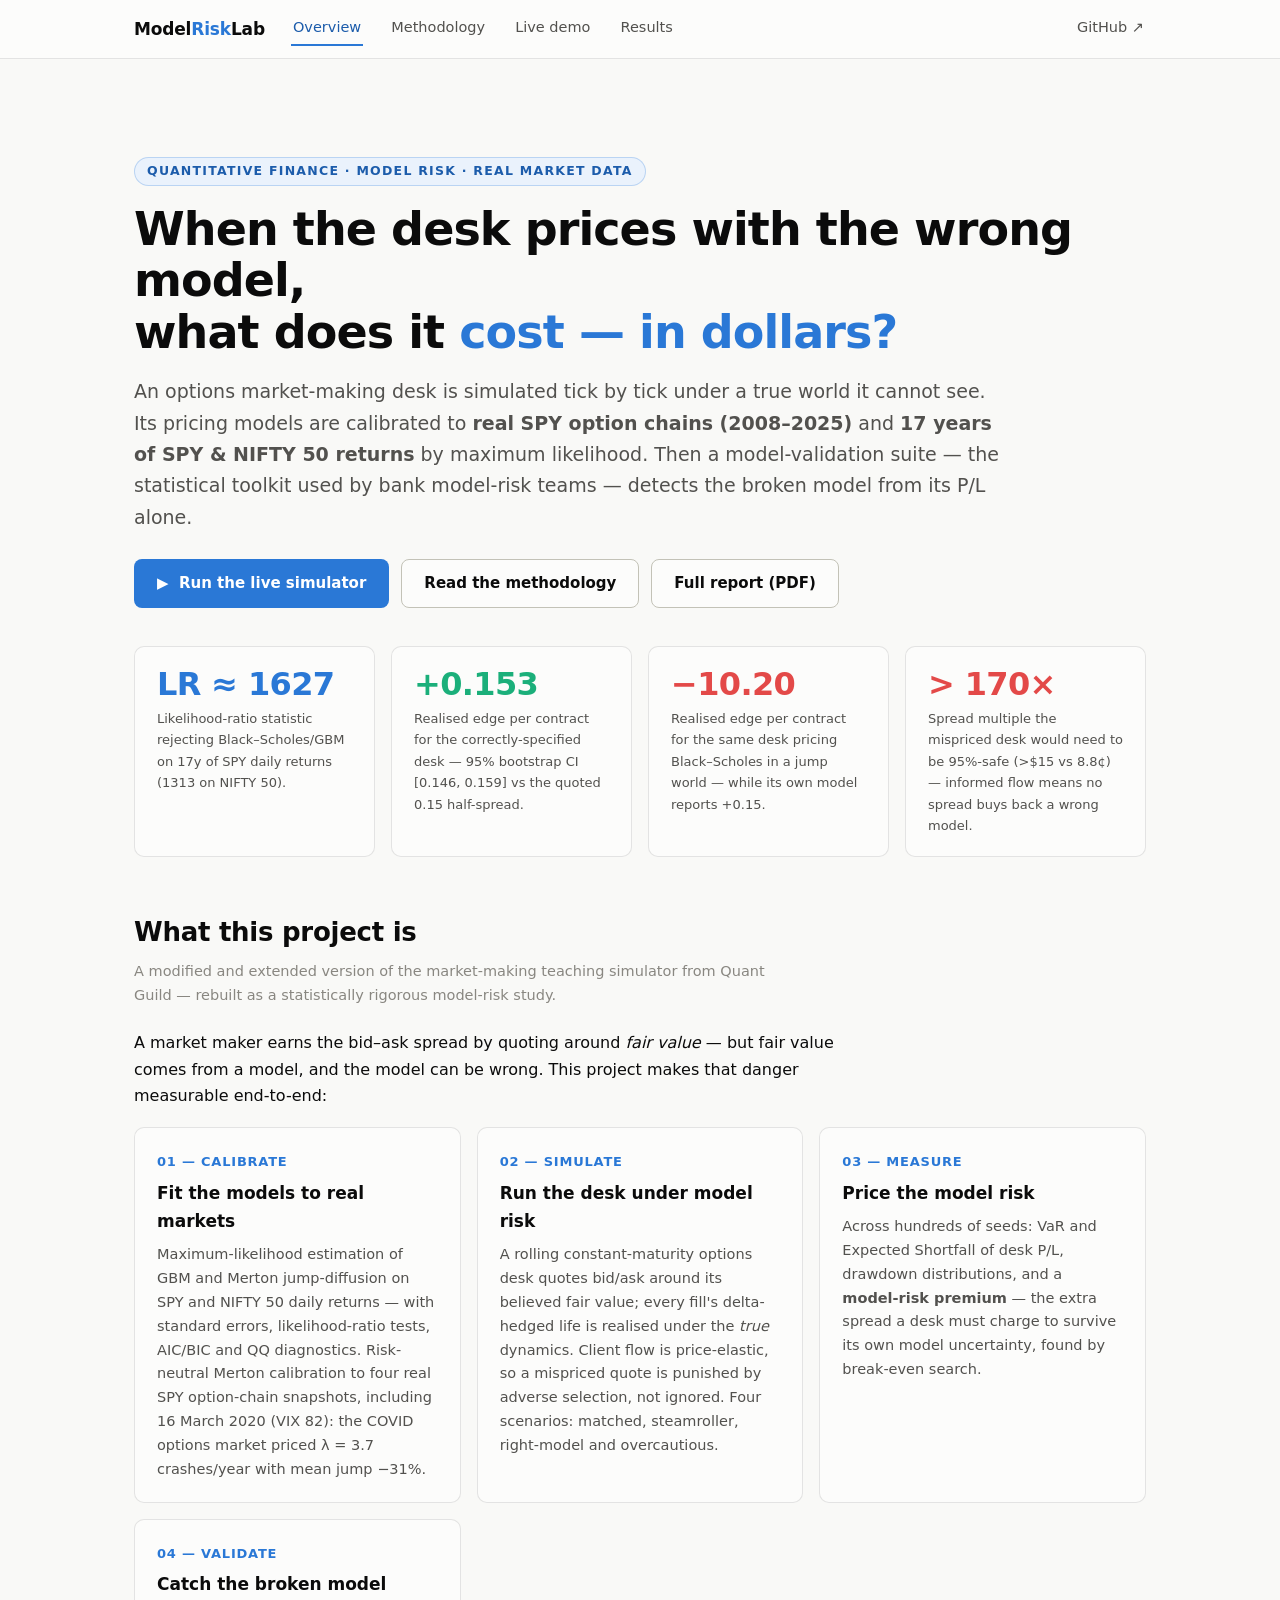
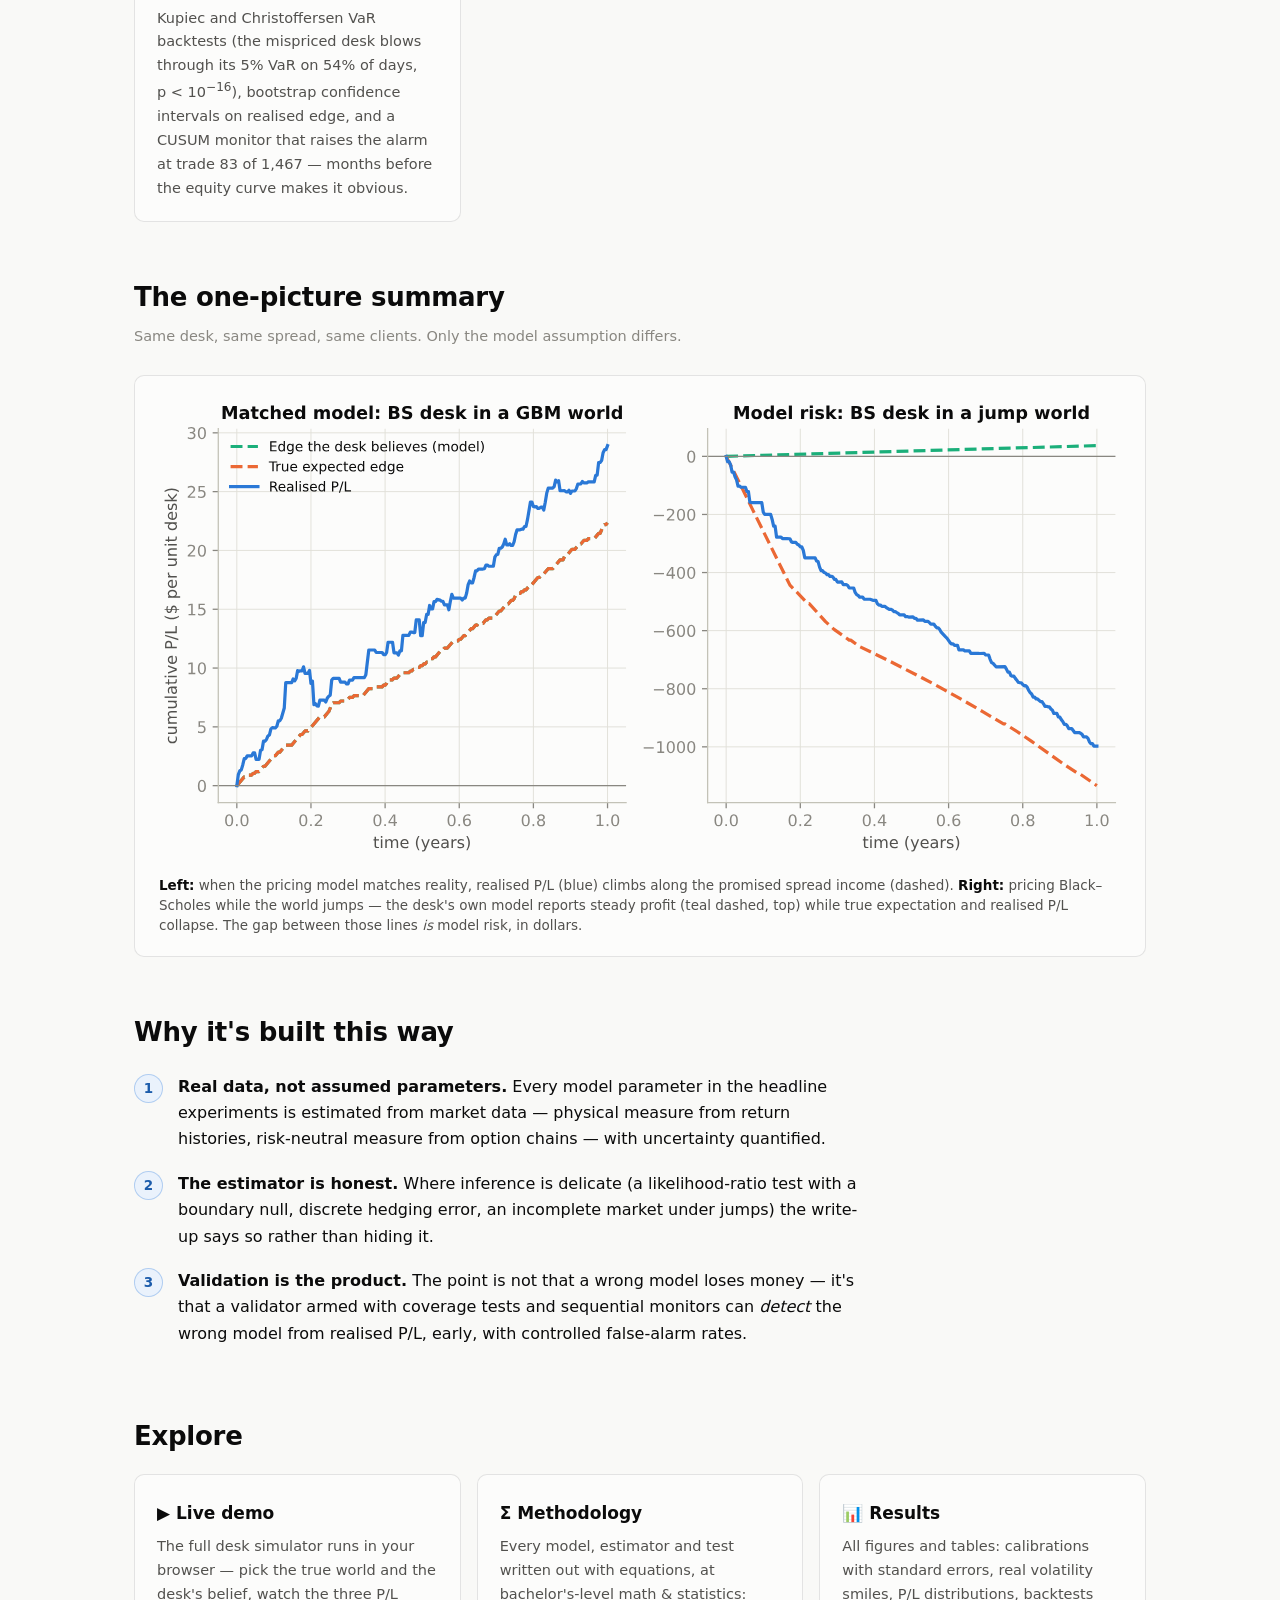
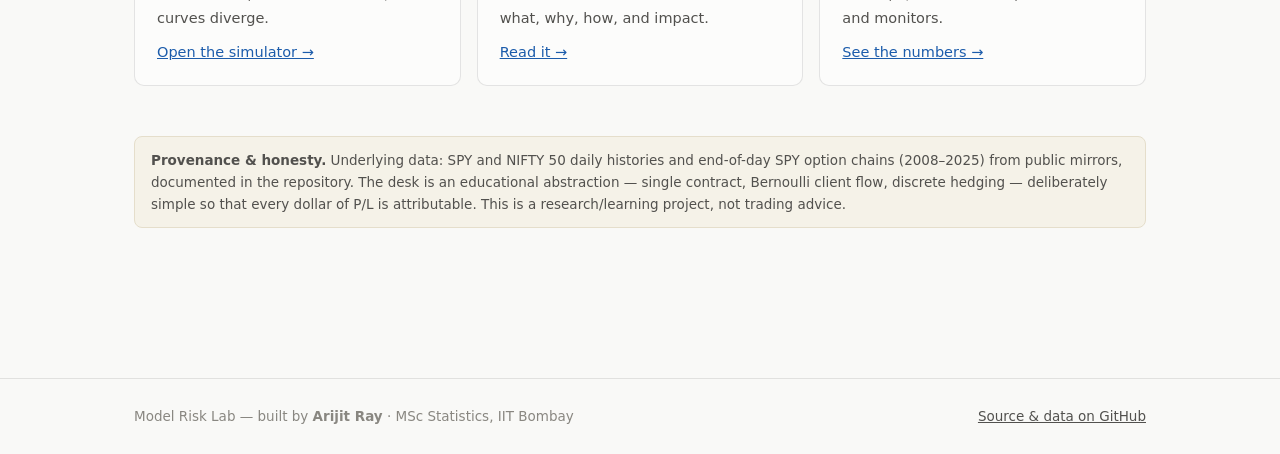
==== docs/index.html @ 684b6af6 "Model Risk Lab: options market-making under model risk, calibrated to real SPY/NIFTY data, with vali" ====
<!DOCTYPE html>
<html lang="en">
<head>
<meta charset="utf-8">
<meta name="viewport" content="width=device-width, initial-scale=1">
<title>Model Risk Lab — what a wrong model costs, in dollars</title>
<meta name="description" content="An options market-making desk simulated under model risk, calibrated to real SPY and NIFTY 50 data, with a full model-validation suite.">
<link rel="stylesheet" href="assets/style.css">
<link rel="icon" href="data:image/svg+xml,<svg xmlns='http://www.w3.org/2000/svg' viewBox='0 0 100 100'><text y='.9em' font-size='90'>&#128200;</text></svg>">
</head>
<body>

<nav><div class="nav-inner">
  <a class="brand" href="index.html">Model<span>Risk</span>Lab</a>
  <a class="link active" href="index.html">Overview</a>
  <a class="link" href="methodology.html">Methodology</a>
  <a class="link" href="demo.html">Live demo</a>
  <a class="link" href="results.html">Results</a>
  <a class="link gh" href="https://github.com/Arijitray2/model-risk-lab">GitHub &nearr;</a>
</div></nav>

<div class="wrap">

<section class="hero">
  <span class="kicker">Quantitative finance · Model risk · Real market data</span>
  <h1>When the desk prices with the wrong model,<br>what does it <span class="accent">cost — in dollars?</span></h1>
  <p class="lede">
    An options market-making desk is simulated tick by tick under a true world it
    cannot see. Its pricing models are calibrated to <b>real SPY option chains
    (2008&ndash;2025)</b> and <b>17 years of SPY &amp; NIFTY&nbsp;50 returns</b> by maximum
    likelihood. Then a model-validation suite — the statistical toolkit used by bank
    model-risk teams — detects the broken model from its P/L alone.
  </p>
  <div class="btn-row">
    <a class="btn primary" href="demo.html">&#9654;&nbsp; Run the live simulator</a>
    <a class="btn ghost" href="methodology.html">Read the methodology</a>
    <a class="btn ghost" href="report/model_risk_lab_report.pdf">Full report (PDF)</a>
  </div>
</section>

<section>
  <div class="grid c4">
    <div class="card stat">
      <div class="v blue">LR &asymp; 1627</div>
      <div class="l">Likelihood-ratio statistic rejecting Black&ndash;Scholes/GBM on 17y of SPY daily returns (1313 on NIFTY 50).</div>
    </div>
    <div class="card stat">
      <div class="v pos">+0.153</div>
      <div class="l">Realised edge per contract for the correctly-specified desk — 95% bootstrap CI [0.146,&nbsp;0.159] vs the quoted 0.15 half-spread.</div>
    </div>
    <div class="card stat">
      <div class="v neg">&minus;10.20</div>
      <div class="l">Realised edge per contract for the same desk pricing Black&ndash;Scholes in a jump world — while its own model reports +0.15.</div>
    </div>
    <div class="card stat">
      <div class="v neg">&gt; 170&times;</div>
      <div class="l">Spread multiple the mispriced desk would need to be 95%-safe (&gt;$15 vs 8.8&cent;) — informed flow means no spread buys back a wrong model.</div>
    </div>
  </div>
</section>

<section>
  <h2>What this project is</h2>
  <p class="sub">A modified and extended version of the market-making teaching simulator from Quant Guild — rebuilt as a statistically rigorous model-risk study.</p>
  <p>
    A market maker earns the bid&ndash;ask spread by quoting around <i>fair value</i> —
    but fair value comes from a model, and the model can be wrong. This project makes
    that danger measurable end-to-end:
  </p>
  <div class="grid c2" style="margin-top:18px">
    <div class="card"><span class="num">01 — CALIBRATE</span>
      <h3>Fit the models to real markets</h3>
      <p>Maximum-likelihood estimation of GBM and Merton jump-diffusion on SPY and
      NIFTY 50 daily returns — with standard errors, likelihood-ratio tests, AIC/BIC
      and QQ diagnostics. Risk-neutral Merton calibration to four real SPY option-chain
      snapshots, including 16 March 2020 (VIX 82): the COVID options market priced
      &lambda;&nbsp;=&nbsp;3.7 crashes/year with mean jump &minus;31%.</p></div>
    <div class="card"><span class="num">02 — SIMULATE</span>
      <h3>Run the desk under model risk</h3>
      <p>A rolling constant-maturity options desk quotes bid/ask around its believed
      fair value; every fill's delta-hedged life is realised under the <i>true</i>
      dynamics. Client flow is price-elastic, so a mispriced quote is punished by
      adverse selection, not ignored. Four scenarios: matched, steamroller,
      right-model and overcautious.</p></div>
    <div class="card"><span class="num">03 — MEASURE</span>
      <h3>Price the model risk</h3>
      <p>Across hundreds of seeds: VaR and Expected Shortfall of desk P/L, drawdown
      distributions, and a <b>model-risk premium</b> — the extra spread a desk must
      charge to survive its own model uncertainty, found by break-even search.</p></div>
    <div class="card"><span class="num">04 — VALIDATE</span>
      <h3>Catch the broken model</h3>
      <p>Kupiec and Christoffersen VaR backtests (the mispriced desk blows through
      its 5% VaR on 54% of days, p&nbsp;&lt;&nbsp;10<sup>&minus;16</sup>), bootstrap
      confidence intervals on realised edge, and a CUSUM monitor that raises the
      alarm at trade 83 of 1,467 — months before the equity curve makes it obvious.</p></div>
  </div>
</section>

<section>
  <h2>The one-picture summary</h2>
  <p class="sub">Same desk, same spread, same clients. Only the model assumption differs.</p>
  <figure class="fig">
    <img src="assets/figures/fig4_equity.svg" alt="Equity curves: matched model desk earns the spread; mispriced desk believes it is profitable while losing heavily">
    <figcaption><b>Left:</b> when the pricing model matches reality, realised P/L (blue)
    climbs along the promised spread income (dashed). <b>Right:</b> pricing
    Black&ndash;Scholes while the world jumps — the desk's own model reports steady
    profit (teal dashed, top) while true expectation and realised P/L collapse.
    The gap between those lines <i>is</i> model risk, in dollars.</figcaption>
  </figure>
</section>

<section>
  <h2>Why it's built this way</h2>
  <ol class="pill-steps" style="margin-top:16px">
    <li><b>Real data, not assumed parameters.</b> Every model parameter in the
      headline experiments is estimated from market data — physical measure from
      return histories, risk-neutral measure from option chains — with uncertainty
      quantified.</li>
    <li><b>The estimator is honest.</b> Where inference is delicate (a
      likelihood-ratio test with a boundary null, discrete hedging error, an
      incomplete market under jumps) the write-up says so rather than hiding it.</li>
    <li><b>Validation is the product.</b> The point is not that a wrong model loses
      money — it's that a validator armed with coverage tests and sequential
      monitors can <i>detect</i> the wrong model from realised P/L, early, with
      controlled false-alarm rates.</li>
  </ol>
</section>

<section>
  <h2>Explore</h2>
  <div class="grid c3" style="margin-top:16px">
    <div class="card"><h3>&#9654; Live demo</h3>
      <p>The full desk simulator runs in your browser — pick the true world and the
      desk's belief, watch the three P/L curves diverge.</p>
      <p style="margin-top:10px"><a href="demo.html">Open the simulator &rarr;</a></p></div>
    <div class="card"><h3>&Sigma; Methodology</h3>
      <p>Every model, estimator and test written out with equations, at
      bachelor's-level math &amp; statistics: what, why, how, and impact.</p>
      <p style="margin-top:10px"><a href="methodology.html">Read it &rarr;</a></p></div>
    <div class="card"><h3>&#128202; Results</h3>
      <p>All figures and tables: calibrations with standard errors, real volatility
      smiles, P/L distributions, backtests and monitors.</p>
      <p style="margin-top:10px"><a href="results.html">See the numbers &rarr;</a></p></div>
  </div>
</section>

<section style="margin-top:50px">
  <div class="note">
    <b>Provenance &amp; honesty.</b> Underlying data: SPY and NIFTY 50 daily histories and
    end-of-day SPY option chains (2008&ndash;2025) from public mirrors, documented in the
    repository. The desk is an educational abstraction — single contract, Bernoulli
    client flow, discrete hedging — deliberately simple so that every dollar of P/L is
    attributable. This is a research/learning project, not trading advice.
  </div>
</section>

</div>

<footer><div class="foot-inner">
  <div>Model Risk Lab — built by <b>Arijit Ray</b> · MSc Statistics, IIT Bombay</div>
  <div><a href="https://github.com/Arijitray2/model-risk-lab">Source &amp; data on GitHub</a></div>
</div></footer>

</body>
</html>
---- docs/assets/style.css ----
/* Model Risk Lab — shared styles. Palette: validated light-mode tokens. */
:root {
  --page: #f9f9f7;
  --surface: #fcfcfb;
  --ink: #0b0b0b;
  --ink2: #52514e;
  --muted: #898781;
  --grid: #e1e0d9;
  --line: #c3c2b7;
  --blue: #2a78d6;
  --blue-dark: #1c5cab;
  --blue-wash: #eaf2fc;
  --orange: #eb6834;
  --aqua: #1baf7a;
  --red: #e34948;
  --violet: #4a3aa7;
  --radius: 10px;
  --border: rgba(11, 11, 11, 0.10);
  --mono: "SFMono-Regular", ui-monospace, "Cascadia Mono", Consolas, monospace;
}

* { box-sizing: border-box; }
html { scroll-behavior: smooth; }
body {
  margin: 0;
  background: var(--page);
  color: var(--ink);
  font-family: system-ui, -apple-system, "Segoe UI", sans-serif;
  font-size: 16px;
  line-height: 1.65;
}

/* ---- nav ---- */
nav {
  position: sticky; top: 0; z-index: 50;
  background: rgba(252, 252, 251, 0.92);
  backdrop-filter: blur(8px);
  border-bottom: 1px solid var(--border);
}
.nav-inner {
  max-width: 1060px; margin: 0 auto; padding: 0 24px;
  display: flex; align-items: center; gap: 26px; height: 58px;
}
.brand { font-weight: 700; font-size: 17px; color: var(--ink); text-decoration: none; letter-spacing: -0.01em; }
.brand span { color: var(--blue); }
nav a.link { color: var(--ink2); text-decoration: none; font-size: 14.5px; padding: 4px 2px; border-bottom: 2px solid transparent; }
nav a.link:hover { color: var(--ink); }
nav a.link.active { color: var(--blue-dark); border-bottom-color: var(--blue); }
nav .gh { margin-left: auto; }

/* ---- layout ---- */
.wrap { max-width: 1060px; margin: 0 auto; padding: 34px 24px 80px; }
.hero { padding: 64px 0 30px; }
.kicker {
  display: inline-block; font-size: 12.5px; font-weight: 600; letter-spacing: 0.10em;
  text-transform: uppercase; color: var(--blue-dark);
  background: var(--blue-wash); border: 1px solid rgba(42,120,214,.25);
  padding: 3px 12px; border-radius: 999px; margin-bottom: 18px;
}
h1 { font-size: clamp(30px, 5vw, 46px); line-height: 1.12; letter-spacing: -0.02em; margin: 0 0 18px; }
h1 .accent { color: var(--blue); }
.lede { font-size: 19px; color: var(--ink2); max-width: 46em; margin: 0 0 8px; }
h2 { font-size: 26px; letter-spacing: -0.01em; margin: 54px 0 6px; }
h3 { font-size: 19px; margin: 30px 0 6px; }
.sub { color: var(--muted); font-size: 14.5px; margin: 0 0 22px; }
p { max-width: 72ch; }
a { color: var(--blue-dark); }
code { font-family: var(--mono); font-size: 0.88em; background: #f0efec; padding: 1px 5px; border-radius: 4px; }
pre { background: #14141a; color: #e8e8f0; border-radius: var(--radius); padding: 18px 20px; overflow-x: auto; font-size: 13.5px; line-height: 1.55; }
pre code { background: none; color: inherit; padding: 0; }

/* ---- cards & grids ---- */
.grid { display: grid; gap: 16px; }
.grid.c2 { grid-template-columns: repeat(auto-fit, minmax(300px, 1fr)); }
.grid.c3 { grid-template-columns: repeat(auto-fit, minmax(230px, 1fr)); }
.grid.c4 { grid-template-columns: repeat(auto-fit, minmax(180px, 1fr)); }
.card {
  background: var(--surface); border: 1px solid var(--border);
  border-radius: var(--radius); padding: 20px 22px;
}
.card h3 { margin: 4px 0 8px; font-size: 17px; }
.card p { font-size: 14.5px; color: var(--ink2); margin: 0; }
.card .num { font-size: 13px; font-weight: 700; color: var(--blue); letter-spacing: .06em; }

/* stat tiles */
.stat { text-align: left; }
.stat .v { font-size: 32px; font-weight: 700; letter-spacing: -0.02em; line-height: 1.1; }
.stat .v.pos { color: var(--aqua); }
.stat .v.neg { color: var(--red); }
.stat .v.blue { color: var(--blue); }
.stat .l { font-size: 13px; color: var(--ink2); margin-top: 6px; }

/* buttons */
.btn {
  display: inline-block; padding: 11px 22px; border-radius: 8px;
  font-weight: 600; font-size: 15px; text-decoration: none;
  border: 1px solid transparent; cursor: pointer;
}
.btn.primary { background: var(--blue); color: #fff; }
.btn.primary:hover { background: var(--blue-dark); }
.btn.ghost { border-color: var(--line); color: var(--ink); background: var(--surface); }
.btn.ghost:hover { border-color: var(--ink2); }
.btn-row { display: flex; gap: 12px; flex-wrap: wrap; margin: 26px 0 8px; }

/* figure blocks */
figure.fig { margin: 26px 0; background: var(--surface); border: 1px solid var(--border); border-radius: var(--radius); padding: 18px; }
figure.fig img { width: 100%; height: auto; display: block; }
figure.fig figcaption { font-size: 13.5px; color: var(--ink2); padding: 12px 6px 2px; line-height: 1.5; }
figure.fig figcaption b { color: var(--ink); }

/* tables */
table.data { width: 100%; border-collapse: collapse; font-size: 14px; background: var(--surface); border: 1px solid var(--border); border-radius: var(--radius); overflow: hidden; }
table.data th { text-align: left; font-size: 12.5px; text-transform: uppercase; letter-spacing: .05em; color: var(--muted); font-weight: 600; padding: 10px 14px; border-bottom: 1px solid var(--grid); background: #f5f5f2; }
table.data td { padding: 9px 14px; border-bottom: 1px solid var(--grid); font-variant-numeric: tabular-nums; }
table.data tr:last-child td { border-bottom: none; }
table.data td.good { color: #006300; font-weight: 600; }
table.data td.bad { color: var(--red); font-weight: 600; }

/* equation blocks */
.eqbox { background: var(--surface); border: 1px solid var(--border); border-left: 3px solid var(--blue); border-radius: 8px; padding: 14px 20px; margin: 18px 0; overflow-x: auto; }
.whywhat { display: grid; grid-template-columns: repeat(auto-fit, minmax(240px, 1fr)); gap: 14px; margin: 18px 0 8px; }
.whywhat .cell { background: var(--surface); border: 1px solid var(--border); border-radius: 8px; padding: 14px 16px; font-size: 14px; color: var(--ink2); }
.whywhat .cell b { display: block; color: var(--ink); font-size: 12.5px; text-transform: uppercase; letter-spacing: .07em; margin-bottom: 6px; }
.whywhat .cell.why b { color: var(--orange); }
.whywhat .cell.how b { color: var(--blue); }
.whywhat .cell.impact b { color: var(--aqua); }

/* demo controls */
.controls { display: grid; grid-template-columns: repeat(auto-fill, minmax(150px, 1fr)); gap: 12px; background: var(--surface); border: 1px solid var(--border); border-radius: var(--radius); padding: 18px; }
.controls label { font-size: 12px; color: var(--ink2); display: block; font-weight: 600; }
.controls select, .controls input { width: 100%; margin-top: 4px; padding: 7px 9px; border: 1px solid var(--line); border-radius: 6px; font-size: 14px; background: #fff; color: var(--ink); font-family: inherit; }
.preset-row { display: flex; gap: 10px; flex-wrap: wrap; margin: 16px 0; }
.chip { border: 1px solid var(--line); background: var(--surface); color: var(--ink2); border-radius: 999px; padding: 7px 16px; font-size: 13.5px; font-weight: 600; cursor: pointer; }
.chip:hover { border-color: var(--blue); color: var(--blue-dark); }
.chip.active { background: var(--blue-wash); border-color: var(--blue); color: var(--blue-dark); }
.chart-box { background: var(--surface); border: 1px solid var(--border); border-radius: var(--radius); padding: 8px; margin-top: 14px; }
.demo-stats { display: grid; grid-template-columns: repeat(auto-fit, minmax(150px, 1fr)); gap: 12px; margin-top: 14px; }

/* footer */
footer { border-top: 1px solid var(--border); margin-top: 70px; }
.foot-inner { max-width: 1060px; margin: 0 auto; padding: 26px 24px; font-size: 13.5px; color: var(--muted); display: flex; justify-content: space-between; flex-wrap: wrap; gap: 10px; }
footer a { color: var(--ink2); }

.note { font-size: 13.5px; color: var(--ink2); background: #f5f2e8; border: 1px solid #e5decb; border-radius: 8px; padding: 12px 16px; }
.pill-steps { counter-reset: step; padding-left: 0; list-style: none; max-width: 72ch; }
.pill-steps li { counter-increment: step; position: relative; padding: 4px 0 14px 44px; }
.pill-steps li::before { content: counter(step); position: absolute; left: 0; top: 4px; width: 27px; height: 27px; background: var(--blue-wash); color: var(--blue-dark); border: 1px solid rgba(42,120,214,.3); border-radius: 999px; display: flex; align-items: center; justify-content: center; font-size: 13.5px; font-weight: 700; }
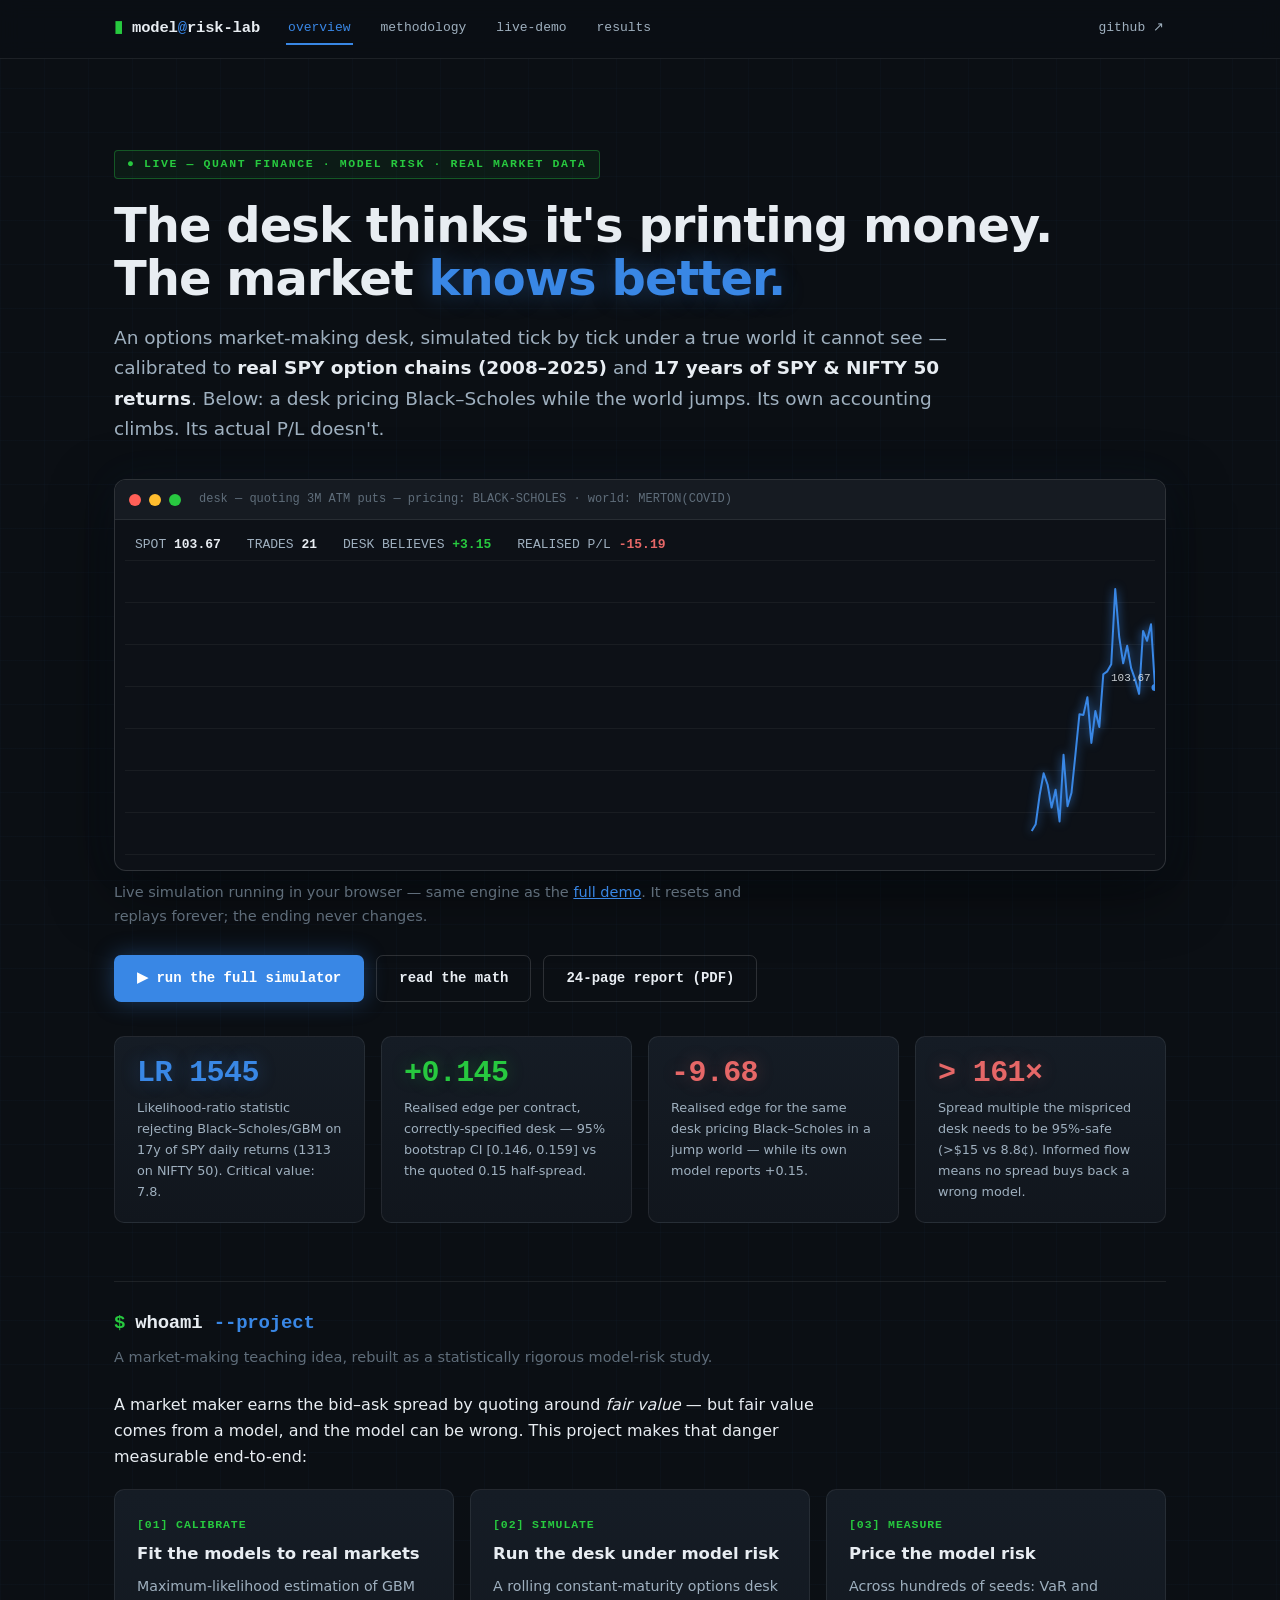
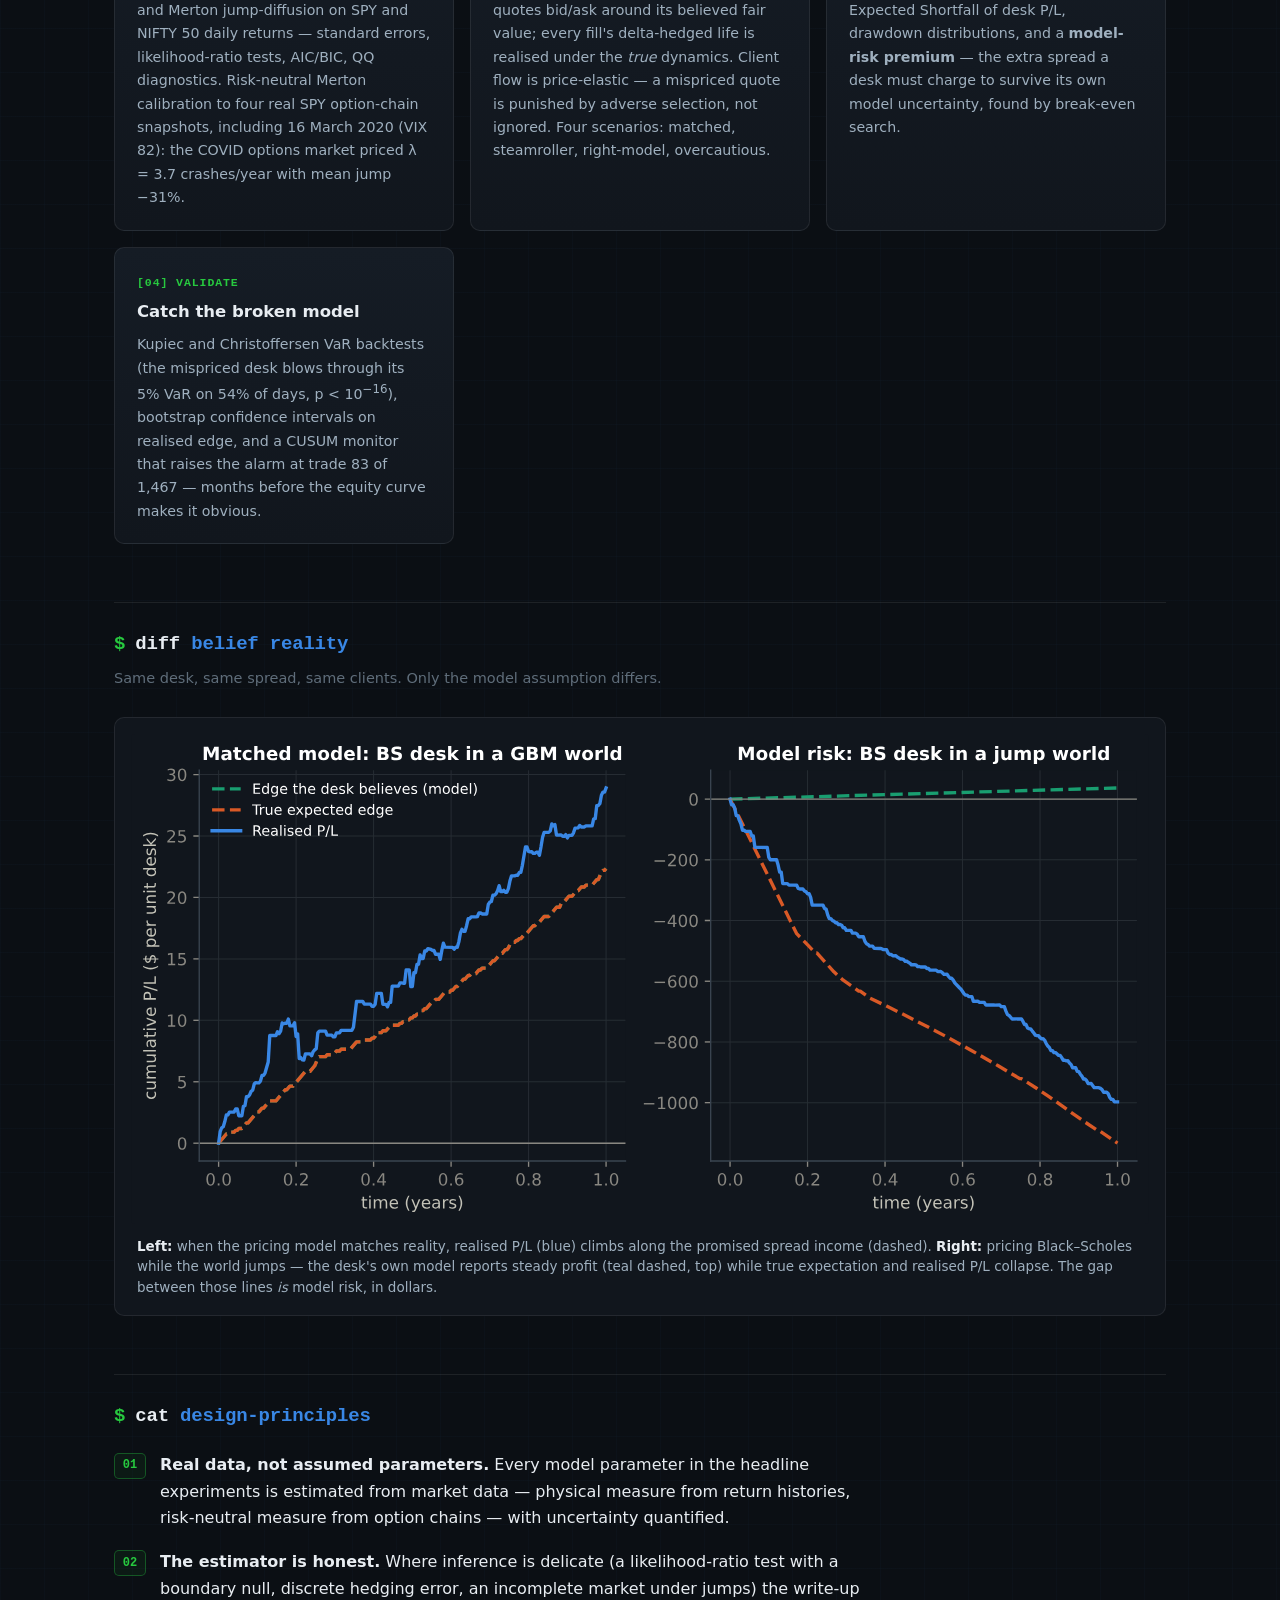
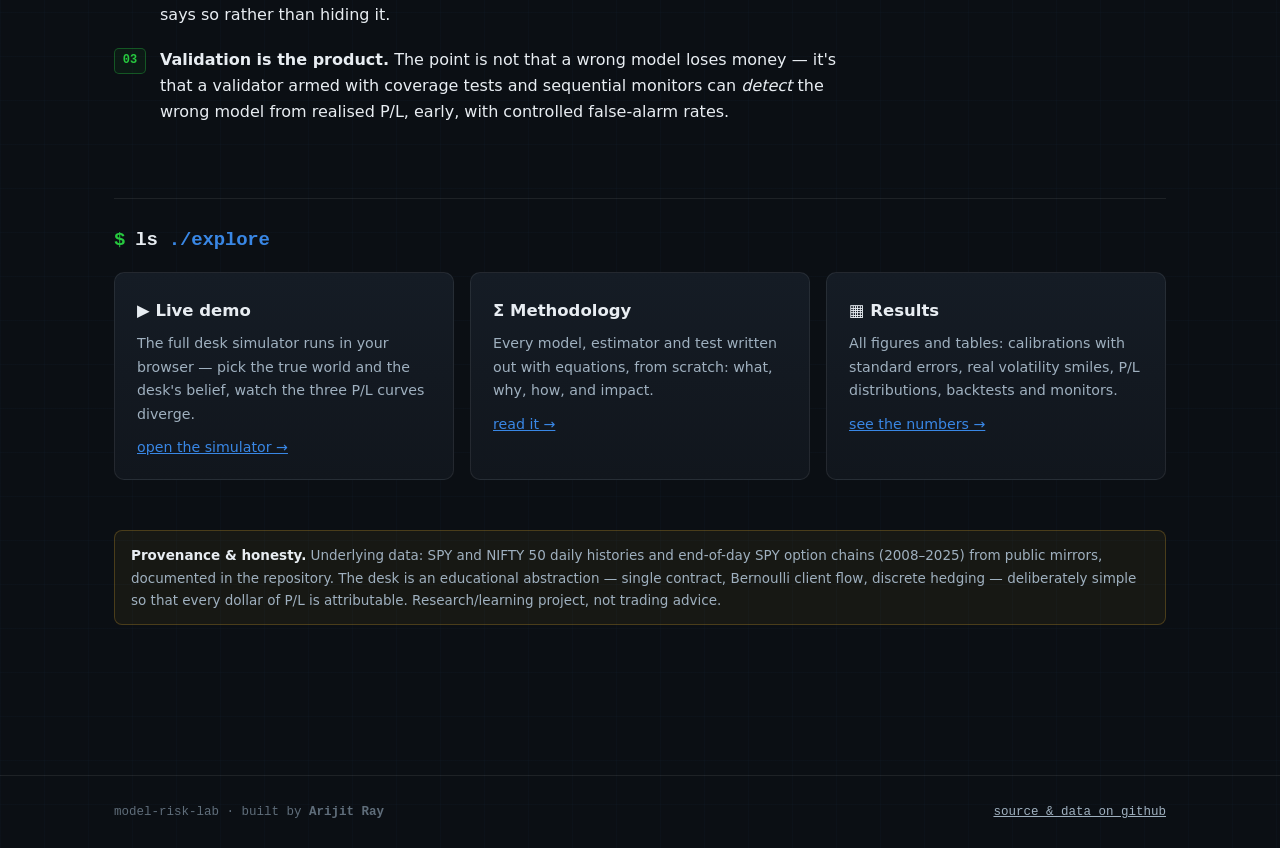
==== commit be80046a: "Redesign website: Terminal dark theme with live animated desk hero, count-up stats, dark-mode figure" ====
--- a/docs/index.html
+++ b/docs/index.html
@@ -6,111 +6,129 @@
 <title>Model Risk Lab — what a wrong model costs, in dollars</title>
 <meta name="description" content="An options market-making desk simulated under model risk, calibrated to real SPY and NIFTY 50 data, with a full model-validation suite.">
 <link rel="stylesheet" href="assets/style.css">
-<link rel="icon" href="data:image/svg+xml,<svg xmlns='http://www.w3.org/2000/svg' viewBox='0 0 100 100'><text y='.9em' font-size='90'>&#128200;</text></svg>">
+<link rel="icon" href="data:image/svg+xml,<svg xmlns='http://www.w3.org/2000/svg' viewBox='0 0 100 100'><rect width='100' height='100' rx='18' fill='%230b0f14'/><text x='18' y='72' font-size='60' fill='%2327c93f' font-family='monospace'>▮</text></svg>">
 </head>
 <body>
 
 <nav><div class="nav-inner">
-  <a class="brand" href="index.html">Model<span>Risk</span>Lab</a>
-  <a class="link active" href="index.html">Overview</a>
-  <a class="link" href="methodology.html">Methodology</a>
-  <a class="link" href="demo.html">Live demo</a>
-  <a class="link" href="results.html">Results</a>
-  <a class="link gh" href="https://github.com/Arijitray2/model-risk-lab">GitHub &nearr;</a>
+  <a class="brand" href="index.html">model<span>@</span>risk-lab</a>
+  <a class="link active" href="index.html">overview</a>
+  <a class="link" href="methodology.html">methodology</a>
+  <a class="link" href="demo.html">live-demo</a>
+  <a class="link" href="results.html">results</a>
+  <a class="link gh" href="https://github.com/Arijitray2/model-risk-lab">github ↗</a>
 </div></nav>
 
 <div class="wrap">
 
 <section class="hero">
-  <span class="kicker">Quantitative finance · Model risk · Real market data</span>
-  <h1>When the desk prices with the wrong model,<br>what does it <span class="accent">cost — in dollars?</span></h1>
+  <span class="kicker">● LIVE — quant finance · model risk · real market data</span>
+  <h1>The desk thinks it's printing money.<br>The market <span class="accent">knows better.</span></h1>
   <p class="lede">
-    An options market-making desk is simulated tick by tick under a true world it
-    cannot see. Its pricing models are calibrated to <b>real SPY option chains
-    (2008&ndash;2025)</b> and <b>17 years of SPY &amp; NIFTY&nbsp;50 returns</b> by maximum
-    likelihood. Then a model-validation suite — the statistical toolkit used by bank
-    model-risk teams — detects the broken model from its P/L alone.
+    An options market-making desk, simulated tick by tick under a true world it cannot
+    see — calibrated to <b>real SPY option chains (2008–2025)</b> and <b>17 years of
+    SPY &amp; NIFTY&nbsp;50 returns</b>. Below: a desk pricing Black–Scholes while the
+    world jumps. Its own accounting climbs. Its actual P/L doesn't.
   </p>
+
+  <div class="termwin">
+    <div class="termbar">
+      <span class="dot r"></span><span class="dot y"></span><span class="dot g"></span>
+      <span class="termtitle">desk — quoting 3M ATM puts — pricing: BLACK-SCHOLES · world: MERTON(COVID)</span>
+    </div>
+    <div class="termbody">
+      <div class="tickrow">
+        <span>SPOT <b id="tkSpot">100.00</b></span>
+        <span>TRADES <b id="tkTrades">0</b></span>
+        <span>DESK BELIEVES <b class="up" id="tkBel">+0.00</b></span>
+        <span>REALISED P/L <b id="tkReal">+0.00</b></span>
+        <span id="tkJump" style="opacity:0;color:var(--red)">▼ JUMP</span>
+      </div>
+      <canvas id="heroCanvas"></canvas>
+    </div>
+  </div>
+  <p class="sub">Live simulation running in your browser — same engine as the <a href="demo.html">full demo</a>. It resets and replays forever; the ending never changes.</p>
+
   <div class="btn-row">
-    <a class="btn primary" href="demo.html">&#9654;&nbsp; Run the live simulator</a>
-    <a class="btn ghost" href="methodology.html">Read the methodology</a>
-    <a class="btn ghost" href="report/model_risk_lab_report.pdf">Full report (PDF)</a>
-  </div>
-</section>
-
-<section>
+    <a class="btn primary" href="demo.html">▶ run the full simulator</a>
+    <a class="btn ghost" href="methodology.html">read the math</a>
+    <a class="btn ghost" href="report/model_risk_lab_report.pdf">24-page report (PDF)</a>
+  </div>
+</section>
+
+<section class="reveal">
   <div class="grid c4">
     <div class="card stat">
-      <div class="v blue">LR &asymp; 1627</div>
-      <div class="l">Likelihood-ratio statistic rejecting Black&ndash;Scholes/GBM on 17y of SPY daily returns (1313 on NIFTY 50).</div>
+      <div class="v blue"><span data-count="1627" data-dec="0" data-pre="LR ">LR 0</span></div>
+      <div class="l">Likelihood-ratio statistic rejecting Black–Scholes/GBM on 17y of SPY daily returns (1313 on NIFTY 50). Critical value: 7.8.</div>
     </div>
     <div class="card stat">
-      <div class="v pos">+0.153</div>
-      <div class="l">Realised edge per contract for the correctly-specified desk — 95% bootstrap CI [0.146,&nbsp;0.159] vs the quoted 0.15 half-spread.</div>
+      <div class="v pos"><span data-count="0.153" data-dec="3" data-pre="+">+0.000</span></div>
+      <div class="l">Realised edge per contract, correctly-specified desk — 95% bootstrap CI [0.146, 0.159] vs the quoted 0.15 half-spread.</div>
     </div>
     <div class="card stat">
-      <div class="v neg">&minus;10.20</div>
-      <div class="l">Realised edge per contract for the same desk pricing Black&ndash;Scholes in a jump world — while its own model reports +0.15.</div>
+      <div class="v neg"><span data-count="-10.20" data-dec="2">0.00</span></div>
+      <div class="l">Realised edge for the same desk pricing Black–Scholes in a jump world — while its own model reports +0.15.</div>
     </div>
     <div class="card stat">
-      <div class="v neg">&gt; 170&times;</div>
-      <div class="l">Spread multiple the mispriced desk would need to be 95%-safe (&gt;$15 vs 8.8&cent;) — informed flow means no spread buys back a wrong model.</div>
-    </div>
-  </div>
-</section>
-
-<section>
-  <h2>What this project is</h2>
-  <p class="sub">A modified and extended version of the market-making teaching simulator from Quant Guild — rebuilt as a statistically rigorous model-risk study.</p>
+      <div class="v neg"><span data-count="170" data-dec="0" data-pre="&gt; " data-post="×">&gt; 0×</span></div>
+      <div class="l">Spread multiple the mispriced desk needs to be 95%-safe (&gt;$15 vs 8.8¢). Informed flow means no spread buys back a wrong model.</div>
+    </div>
+  </div>
+</section>
+
+<section class="reveal">
+  <h2 class="term"><span class="prompt">$</span>whoami <span class="flag">--project</span></h2>
+  <p class="sub">A market-making teaching idea, rebuilt as a statistically rigorous model-risk study.</p>
   <p>
-    A market maker earns the bid&ndash;ask spread by quoting around <i>fair value</i> —
+    A market maker earns the bid–ask spread by quoting around <i>fair value</i> —
     but fair value comes from a model, and the model can be wrong. This project makes
     that danger measurable end-to-end:
   </p>
   <div class="grid c2" style="margin-top:18px">
-    <div class="card"><span class="num">01 — CALIBRATE</span>
+    <div class="card"><span class="num">[01] CALIBRATE</span>
       <h3>Fit the models to real markets</h3>
       <p>Maximum-likelihood estimation of GBM and Merton jump-diffusion on SPY and
-      NIFTY 50 daily returns — with standard errors, likelihood-ratio tests, AIC/BIC
-      and QQ diagnostics. Risk-neutral Merton calibration to four real SPY option-chain
+      NIFTY 50 daily returns — standard errors, likelihood-ratio tests, AIC/BIC,
+      QQ diagnostics. Risk-neutral Merton calibration to four real SPY option-chain
       snapshots, including 16 March 2020 (VIX 82): the COVID options market priced
-      &lambda;&nbsp;=&nbsp;3.7 crashes/year with mean jump &minus;31%.</p></div>
-    <div class="card"><span class="num">02 — SIMULATE</span>
+      λ = 3.7 crashes/year with mean jump −31%.</p></div>
+    <div class="card"><span class="num">[02] SIMULATE</span>
       <h3>Run the desk under model risk</h3>
       <p>A rolling constant-maturity options desk quotes bid/ask around its believed
       fair value; every fill's delta-hedged life is realised under the <i>true</i>
-      dynamics. Client flow is price-elastic, so a mispriced quote is punished by
+      dynamics. Client flow is price-elastic — a mispriced quote is punished by
       adverse selection, not ignored. Four scenarios: matched, steamroller,
-      right-model and overcautious.</p></div>
-    <div class="card"><span class="num">03 — MEASURE</span>
+      right-model, overcautious.</p></div>
+    <div class="card"><span class="num">[03] MEASURE</span>
       <h3>Price the model risk</h3>
       <p>Across hundreds of seeds: VaR and Expected Shortfall of desk P/L, drawdown
       distributions, and a <b>model-risk premium</b> — the extra spread a desk must
       charge to survive its own model uncertainty, found by break-even search.</p></div>
-    <div class="card"><span class="num">04 — VALIDATE</span>
+    <div class="card"><span class="num">[04] VALIDATE</span>
       <h3>Catch the broken model</h3>
       <p>Kupiec and Christoffersen VaR backtests (the mispriced desk blows through
-      its 5% VaR on 54% of days, p&nbsp;&lt;&nbsp;10<sup>&minus;16</sup>), bootstrap
-      confidence intervals on realised edge, and a CUSUM monitor that raises the
-      alarm at trade 83 of 1,467 — months before the equity curve makes it obvious.</p></div>
-  </div>
-</section>
-
-<section>
-  <h2>The one-picture summary</h2>
+      its 5% VaR on 54% of days, p &lt; 10<sup>−16</sup>), bootstrap confidence
+      intervals on realised edge, and a CUSUM monitor that raises the alarm at
+      trade 83 of 1,467 — months before the equity curve makes it obvious.</p></div>
+  </div>
+</section>
+
+<section class="reveal">
+  <h2 class="term"><span class="prompt">$</span>diff <span class="flag">belief reality</span></h2>
   <p class="sub">Same desk, same spread, same clients. Only the model assumption differs.</p>
   <figure class="fig">
     <img src="assets/figures/fig4_equity.svg" alt="Equity curves: matched model desk earns the spread; mispriced desk believes it is profitable while losing heavily">
     <figcaption><b>Left:</b> when the pricing model matches reality, realised P/L (blue)
     climbs along the promised spread income (dashed). <b>Right:</b> pricing
-    Black&ndash;Scholes while the world jumps — the desk's own model reports steady
-    profit (teal dashed, top) while true expectation and realised P/L collapse.
+    Black–Scholes while the world jumps — the desk's own model reports steady profit
+    (teal dashed, top) while true expectation and realised P/L collapse.
     The gap between those lines <i>is</i> model risk, in dollars.</figcaption>
   </figure>
 </section>
 
-<section>
-  <h2>Why it's built this way</h2>
+<section class="reveal">
+  <h2 class="term"><span class="prompt">$</span>cat <span class="flag">design-principles</span></h2>
   <ol class="pill-steps" style="margin-top:16px">
     <li><b>Real data, not assumed parameters.</b> Every model parameter in the
       headline experiments is estimated from market data — physical measure from
@@ -126,40 +144,165 @@
   </ol>
 </section>
 
-<section>
-  <h2>Explore</h2>
+<section class="reveal">
+  <h2 class="term"><span class="prompt">$</span>ls <span class="flag">./explore</span></h2>
   <div class="grid c3" style="margin-top:16px">
-    <div class="card"><h3>&#9654; Live demo</h3>
+    <div class="card"><h3>▶ Live demo</h3>
       <p>The full desk simulator runs in your browser — pick the true world and the
       desk's belief, watch the three P/L curves diverge.</p>
-      <p style="margin-top:10px"><a href="demo.html">Open the simulator &rarr;</a></p></div>
-    <div class="card"><h3>&Sigma; Methodology</h3>
-      <p>Every model, estimator and test written out with equations, at
-      bachelor's-level math &amp; statistics: what, why, how, and impact.</p>
-      <p style="margin-top:10px"><a href="methodology.html">Read it &rarr;</a></p></div>
-    <div class="card"><h3>&#128202; Results</h3>
+      <p style="margin-top:10px"><a href="demo.html">open the simulator →</a></p></div>
+    <div class="card"><h3>Σ Methodology</h3>
+      <p>Every model, estimator and test written out with equations, from scratch:
+      what, why, how, and impact.</p>
+      <p style="margin-top:10px"><a href="methodology.html">read it →</a></p></div>
+    <div class="card"><h3>▦ Results</h3>
       <p>All figures and tables: calibrations with standard errors, real volatility
       smiles, P/L distributions, backtests and monitors.</p>
-      <p style="margin-top:10px"><a href="results.html">See the numbers &rarr;</a></p></div>
-  </div>
-</section>
-
-<section style="margin-top:50px">
+      <p style="margin-top:10px"><a href="results.html">see the numbers →</a></p></div>
+  </div>
+</section>
+
+<section class="reveal" style="margin-top:50px">
   <div class="note">
     <b>Provenance &amp; honesty.</b> Underlying data: SPY and NIFTY 50 daily histories and
-    end-of-day SPY option chains (2008&ndash;2025) from public mirrors, documented in the
+    end-of-day SPY option chains (2008–2025) from public mirrors, documented in the
     repository. The desk is an educational abstraction — single contract, Bernoulli
     client flow, discrete hedging — deliberately simple so that every dollar of P/L is
-    attributable. This is a research/learning project, not trading advice.
+    attributable. Research/learning project, not trading advice.
   </div>
 </section>
 
 </div>
 
 <footer><div class="foot-inner">
-  <div>Model Risk Lab — built by <b>Arijit Ray</b> · MSc Statistics, IIT Bombay</div>
-  <div><a href="https://github.com/Arijitray2/model-risk-lab">Source &amp; data on GitHub</a></div>
+  <div>model-risk-lab · built by <b>Arijit Ray</b></div>
+  <div><a href="https://github.com/Arijitray2/model-risk-lab">source &amp; data on github</a></div>
 </div></footer>
+
+<script>
+"use strict";
+/* ============ hero: live mispriced desk ============ */
+(function(){
+  const cv = document.getElementById("heroCanvas");
+  const ctx = cv.getContext("2d");
+  let W, H, dpr;
+  function size(){
+    dpr = window.devicePixelRatio || 1;
+    W = cv.clientWidth; H = cv.clientHeight;
+    cv.width = W * dpr; cv.height = H * dpr;
+    ctx.setTransform(dpr, 0, 0, dpr, 0, 0);
+  }
+  size(); addEventListener("resize", size);
+
+  // Merton world (COVID-flavoured), one tick per frame-ish
+  const SIG = 0.116, LAM = 3.68, MUJ = -0.22, SIGJ = 0.12, DT = 1/250;
+  const N = 260;                       // visible ticks
+  let S, path, bel, real, trades, jumpFlash, t;
+  function reset(){
+    S = 100; path = [S]; bel = 0; real = 0; trades = 0; jumpFlash = 0; t = 0;
+  }
+  reset();
+  function nrm(){ let u=0,v=0; while(!u)u=Math.random(); while(!v)v=Math.random();
+    return Math.sqrt(-2*Math.log(u))*Math.cos(2*Math.PI*v); }
+
+  const fmt = (x)=> (x>=0?"+":"") + x.toFixed(2);
+  const elS = document.getElementById("tkSpot"), elT = document.getElementById("tkTrades"),
+        elB = document.getElementById("tkBel"), elR = document.getElementById("tkReal"),
+        elJ = document.getElementById("tkJump");
+
+  let frame = 0;
+  function step(){
+    // world tick
+    let jumped = false;
+    let x = (0.06 - SIG*SIG/2)*DT + SIG*Math.sqrt(DT)*nrm();
+    if (Math.random() < LAM*DT){ x += MUJ + SIGJ*nrm(); jumped = true; }
+    S *= Math.exp(x);
+    path.push(S); if (path.length > N) path.shift();
+
+    // desk economics (stylised): fills arrive, desk believes +0.15 each,
+    // reality bleeds the mispricing and takes jump hits.
+    const fills = (Math.random() < 0.75) ? 1 : 0;
+    trades += fills;
+    bel += 0.15 * fills;
+    real += fills * (0.15 - 0.9 + 0.35*nrm());
+    if (jumped){ real -= 18 + 10*Math.random(); jumpFlash = 14; }
+
+    elS.textContent = S.toFixed(2);
+    elT.textContent = trades;
+    elB.textContent = fmt(bel);
+    elR.textContent = fmt(real);
+    elR.className = real >= 0 ? "up" : "dn";
+    elJ.style.opacity = jumpFlash > 0 ? 1 : 0;
+
+    t++;
+    if (t > 900) reset();              // loop the story
+  }
+
+  function draw(){
+    ctx.clearRect(0, 0, W, H);
+    // grid
+    ctx.strokeStyle = "rgba(255,255,255,0.05)"; ctx.lineWidth = 1;
+    for (let gy = 0.5; gy < H; gy += 42){ ctx.beginPath(); ctx.moveTo(0, gy); ctx.lineTo(W, gy); ctx.stroke(); }
+    // scale
+    const lo = Math.min(...path), hi = Math.max(...path), pad = (hi-lo)*0.12 + 1e-9;
+    const y = (v)=> H - ((v - lo + pad) / (hi - lo + 2*pad)) * H;
+    const x = (i)=> (i / (N-1)) * W;
+    // jump flash wash
+    if (jumpFlash > 0){
+      ctx.fillStyle = `rgba(230,103,103,${0.05 + 0.02*jumpFlash})`;
+      ctx.fillRect(0, 0, W, H); jumpFlash--;
+    }
+    // path glow
+    ctx.lineWidth = 2; ctx.lineJoin = "round";
+    ctx.shadowColor = "rgba(57,135,229,0.8)"; ctx.shadowBlur = 10;
+    ctx.strokeStyle = "#3987e5";
+    ctx.beginPath();
+    const off = N - path.length;
+    path.forEach((v,i)=>{ const px = x(off+i), py = y(v); i ? ctx.lineTo(px,py) : ctx.moveTo(px,py); });
+    ctx.stroke();
+    ctx.shadowBlur = 0;
+    // last-price marker + label
+    const lpx = x(off + path.length - 1), lpy = y(path[path.length-1]);
+    ctx.fillStyle = "#3987e5"; ctx.beginPath(); ctx.arc(lpx, lpy, 3.5, 0, 7); ctx.fill();
+    ctx.font = "11px ui-monospace, monospace"; ctx.fillStyle = "rgba(232,237,242,.85)";
+    ctx.fillText(path[path.length-1].toFixed(2), Math.min(lpx + 8, W - 44), lpy - 6);
+  }
+
+  function loop(){
+    frame++;
+    if (frame % 2 === 0) step();       // ~30 ticks/sec
+    draw();
+    requestAnimationFrame(loop);
+  }
+  if (matchMedia("(prefers-reduced-motion: reduce)").matches){
+    for (let i = 0; i < N; i++) step(); draw();
+  } else loop();
+})();
+
+/* ============ count-up stats + reveal on scroll ============ */
+(function(){
+  const io = new IntersectionObserver((entries)=>{
+    entries.forEach(e=>{
+      if (!e.isIntersecting) return;
+      e.target.classList.add("in");
+      e.target.querySelectorAll("[data-count]").forEach(el=>{
+        if (el.dataset.done) return; el.dataset.done = 1;
+        const target = parseFloat(el.dataset.count), dec = +el.dataset.dec;
+        const pre = el.dataset.pre || "", post = el.dataset.post || "";
+        const t0 = performance.now(), DUR = 1400;
+        (function tick(now){
+          const p = Math.min((now - t0)/DUR, 1), ease = 1 - Math.pow(1-p, 3);
+          const v = target * ease;
+          el.textContent = pre + (target>0 && pre==="+" ? "" : "") + v.toFixed(dec) + post;
+          if (p < 1) requestAnimationFrame(tick);
+        })(t0);
+      });
+      io.unobserve(e.target);
+    });
+  }, { threshold: 0.25 });
+  document.querySelectorAll(".reveal").forEach(s=>io.observe(s));
+})();
+</script>
 
 </body>
 </html>
--- a/docs/assets/style.css
+++ b/docs/assets/style.css
@@ -1,147 +1,295 @@
-/* Model Risk Lab — shared styles. Palette: validated light-mode tokens. */
+/* Model Risk Lab — "The Terminal" dark trading-desk theme.
+   Chart palette = validated dark-mode slots (blue/orange/aqua/red). */
 :root {
-  --page: #f9f9f7;
-  --surface: #fcfcfb;
-  --ink: #0b0b0b;
-  --ink2: #52514e;
-  --muted: #898781;
-  --grid: #e1e0d9;
-  --line: #c3c2b7;
-  --blue: #2a78d6;
-  --blue-dark: #1c5cab;
-  --blue-wash: #eaf2fc;
-  --orange: #eb6834;
-  --aqua: #1baf7a;
-  --red: #e34948;
-  --violet: #4a3aa7;
+  --bg: #0b0f14;
+  --bg2: #0e131a;
+  --surface: #11161d;
+  --surface2: #151c25;
+  --border: rgba(255, 255, 255, 0.08);
+  --border2: rgba(255, 255, 255, 0.14);
+  --ink: #e8edf2;
+  --ink2: #9fb0bf;
+  --muted: #5f6d7a;
+  --grid: #1c232c;
+  --blue: #3987e5;
+  --blue-glow: rgba(57, 135, 229, 0.35);
+  --green: #27c93f;
+  --pos: #0ca30c;
+  --red: #e66767;
+  --orange: #d95926;
+  --aqua: #199e70;
+  --amber: #ffbd2e;
   --radius: 10px;
-  --border: rgba(11, 11, 11, 0.10);
-  --mono: "SFMono-Regular", ui-monospace, "Cascadia Mono", Consolas, monospace;
+  --mono: ui-monospace, "SFMono-Regular", "Cascadia Mono", Menlo, Consolas, monospace;
+  --sans: system-ui, -apple-system, "Segoe UI", sans-serif;
 }
 
 * { box-sizing: border-box; }
 html { scroll-behavior: smooth; }
 body {
   margin: 0;
-  background: var(--page);
+  background:
+    linear-gradient(rgba(57,135,229,0.025) 1px, transparent 1px),
+    linear-gradient(90deg, rgba(57,135,229,0.025) 1px, transparent 1px),
+    var(--bg);
+  background-size: 44px 44px, 44px 44px, auto;
   color: var(--ink);
-  font-family: system-ui, -apple-system, "Segoe UI", sans-serif;
+  font-family: var(--sans);
   font-size: 16px;
   line-height: 1.65;
 }
+::selection { background: rgba(57,135,229,.35); }
 
 /* ---- nav ---- */
 nav {
   position: sticky; top: 0; z-index: 50;
-  background: rgba(252, 252, 251, 0.92);
-  backdrop-filter: blur(8px);
+  background: rgba(11, 15, 20, 0.85);
+  backdrop-filter: blur(10px);
   border-bottom: 1px solid var(--border);
 }
 .nav-inner {
-  max-width: 1060px; margin: 0 auto; padding: 0 24px;
+  max-width: 1100px; margin: 0 auto; padding: 0 24px;
   display: flex; align-items: center; gap: 26px; height: 58px;
 }
-.brand { font-weight: 700; font-size: 17px; color: var(--ink); text-decoration: none; letter-spacing: -0.01em; }
+.brand {
+  font-family: var(--mono); font-weight: 700; font-size: 15.5px;
+  color: var(--ink); text-decoration: none; letter-spacing: -0.01em;
+}
+.brand::before { content: "▮ "; color: var(--green); animation: blink 1.4s steps(1) infinite; }
+@keyframes blink { 50% { opacity: 0; } }
 .brand span { color: var(--blue); }
-nav a.link { color: var(--ink2); text-decoration: none; font-size: 14.5px; padding: 4px 2px; border-bottom: 2px solid transparent; }
+nav a.link {
+  font-family: var(--mono); color: var(--ink2); text-decoration: none;
+  font-size: 13px; padding: 4px 2px; border-bottom: 2px solid transparent;
+}
 nav a.link:hover { color: var(--ink); }
-nav a.link.active { color: var(--blue-dark); border-bottom-color: var(--blue); }
+nav a.link.active { color: var(--blue); border-bottom-color: var(--blue); }
 nav .gh { margin-left: auto; }
 
 /* ---- layout ---- */
-.wrap { max-width: 1060px; margin: 0 auto; padding: 34px 24px 80px; }
-.hero { padding: 64px 0 30px; }
+.wrap { max-width: 1100px; margin: 0 auto; padding: 34px 24px 80px; }
+.hero { padding: 56px 0 26px; }
 .kicker {
-  display: inline-block; font-size: 12.5px; font-weight: 600; letter-spacing: 0.10em;
-  text-transform: uppercase; color: var(--blue-dark);
-  background: var(--blue-wash); border: 1px solid rgba(42,120,214,.25);
-  padding: 3px 12px; border-radius: 999px; margin-bottom: 18px;
-}
-h1 { font-size: clamp(30px, 5vw, 46px); line-height: 1.12; letter-spacing: -0.02em; margin: 0 0 18px; }
-h1 .accent { color: var(--blue); }
-.lede { font-size: 19px; color: var(--ink2); max-width: 46em; margin: 0 0 8px; }
-h2 { font-size: 26px; letter-spacing: -0.01em; margin: 54px 0 6px; }
-h3 { font-size: 19px; margin: 30px 0 6px; }
-.sub { color: var(--muted); font-size: 14.5px; margin: 0 0 22px; }
-p { max-width: 72ch; }
-a { color: var(--blue-dark); }
-code { font-family: var(--mono); font-size: 0.88em; background: #f0efec; padding: 1px 5px; border-radius: 4px; }
-pre { background: #14141a; color: #e8e8f0; border-radius: var(--radius); padding: 18px 20px; overflow-x: auto; font-size: 13.5px; line-height: 1.55; }
-pre code { background: none; color: inherit; padding: 0; }
+  display: inline-block; font-family: var(--mono); font-size: 11.5px;
+  font-weight: 600; letter-spacing: 0.14em; text-transform: uppercase;
+  color: var(--green);
+  border: 1px solid rgba(39, 201, 63, 0.35); background: rgba(39, 201, 63, 0.07);
+  padding: 4px 12px; border-radius: 4px; margin-bottom: 20px;
+}
+h1 {
+  font-size: clamp(30px, 5vw, 48px); line-height: 1.10;
+  letter-spacing: -0.02em; margin: 0 0 18px; font-weight: 750;
+}
+h1 .accent { color: var(--blue); text-shadow: 0 0 24px var(--blue-glow); }
+.lede { font-size: 18.5px; color: var(--ink2); max-width: 46em; margin: 0 0 8px; }
+.lede b { color: var(--ink); }
+
+/* terminal-style section headers */
+h2 { font-size: 25px; letter-spacing: -0.01em; margin: 58px 0 6px; }
+h2.term {
+  font-family: var(--mono); font-size: 19px; font-weight: 600;
+  color: var(--ink);
+  border-top: 1px solid var(--border); padding-top: 26px;
+}
+h2.term .prompt { color: var(--green); margin-right: 10px; }
+h2.term .flag { color: var(--blue); }
+h3 { font-size: 18.5px; margin: 30px 0 6px; }
+.sub { color: var(--muted); font-size: 14.5px; margin: 2px 0 22px; }
+p { max-width: 74ch; }
+a { color: var(--blue); }
+code {
+  font-family: var(--mono); font-size: 0.87em;
+  background: var(--surface2); border: 1px solid var(--border);
+  padding: 1px 6px; border-radius: 4px; color: var(--ink);
+}
+pre {
+  background: #0a0d11; border: 1px solid var(--border);
+  border-radius: var(--radius); padding: 18px 20px; overflow-x: auto;
+  font-size: 13.5px; line-height: 1.55; color: #dfe7ee;
+}
+pre code { background: none; border: none; padding: 0; }
 
 /* ---- cards & grids ---- */
 .grid { display: grid; gap: 16px; }
 .grid.c2 { grid-template-columns: repeat(auto-fit, minmax(300px, 1fr)); }
 .grid.c3 { grid-template-columns: repeat(auto-fit, minmax(230px, 1fr)); }
-.grid.c4 { grid-template-columns: repeat(auto-fit, minmax(180px, 1fr)); }
+.grid.c4 { grid-template-columns: repeat(auto-fit, minmax(190px, 1fr)); }
 .card {
-  background: var(--surface); border: 1px solid var(--border);
+  background: linear-gradient(180deg, var(--surface2), var(--surface));
+  border: 1px solid var(--border);
   border-radius: var(--radius); padding: 20px 22px;
-}
-.card h3 { margin: 4px 0 8px; font-size: 17px; }
-.card p { font-size: 14.5px; color: var(--ink2); margin: 0; }
-.card .num { font-size: 13px; font-weight: 700; color: var(--blue); letter-spacing: .06em; }
+  transition: transform .18s ease, border-color .18s ease, box-shadow .18s ease;
+}
+.card:hover {
+  transform: translateY(-2px); border-color: var(--border2);
+  box-shadow: 0 8px 30px rgba(0,0,0,.35);
+}
+.card h3 { margin: 4px 0 8px; font-size: 16.5px; }
+.card p { font-size: 14.2px; color: var(--ink2); margin: 0; }
+.card .num {
+  font-family: var(--mono); font-size: 11.5px; font-weight: 700;
+  color: var(--green); letter-spacing: .08em;
+}
 
 /* stat tiles */
-.stat { text-align: left; }
-.stat .v { font-size: 32px; font-weight: 700; letter-spacing: -0.02em; line-height: 1.1; }
-.stat .v.pos { color: var(--aqua); }
-.stat .v.neg { color: var(--red); }
-.stat .v.blue { color: var(--blue); }
-.stat .l { font-size: 13px; color: var(--ink2); margin-top: 6px; }
+.stat .v {
+  font-family: var(--mono); font-size: 30px; font-weight: 700;
+  letter-spacing: -0.02em; line-height: 1.1; font-variant-numeric: tabular-nums;
+}
+.stat .v.pos { color: var(--green); text-shadow: 0 0 18px rgba(39,201,63,.25); }
+.stat .v.neg { color: var(--red); text-shadow: 0 0 18px rgba(230,103,103,.25); }
+.stat .v.blue { color: var(--blue); text-shadow: 0 0 18px var(--blue-glow); }
+.stat .l { font-size: 12.8px; color: var(--ink2); margin-top: 7px; }
 
 /* buttons */
 .btn {
-  display: inline-block; padding: 11px 22px; border-radius: 8px;
-  font-weight: 600; font-size: 15px; text-decoration: none;
-  border: 1px solid transparent; cursor: pointer;
-}
-.btn.primary { background: var(--blue); color: #fff; }
-.btn.primary:hover { background: var(--blue-dark); }
-.btn.ghost { border-color: var(--line); color: var(--ink); background: var(--surface); }
-.btn.ghost:hover { border-color: var(--ink2); }
+  display: inline-block; padding: 11px 22px; border-radius: 7px;
+  font-family: var(--mono); font-weight: 600; font-size: 14px;
+  text-decoration: none; border: 1px solid transparent; cursor: pointer;
+  transition: all .15s ease;
+}
+.btn.primary { background: var(--blue); color: #fff; box-shadow: 0 0 22px var(--blue-glow); }
+.btn.primary:hover { background: #4d95ec; box-shadow: 0 0 34px var(--blue-glow); }
+.btn.ghost { border-color: var(--border2); color: var(--ink); background: transparent; }
+.btn.ghost:hover { border-color: var(--blue); color: var(--blue); }
 .btn-row { display: flex; gap: 12px; flex-wrap: wrap; margin: 26px 0 8px; }
 
+/* ---- terminal window (hero) ---- */
+.termwin {
+  background: #0d1117; border: 1px solid var(--border2);
+  border-radius: 12px; overflow: hidden;
+  box-shadow: 0 20px 60px rgba(0,0,0,.5), 0 0 40px rgba(57,135,229,.06);
+  margin: 34px 0 10px;
+}
+.termbar {
+  display: flex; align-items: center; gap: 8px;
+  padding: 10px 14px; background: #161b22; border-bottom: 1px solid var(--border);
+}
+.dot { width: 12px; height: 12px; border-radius: 50%; }
+.dot.r { background: #ff5f57; } .dot.y { background: var(--amber); } .dot.g { background: #28c840; }
+.termtitle {
+  font-family: var(--mono); font-size: 12px; color: var(--muted); margin-left: 10px;
+}
+.termbody { padding: 6px 10px 10px; }
+.tickrow {
+  display: flex; flex-wrap: wrap; gap: 6px 26px;
+  font-family: var(--mono); font-size: 13px; padding: 8px 10px 4px;
+  color: var(--ink2);
+}
+.tickrow b { color: var(--ink); font-weight: 600; font-variant-numeric: tabular-nums; }
+.tickrow .up { color: var(--green); }
+.tickrow .dn { color: var(--red); }
+#heroCanvas { width: 100%; height: 300px; display: block; }
+
 /* figure blocks */
-figure.fig { margin: 26px 0; background: var(--surface); border: 1px solid var(--border); border-radius: var(--radius); padding: 18px; }
-figure.fig img { width: 100%; height: auto; display: block; }
+figure.fig {
+  margin: 26px 0; background: var(--surface);
+  border: 1px solid var(--border); border-radius: var(--radius); padding: 16px;
+}
+figure.fig img { width: 100%; height: auto; display: block; border-radius: 4px; }
 figure.fig figcaption { font-size: 13.5px; color: var(--ink2); padding: 12px 6px 2px; line-height: 1.5; }
 figure.fig figcaption b { color: var(--ink); }
 
 /* tables */
-table.data { width: 100%; border-collapse: collapse; font-size: 14px; background: var(--surface); border: 1px solid var(--border); border-radius: var(--radius); overflow: hidden; }
-table.data th { text-align: left; font-size: 12.5px; text-transform: uppercase; letter-spacing: .05em; color: var(--muted); font-weight: 600; padding: 10px 14px; border-bottom: 1px solid var(--grid); background: #f5f5f2; }
-table.data td { padding: 9px 14px; border-bottom: 1px solid var(--grid); font-variant-numeric: tabular-nums; }
+table.data {
+  width: 100%; border-collapse: collapse; font-size: 14px;
+  background: var(--surface); border: 1px solid var(--border);
+  border-radius: var(--radius); overflow: hidden;
+}
+table.data th {
+  text-align: left; font-family: var(--mono); font-size: 11.5px;
+  text-transform: uppercase; letter-spacing: .06em; color: var(--muted);
+  font-weight: 600; padding: 10px 14px; border-bottom: 1px solid var(--grid);
+  background: var(--surface2);
+}
+table.data td {
+  padding: 9px 14px; border-bottom: 1px solid var(--grid);
+  font-variant-numeric: tabular-nums;
+}
 table.data tr:last-child td { border-bottom: none; }
-table.data td.good { color: #006300; font-weight: 600; }
+table.data tr:hover td { background: rgba(57,135,229,.05); }
+table.data td.good { color: var(--green); font-weight: 600; }
 table.data td.bad { color: var(--red); font-weight: 600; }
 
-/* equation blocks */
-.eqbox { background: var(--surface); border: 1px solid var(--border); border-left: 3px solid var(--blue); border-radius: 8px; padding: 14px 20px; margin: 18px 0; overflow-x: auto; }
+/* equation blocks (methodology) */
+.eqbox {
+  background: var(--surface); border: 1px solid var(--border);
+  border-left: 3px solid var(--blue); border-radius: 8px;
+  padding: 14px 20px; margin: 18px 0; overflow-x: auto;
+}
 .whywhat { display: grid; grid-template-columns: repeat(auto-fit, minmax(240px, 1fr)); gap: 14px; margin: 18px 0 8px; }
-.whywhat .cell { background: var(--surface); border: 1px solid var(--border); border-radius: 8px; padding: 14px 16px; font-size: 14px; color: var(--ink2); }
-.whywhat .cell b { display: block; color: var(--ink); font-size: 12.5px; text-transform: uppercase; letter-spacing: .07em; margin-bottom: 6px; }
+.whywhat .cell {
+  background: var(--surface); border: 1px solid var(--border);
+  border-radius: 8px; padding: 14px 16px; font-size: 14px; color: var(--ink2);
+}
+.whywhat .cell b {
+  display: block; font-family: var(--mono); color: var(--ink);
+  font-size: 11.5px; text-transform: uppercase; letter-spacing: .08em; margin-bottom: 6px;
+}
 .whywhat .cell.why b { color: var(--orange); }
 .whywhat .cell.how b { color: var(--blue); }
-.whywhat .cell.impact b { color: var(--aqua); }
+.whywhat .cell.impact b { color: var(--green); }
 
 /* demo controls */
-.controls { display: grid; grid-template-columns: repeat(auto-fill, minmax(150px, 1fr)); gap: 12px; background: var(--surface); border: 1px solid var(--border); border-radius: var(--radius); padding: 18px; }
-.controls label { font-size: 12px; color: var(--ink2); display: block; font-weight: 600; }
-.controls select, .controls input { width: 100%; margin-top: 4px; padding: 7px 9px; border: 1px solid var(--line); border-radius: 6px; font-size: 14px; background: #fff; color: var(--ink); font-family: inherit; }
+.controls {
+  display: grid; grid-template-columns: repeat(auto-fill, minmax(150px, 1fr));
+  gap: 12px; background: var(--surface);
+  border: 1px solid var(--border); border-radius: var(--radius); padding: 18px;
+}
+.controls label { font-family: var(--mono); font-size: 11px; color: var(--ink2); display: block; font-weight: 600; letter-spacing: .02em; }
+.controls select, .controls input {
+  width: 100%; margin-top: 5px; padding: 8px 9px;
+  border: 1px solid var(--border2); border-radius: 6px; font-size: 13.5px;
+  background: var(--bg2); color: var(--ink); font-family: var(--mono);
+}
+.controls select:focus, .controls input:focus { outline: none; border-color: var(--blue); box-shadow: 0 0 0 3px rgba(57,135,229,.18); }
 .preset-row { display: flex; gap: 10px; flex-wrap: wrap; margin: 16px 0; }
-.chip { border: 1px solid var(--line); background: var(--surface); color: var(--ink2); border-radius: 999px; padding: 7px 16px; font-size: 13.5px; font-weight: 600; cursor: pointer; }
-.chip:hover { border-color: var(--blue); color: var(--blue-dark); }
-.chip.active { background: var(--blue-wash); border-color: var(--blue); color: var(--blue-dark); }
-.chart-box { background: var(--surface); border: 1px solid var(--border); border-radius: var(--radius); padding: 8px; margin-top: 14px; }
+.chip {
+  font-family: var(--mono); border: 1px solid var(--border2);
+  background: var(--surface); color: var(--ink2); border-radius: 999px;
+  padding: 8px 16px; font-size: 12.5px; font-weight: 600; cursor: pointer;
+  transition: all .15s ease;
+}
+.chip:hover { border-color: var(--blue); color: var(--blue); }
+.chip.active {
+  background: rgba(57,135,229,.12); border-color: var(--blue);
+  color: var(--blue); box-shadow: 0 0 16px rgba(57,135,229,.15);
+}
+.chart-box {
+  background: var(--surface); border: 1px solid var(--border);
+  border-radius: var(--radius); padding: 8px; margin-top: 14px;
+}
 .demo-stats { display: grid; grid-template-columns: repeat(auto-fit, minmax(150px, 1fr)); gap: 12px; margin-top: 14px; }
 
 /* footer */
 footer { border-top: 1px solid var(--border); margin-top: 70px; }
-.foot-inner { max-width: 1060px; margin: 0 auto; padding: 26px 24px; font-size: 13.5px; color: var(--muted); display: flex; justify-content: space-between; flex-wrap: wrap; gap: 10px; }
+.foot-inner {
+  max-width: 1100px; margin: 0 auto; padding: 26px 24px;
+  font-family: var(--mono); font-size: 12.5px; color: var(--muted);
+  display: flex; justify-content: space-between; flex-wrap: wrap; gap: 10px;
+}
 footer a { color: var(--ink2); }
 
-.note { font-size: 13.5px; color: var(--ink2); background: #f5f2e8; border: 1px solid #e5decb; border-radius: 8px; padding: 12px 16px; }
-.pill-steps { counter-reset: step; padding-left: 0; list-style: none; max-width: 72ch; }
-.pill-steps li { counter-increment: step; position: relative; padding: 4px 0 14px 44px; }
-.pill-steps li::before { content: counter(step); position: absolute; left: 0; top: 4px; width: 27px; height: 27px; background: var(--blue-wash); color: var(--blue-dark); border: 1px solid rgba(42,120,214,.3); border-radius: 999px; display: flex; align-items: center; justify-content: center; font-size: 13.5px; font-weight: 700; }
+.note {
+  font-size: 13.5px; color: var(--ink2);
+  background: rgba(255, 189, 46, 0.05); border: 1px solid rgba(255, 189, 46, 0.22);
+  border-radius: 8px; padding: 13px 16px;
+}
+.note b { color: var(--ink); }
+.pill-steps { counter-reset: step; padding-left: 0; list-style: none; max-width: 74ch; }
+.pill-steps li { counter-increment: step; position: relative; padding: 4px 0 14px 46px; }
+.pill-steps li::before {
+  content: "0" counter(step); position: absolute; left: 0; top: 5px;
+  font-family: var(--mono); font-size: 12px; font-weight: 700;
+  width: 30px; height: 24px; display: flex; align-items: center; justify-content: center;
+  color: var(--green); border: 1px solid rgba(39,201,63,.35);
+  background: rgba(39,201,63,.06); border-radius: 5px;
+}
+
+/* reveal-on-scroll */
+.reveal { opacity: 0; transform: translateY(18px); transition: opacity .6s ease, transform .6s ease; }
+.reveal.in { opacity: 1; transform: none; }
+@media (prefers-reduced-motion: reduce) {
+  .reveal { opacity: 1; transform: none; transition: none; }
+  .brand::before { animation: none; }
+}
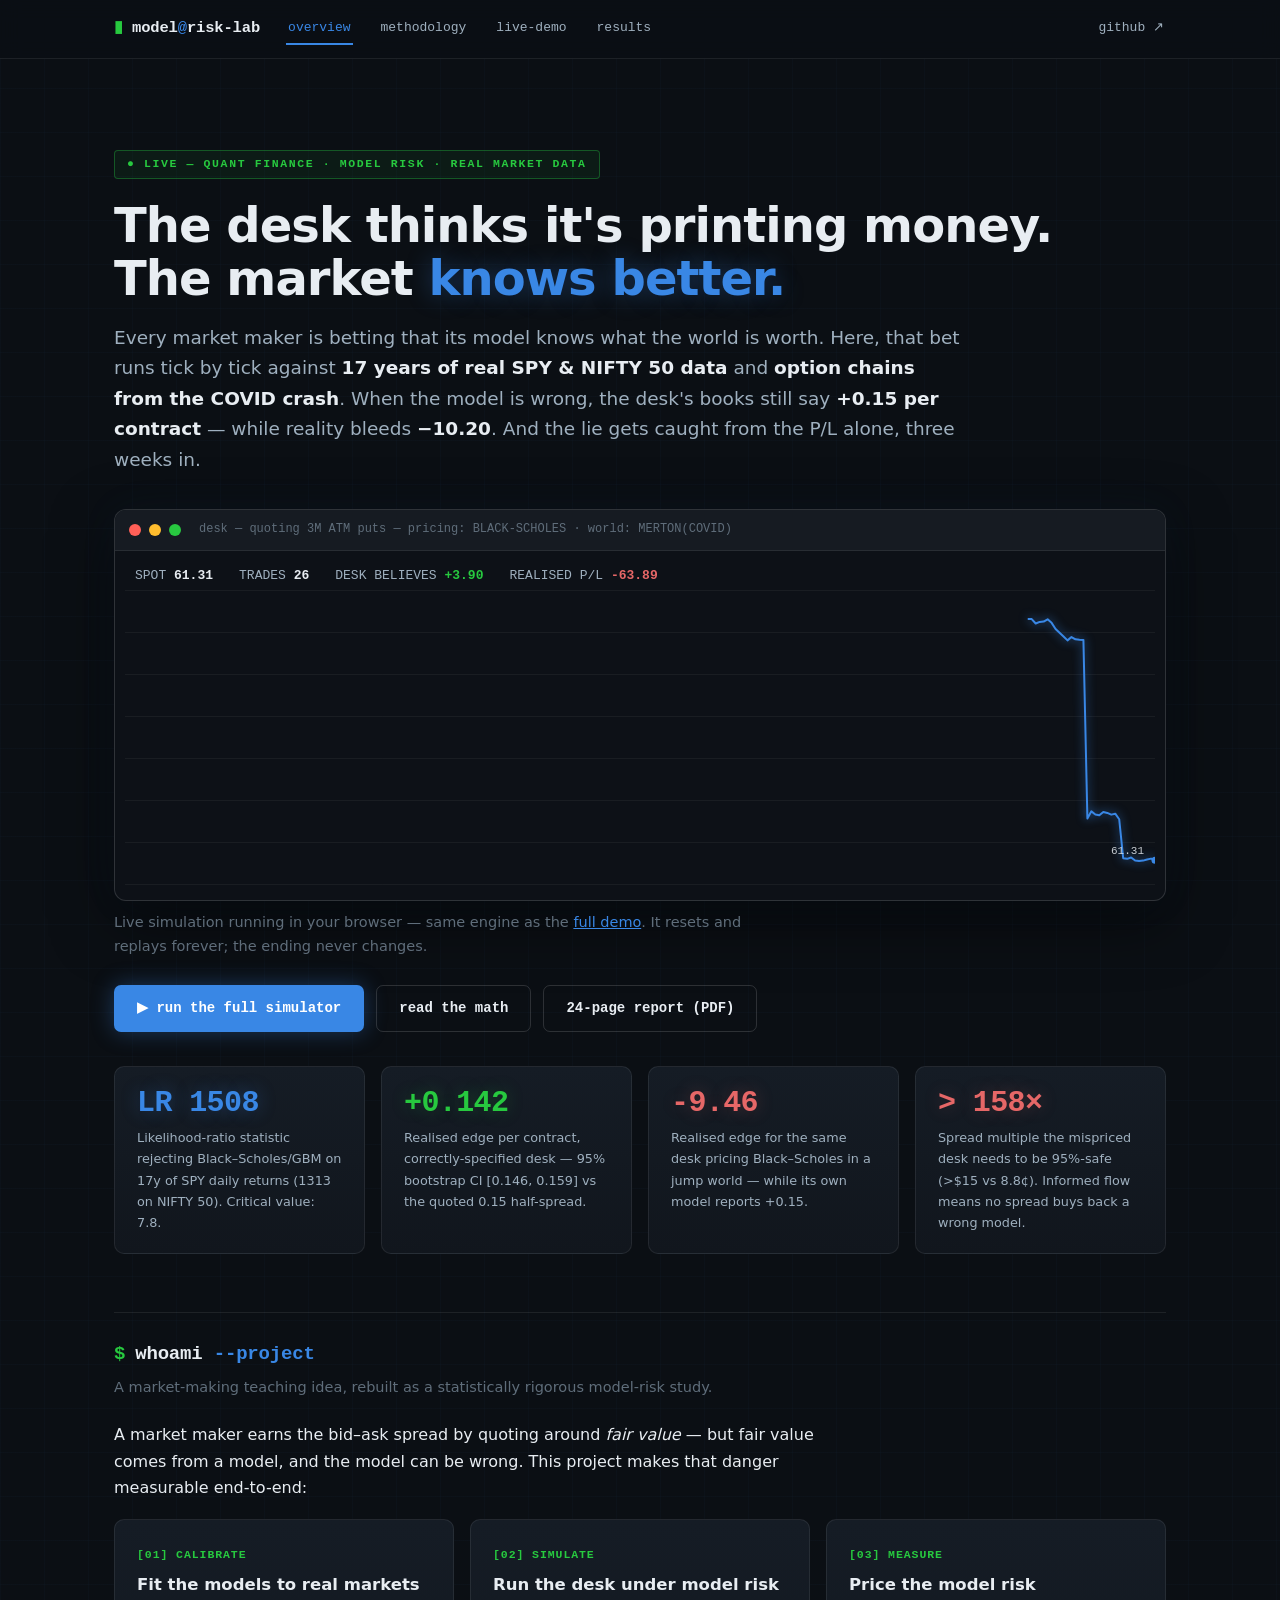
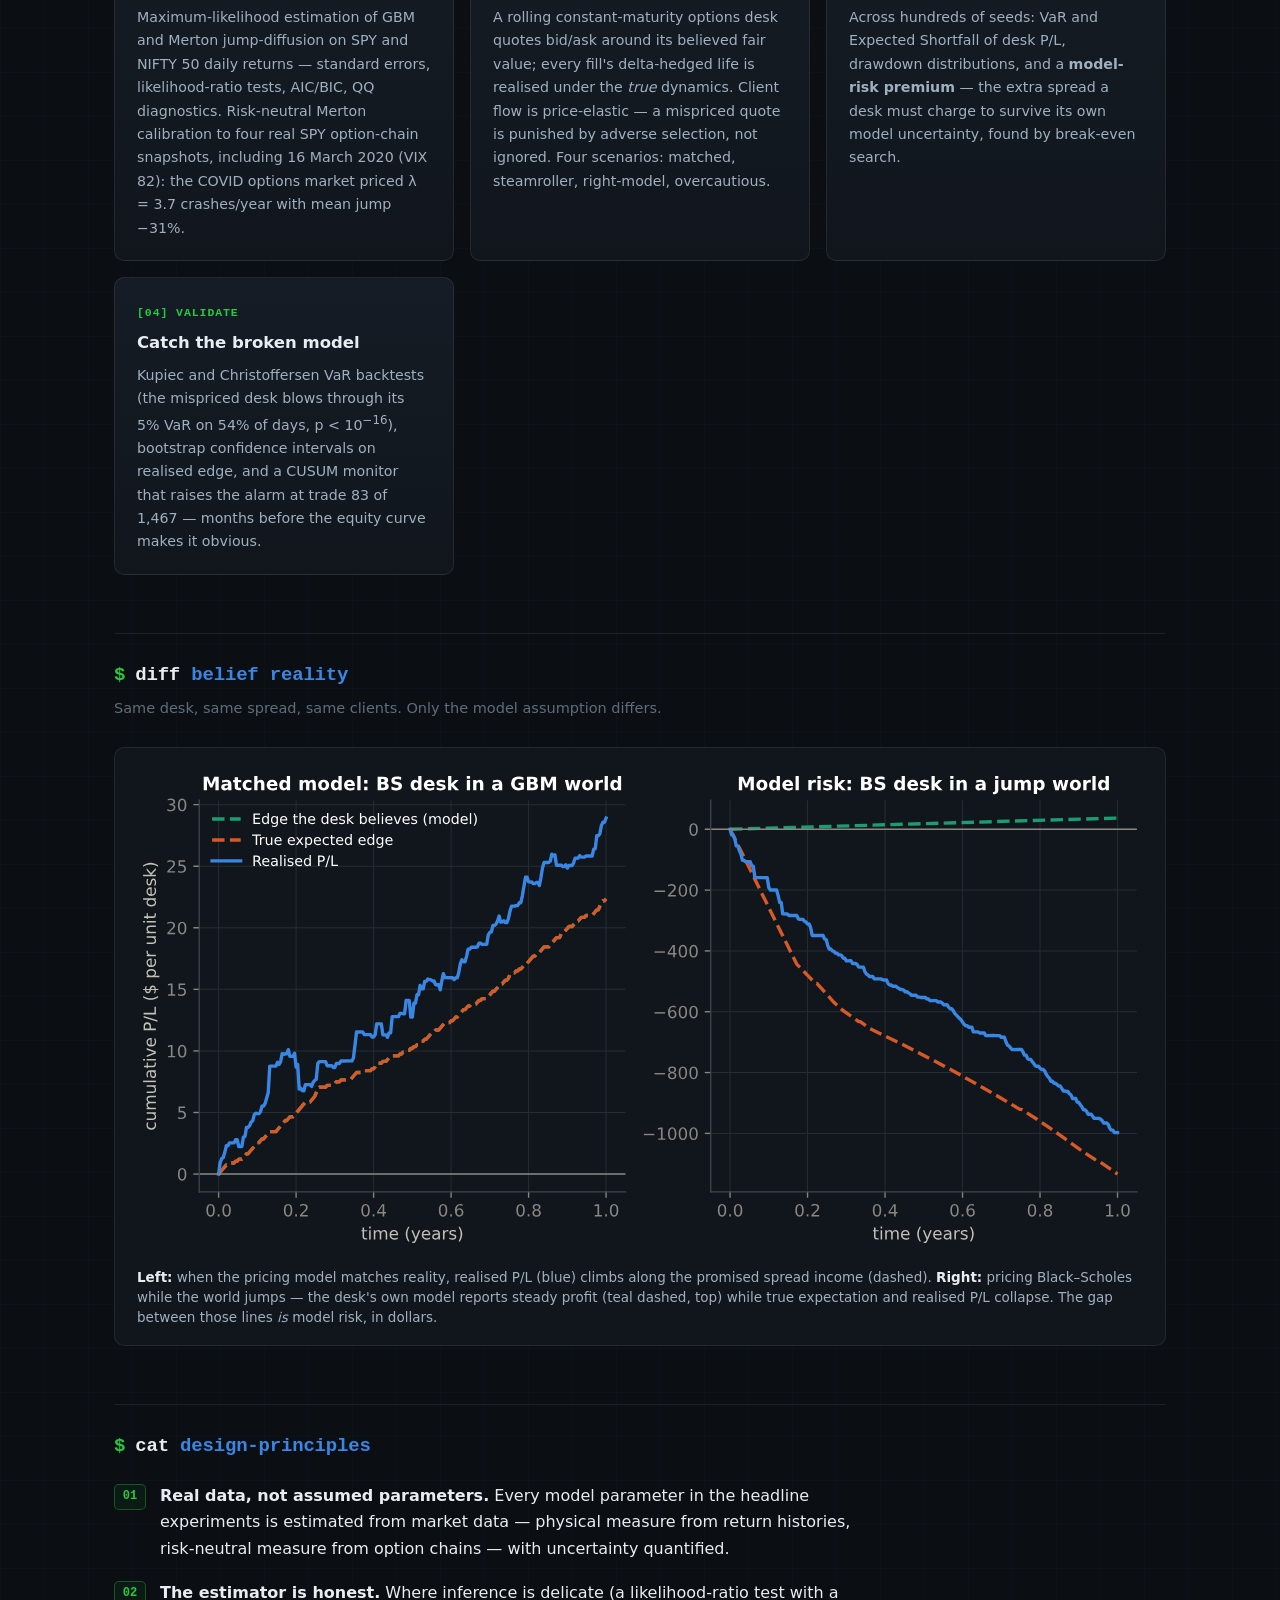
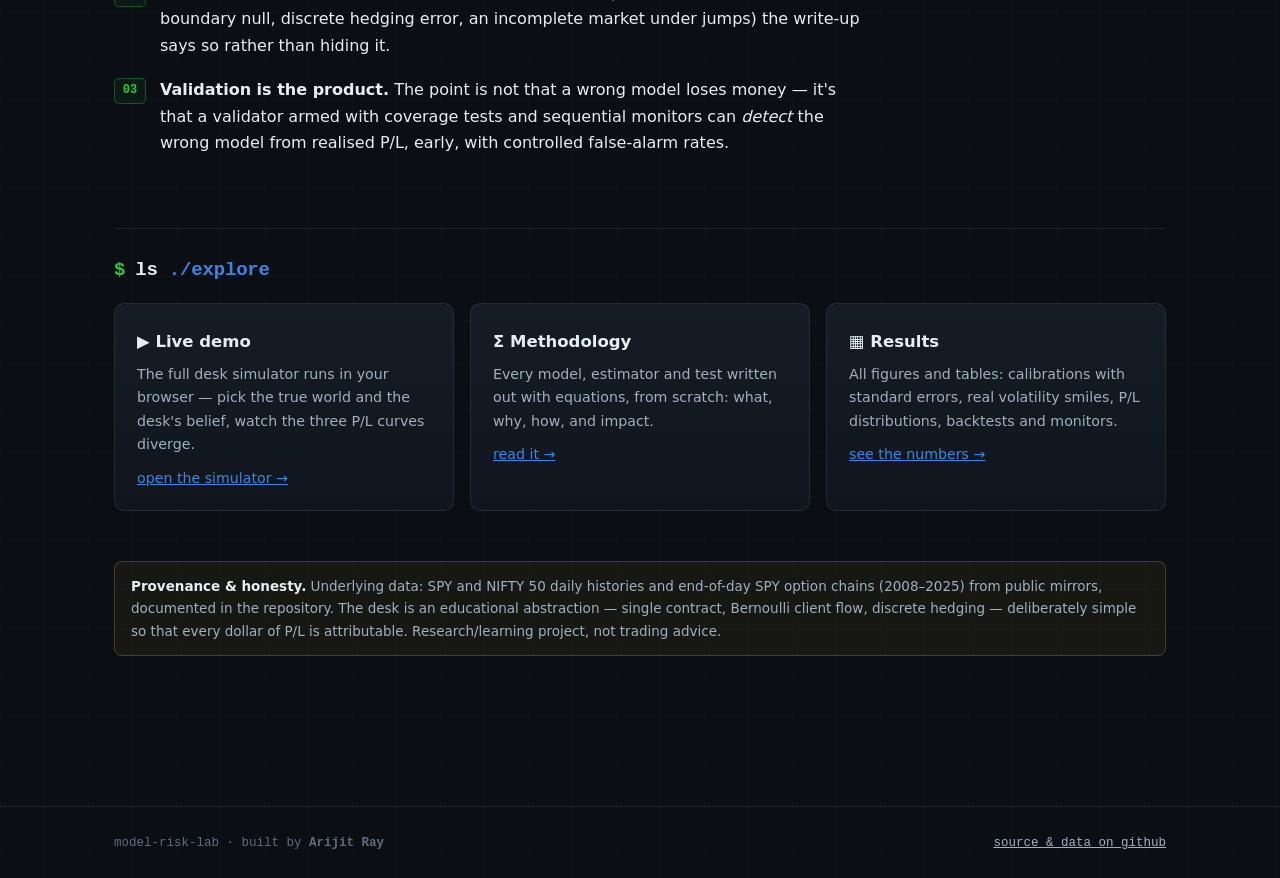
==== commit 5c10eac9: "Sharpen hero copy" ====
--- a/docs/index.html
+++ b/docs/index.html
@@ -4,7 +4,7 @@
 <meta charset="utf-8">
 <meta name="viewport" content="width=device-width, initial-scale=1">
 <title>Model Risk Lab — what a wrong model costs, in dollars</title>
-<meta name="description" content="An options market-making desk simulated under model risk, calibrated to real SPY and NIFTY 50 data, with a full model-validation suite.">
+<meta name="description" content="A market-making desk bets its model knows what the world is worth. This project runs that bet on 17 years of real SPY & NIFTY 50 data — and catches the wrong model from its P/L alone.">
 <link rel="stylesheet" href="assets/style.css">
 <link rel="icon" href="data:image/svg+xml,<svg xmlns='http://www.w3.org/2000/svg' viewBox='0 0 100 100'><rect width='100' height='100' rx='18' fill='%230b0f14'/><text x='18' y='72' font-size='60' fill='%2327c93f' font-family='monospace'>▮</text></svg>">
 </head>
@@ -25,10 +25,12 @@
   <span class="kicker">● LIVE — quant finance · model risk · real market data</span>
   <h1>The desk thinks it's printing money.<br>The market <span class="accent">knows better.</span></h1>
   <p class="lede">
-    An options market-making desk, simulated tick by tick under a true world it cannot
-    see — calibrated to <b>real SPY option chains (2008–2025)</b> and <b>17 years of
-    SPY &amp; NIFTY&nbsp;50 returns</b>. Below: a desk pricing Black–Scholes while the
-    world jumps. Its own accounting climbs. Its actual P/L doesn't.
+    Every market maker is betting that its model knows what the world is worth.
+    Here, that bet runs tick by tick against <b>17 years of real SPY &amp;
+    NIFTY&nbsp;50 data</b> and <b>option chains from the COVID crash</b>. When the
+    model is wrong, the desk's books still say <b>+0.15 per contract</b> — while
+    reality bleeds <b>−10.20</b>. And the lie gets caught from the P/L alone,
+    three weeks in.
   </p>
 
   <div class="termwin">
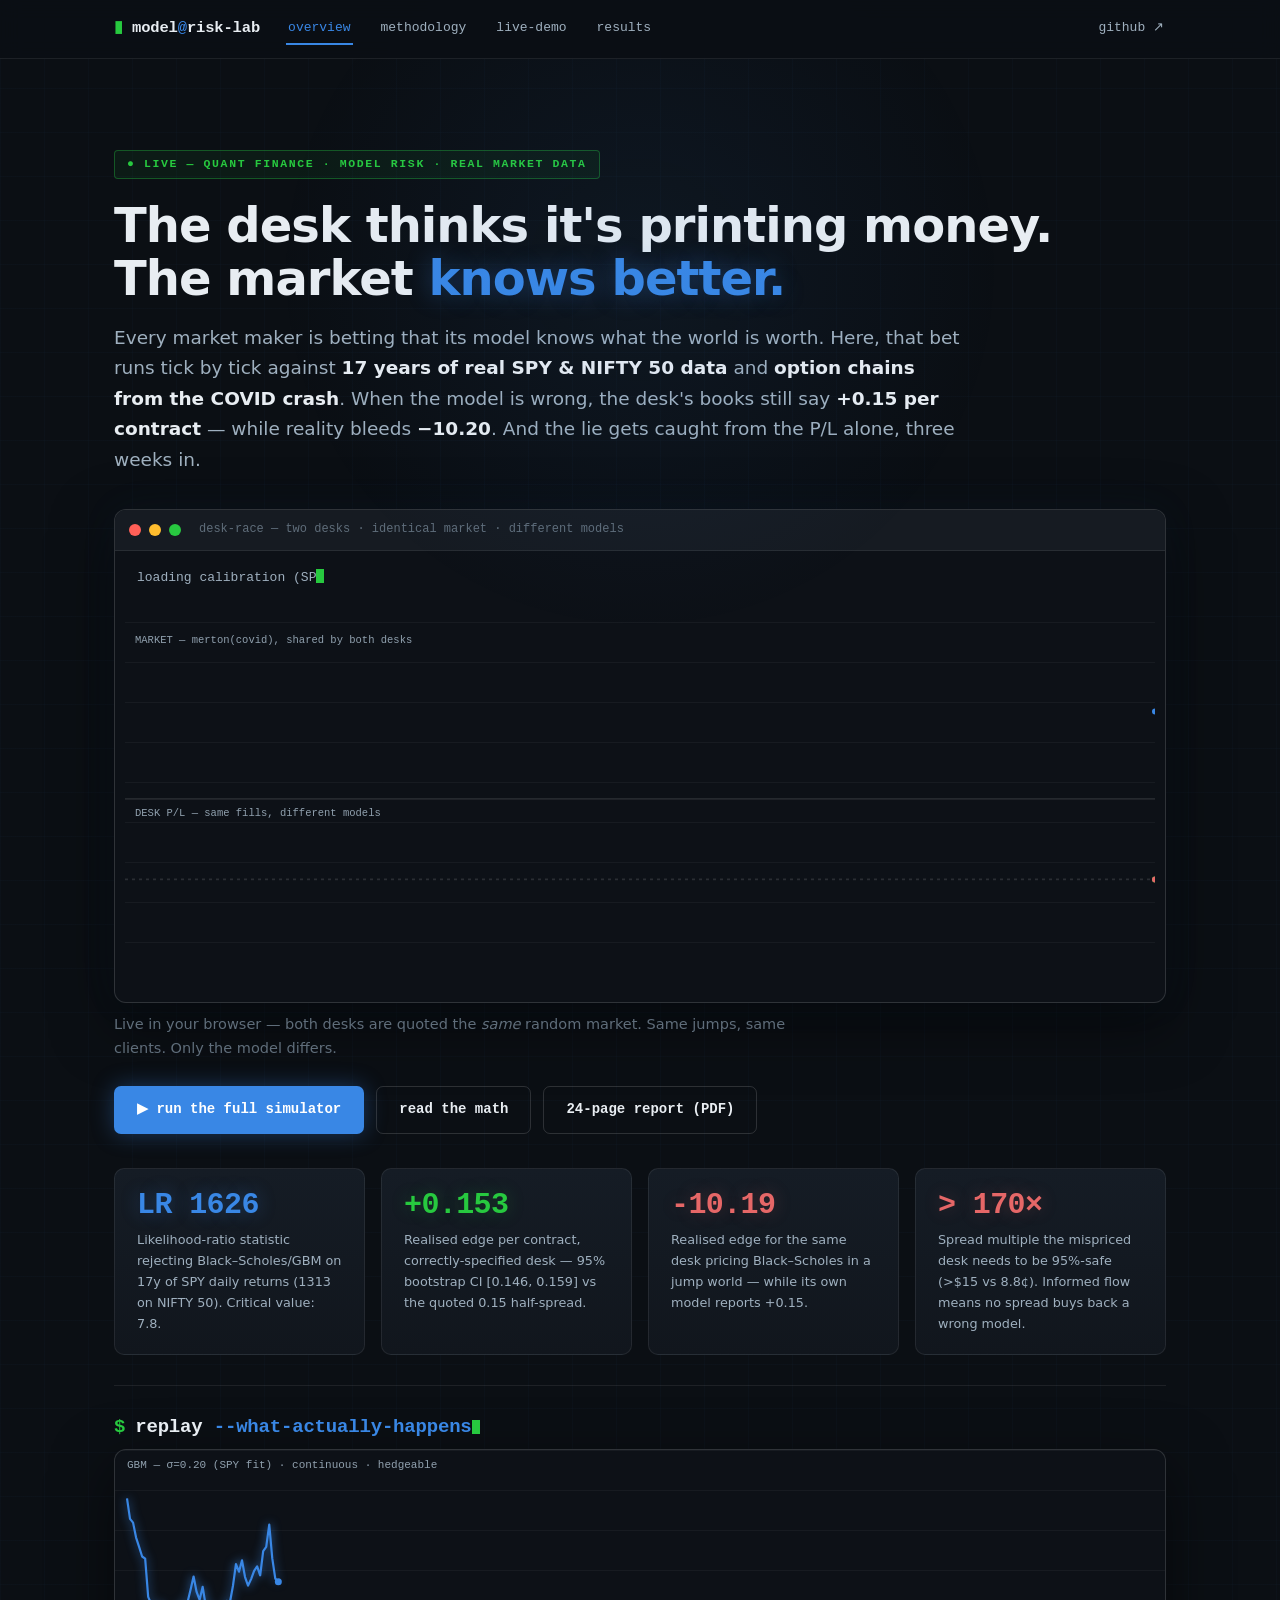
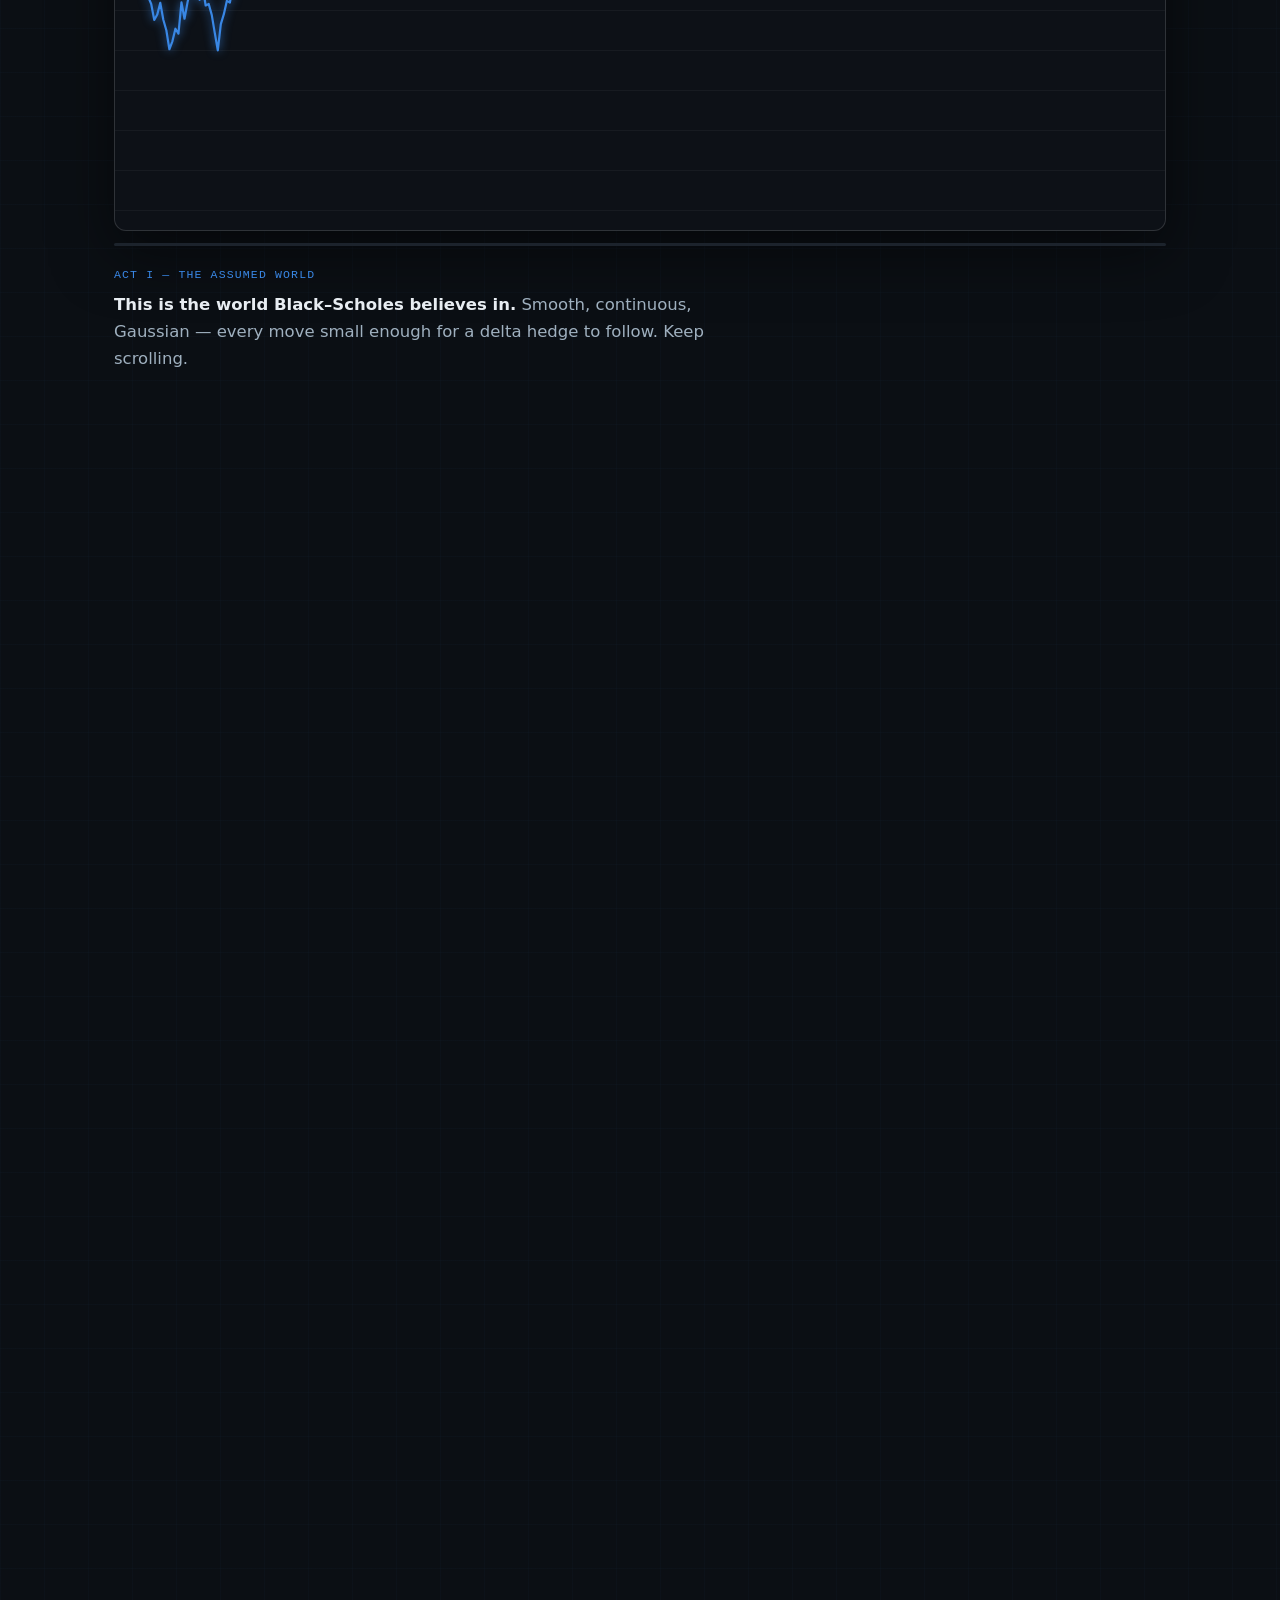
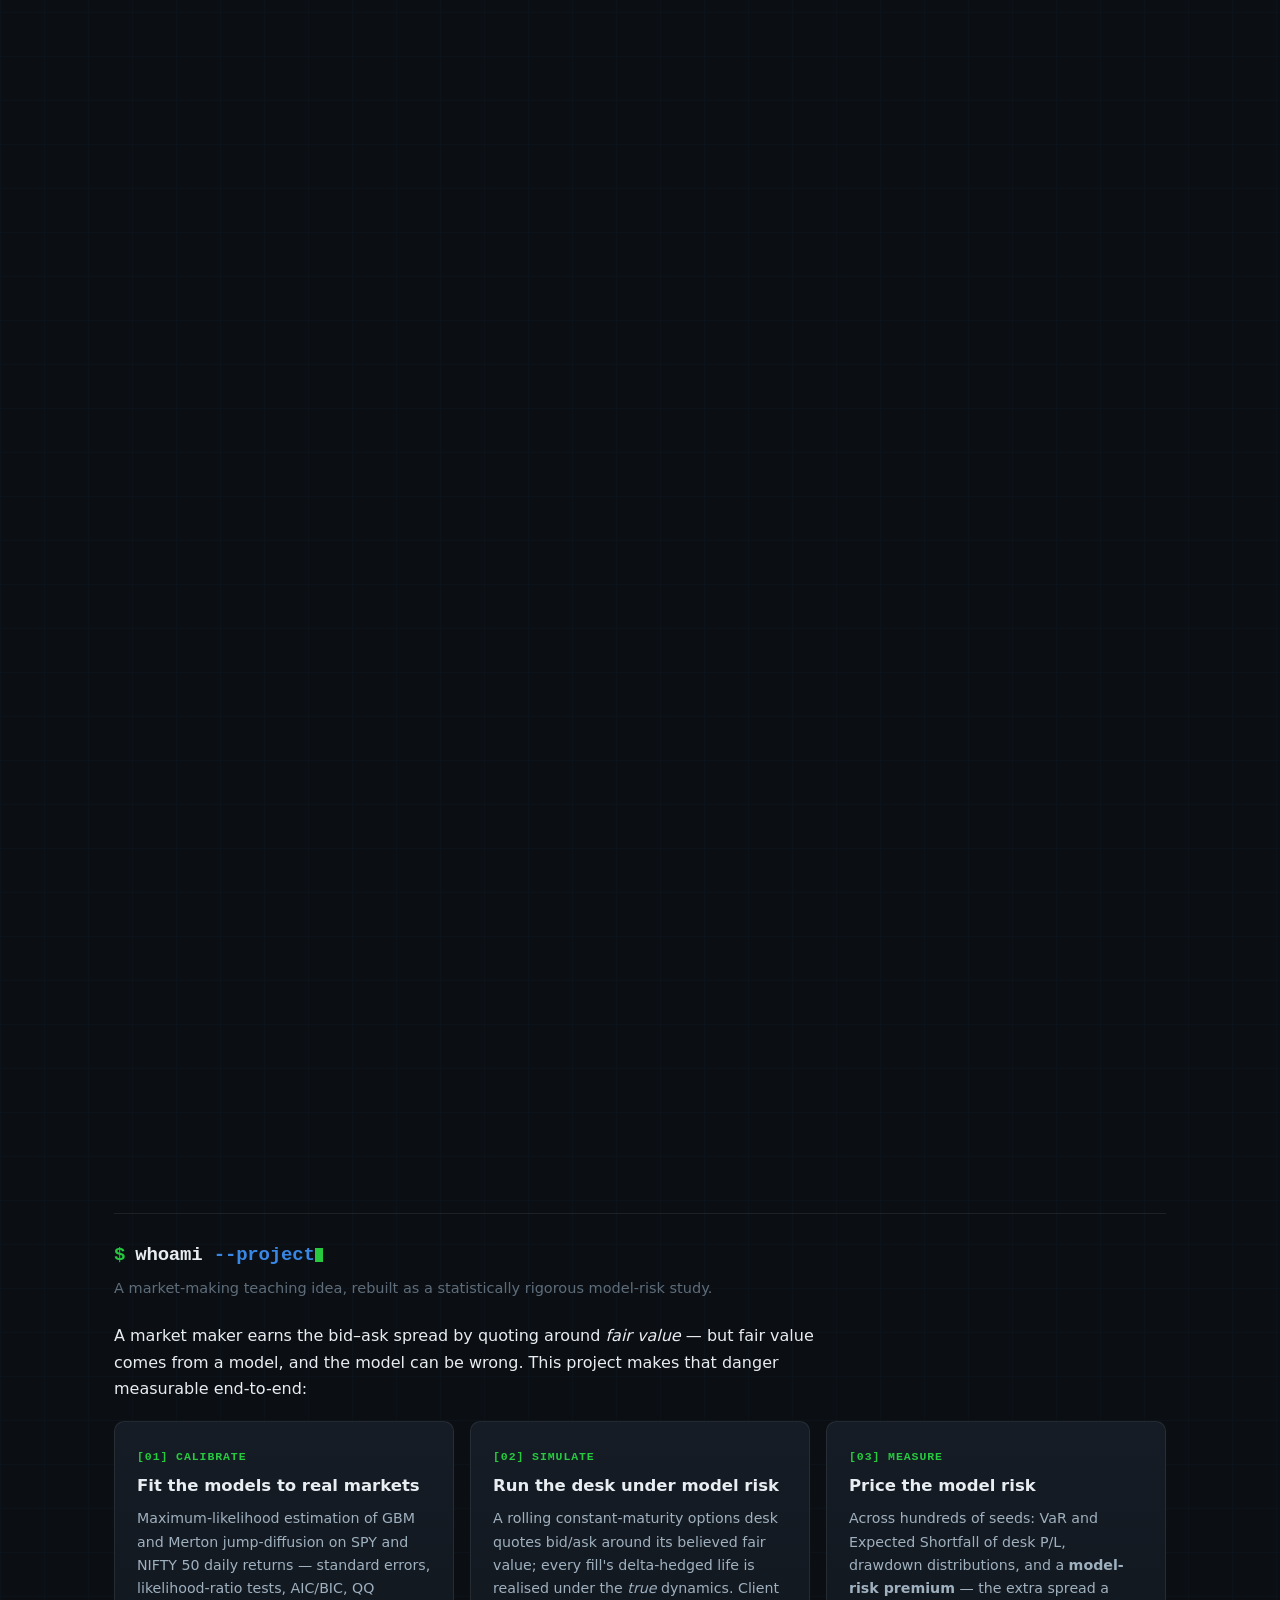
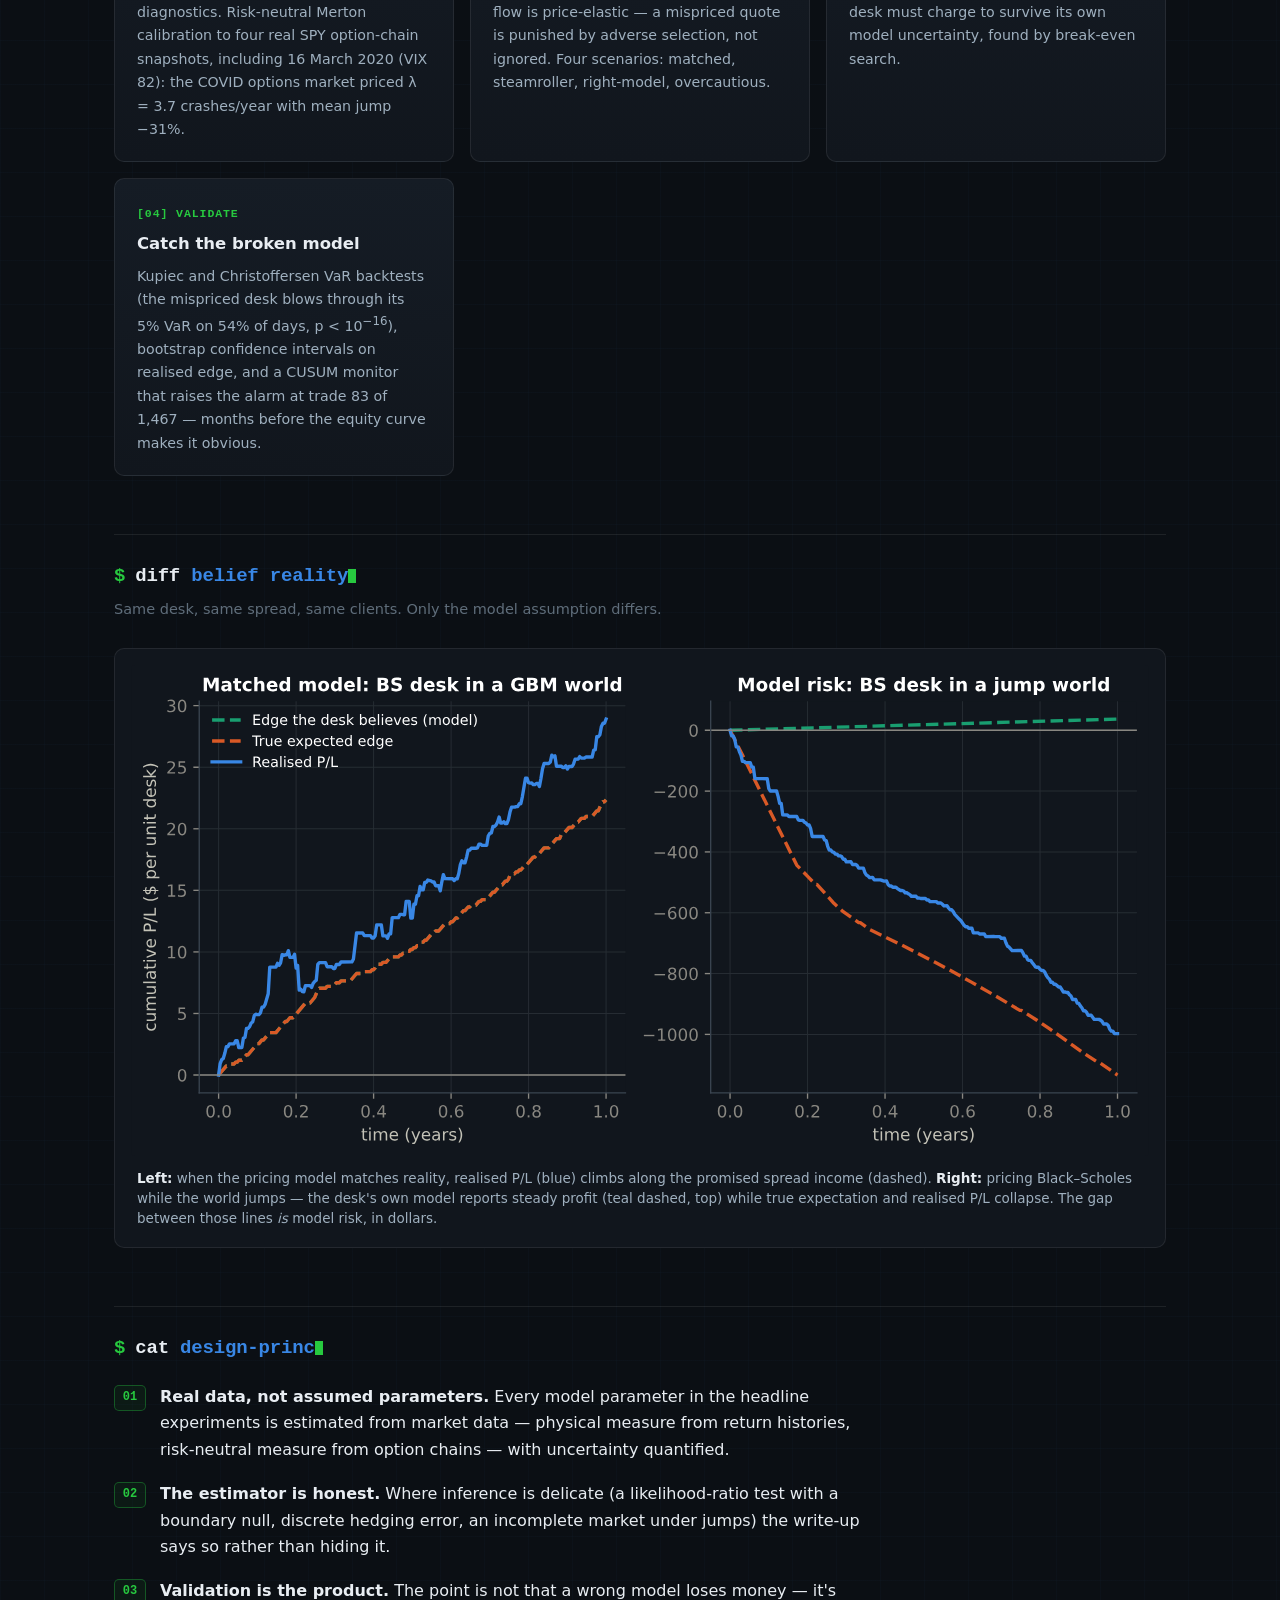
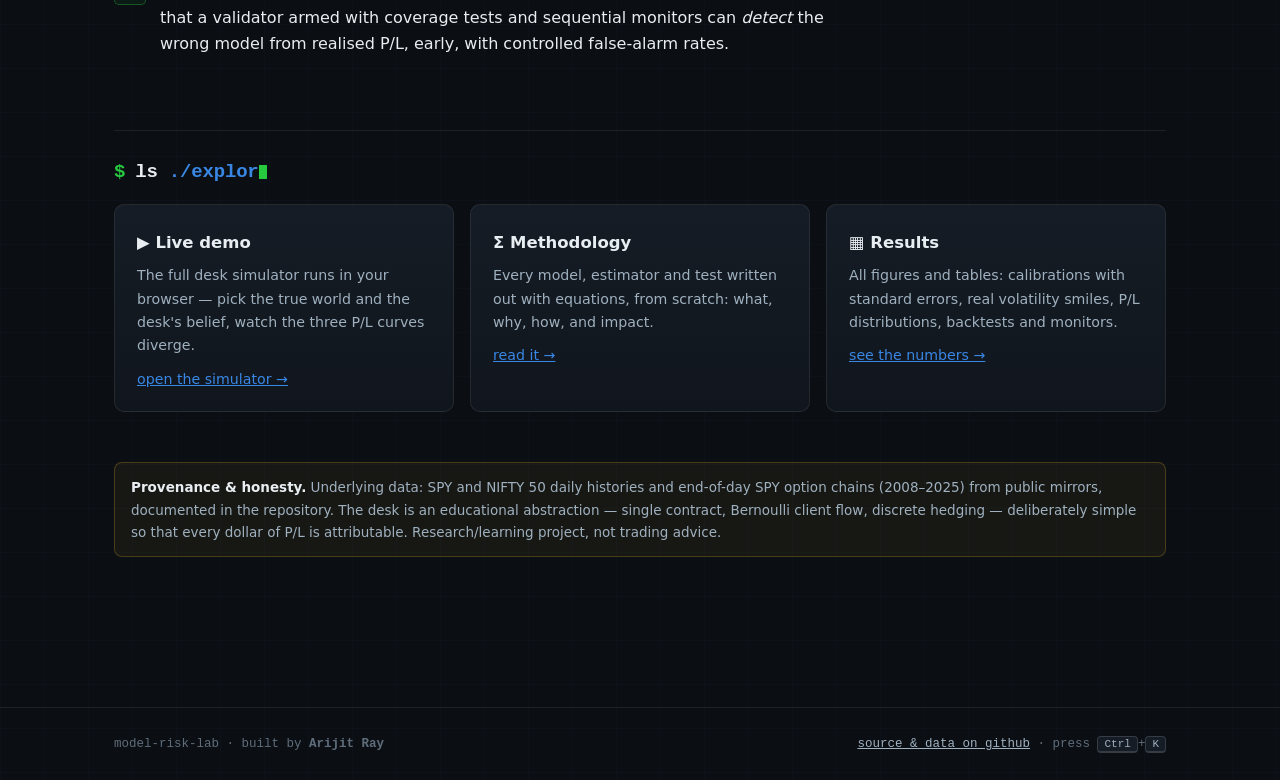
==== commit 3de65547: "v2 polish: boot sequence, desk-race hero, scroll story, crash easter egg, command palette, cursor sp" ====
--- a/docs/index.html
+++ b/docs/index.html
@@ -5,6 +5,13 @@
 <meta name="viewport" content="width=device-width, initial-scale=1">
 <title>Model Risk Lab — what a wrong model costs, in dollars</title>
 <meta name="description" content="A market-making desk bets its model knows what the world is worth. This project runs that bet on 17 years of real SPY & NIFTY 50 data — and catches the wrong model from its P/L alone.">
+<meta property="og:title" content="Model Risk Lab — the desk thinks it's printing money. The market knows better.">
+<meta property="og:description" content="Options market-making under model risk, calibrated to real SPY & NIFTY 50 data. Watch a mispriced desk get run over — live, in your browser.">
+<meta property="og:image" content="https://arijitray2.github.io/model-risk-lab/assets/og.png">
+<meta property="og:url" content="https://arijitray2.github.io/model-risk-lab/">
+<meta property="og:type" content="website">
+<meta name="twitter:card" content="summary_large_image">
+<meta name="twitter:image" content="https://arijitray2.github.io/model-risk-lab/assets/og.png">
 <link rel="stylesheet" href="assets/style.css">
 <link rel="icon" href="data:image/svg+xml,<svg xmlns='http://www.w3.org/2000/svg' viewBox='0 0 100 100'><rect width='100' height='100' rx='18' fill='%230b0f14'/><text x='18' y='72' font-size='60' fill='%2327c93f' font-family='monospace'>▮</text></svg>">
 </head>
@@ -36,20 +43,27 @@
   <div class="termwin">
     <div class="termbar">
       <span class="dot r"></span><span class="dot y"></span><span class="dot g"></span>
-      <span class="termtitle">desk — quoting 3M ATM puts — pricing: BLACK-SCHOLES · world: MERTON(COVID)</span>
+      <span class="termtitle">desk-race — two desks · identical market · different models</span>
     </div>
     <div class="termbody">
-      <div class="tickrow">
+      <div class="bootline" id="bootline"><span class="caret"></span></div>
+      <div class="tickrow" id="tickrow" style="opacity:0;transition:opacity .5s">
         <span>SPOT <b id="tkSpot">100.00</b></span>
-        <span>TRADES <b id="tkTrades">0</b></span>
-        <span>DESK BELIEVES <b class="up" id="tkBel">+0.00</b></span>
-        <span>REALISED P/L <b id="tkReal">+0.00</b></span>
+        <span>JUMPS <b id="tkJumps">0</b></span>
+        <span style="color:var(--green)">RIGHT MODEL <b class="up" id="tkGood">+0.00</b></span>
+        <span style="color:var(--red)">WRONG MODEL <b id="tkBad">+0.00</b></span>
         <span id="tkJump" style="opacity:0;color:var(--red)">▼ JUMP</span>
       </div>
       <canvas id="heroCanvas"></canvas>
-    </div>
-  </div>
-  <p class="sub">Live simulation running in your browser — same engine as the <a href="demo.html">full demo</a>. It resets and replays forever; the ending never changes.</p>
+      <div class="race-legend" id="raceLegend" style="opacity:0;transition:opacity .5s">
+        <span><span class="sw" style="background:#3987e5"></span>market (shared)</span>
+        <span><span class="sw" style="background:#27c93f"></span>desk pricing Merton (right model)</span>
+        <span><span class="sw" style="background:#e66767"></span>desk pricing Black–Scholes (wrong model)</span>
+        <span style="margin-left:auto">type <kbd class="kbd">crash</kbd> · press <kbd class="kbd">Ctrl</kbd>+<kbd class="kbd">K</kbd></span>
+      </div>
+    </div>
+  </div>
+  <p class="sub">Live in your browser — both desks are quoted the <i>same</i> random market. Same jumps, same clients. Only the model differs.</p>
 
   <div class="btn-row">
     <a class="btn primary" href="demo.html">▶ run the full simulator</a>
@@ -79,8 +93,38 @@
   </div>
 </section>
 
+<!-- ================= scroll story ================= -->
+<section id="story">
+  <div class="story-stick">
+    <h2 class="term" style="margin-top:0"><span class="prompt">$</span><span>replay </span><span class="flag">--what-actually-happens</span></h2>
+    <div class="story-frame">
+      <canvas id="storyCanvas"></canvas>
+    </div>
+    <div class="story-progress"><i id="storyBar"></i></div>
+    <div class="story-cap">
+      <div class="cap on" id="cap0">
+        <span class="tag" style="color:var(--blue)">act i — the assumed world</span>
+        <p><b>This is the world Black–Scholes believes in.</b> Smooth, continuous,
+        Gaussian — every move small enough for a delta hedge to follow. Keep scrolling.</p>
+      </div>
+      <div class="cap" id="cap1">
+        <span class="tag" style="color:var(--red)">act ii — the real world</span>
+        <p><b>The real world gaps.</b> Same market, now with the jumps the options market
+        actually priced on 16 March 2020: λ = 3.7 crashes/year, mean −31%. No hedge can
+        follow a discontinuity.</p>
+      </div>
+      <div class="cap" id="cap2">
+        <span class="tag" style="color:var(--green)">act iii — belief vs cash</span>
+        <p><b>The desk's books climb. Its cash doesn't.</b> Green: the edge its model
+        reports (+0.15/contract). Red: what it actually earns (−10.20). That vertical gap
+        is model risk, measured in dollars — and it's detectable in three weeks.</p>
+      </div>
+    </div>
+  </div>
+</section>
+
 <section class="reveal">
-  <h2 class="term"><span class="prompt">$</span>whoami <span class="flag">--project</span></h2>
+  <h2 class="term"><span class="prompt">$</span><span>whoami </span><span class="flag">--project</span></h2>
   <p class="sub">A market-making teaching idea, rebuilt as a statistically rigorous model-risk study.</p>
   <p>
     A market maker earns the bid–ask spread by quoting around <i>fair value</i> —
@@ -117,7 +161,7 @@
 </section>
 
 <section class="reveal">
-  <h2 class="term"><span class="prompt">$</span>diff <span class="flag">belief reality</span></h2>
+  <h2 class="term"><span class="prompt">$</span><span>diff </span><span class="flag">belief reality</span></h2>
   <p class="sub">Same desk, same spread, same clients. Only the model assumption differs.</p>
   <figure class="fig">
     <img src="assets/figures/fig4_equity.svg" alt="Equity curves: matched model desk earns the spread; mispriced desk believes it is profitable while losing heavily">
@@ -130,7 +174,7 @@
 </section>
 
 <section class="reveal">
-  <h2 class="term"><span class="prompt">$</span>cat <span class="flag">design-principles</span></h2>
+  <h2 class="term"><span class="prompt">$</span><span>cat </span><span class="flag">design-principles</span></h2>
   <ol class="pill-steps" style="margin-top:16px">
     <li><b>Real data, not assumed parameters.</b> Every model parameter in the
       headline experiments is estimated from market data — physical measure from
@@ -147,7 +191,7 @@
 </section>
 
 <section class="reveal">
-  <h2 class="term"><span class="prompt">$</span>ls <span class="flag">./explore</span></h2>
+  <h2 class="term"><span class="prompt">$</span><span>ls </span><span class="flag">./explore</span></h2>
   <div class="grid c3" style="margin-top:16px">
     <div class="card"><h3>▶ Live demo</h3>
       <p>The full desk simulator runs in your browser — pick the true world and the
@@ -178,131 +222,330 @@
 
 <footer><div class="foot-inner">
   <div>model-risk-lab · built by <b>Arijit Ray</b></div>
-  <div><a href="https://github.com/Arijitray2/model-risk-lab">source &amp; data on github</a></div>
+  <div><a href="https://github.com/Arijitray2/model-risk-lab">source &amp; data on github</a> · press <kbd class="kbd">Ctrl</kbd>+<kbd class="kbd">K</kbd></div>
 </div></footer>
 
+<script src="assets/ui.js"></script>
 <script>
 "use strict";
-/* ============ hero: live mispriced desk ============ */
+const REDUCE = matchMedia("(prefers-reduced-motion: reduce)").matches;
+
+/* ================= hero: the desk race ================= */
 (function(){
   const cv = document.getElementById("heroCanvas");
   const ctx = cv.getContext("2d");
   let W, H, dpr;
   function size(){
-    dpr = window.devicePixelRatio || 1;
-    W = cv.clientWidth; H = cv.clientHeight;
+    dpr = devicePixelRatio || 1;
+    cv.style.height = "340px"; W = cv.clientWidth; H = 340;
     cv.width = W * dpr; cv.height = H * dpr;
     ctx.setTransform(dpr, 0, 0, dpr, 0, 0);
   }
   size(); addEventListener("resize", size);
 
-  // Merton world (COVID-flavoured), one tick per frame-ish
-  const SIG = 0.116, LAM = 3.68, MUJ = -0.22, SIGJ = 0.12, DT = 1/250;
-  const N = 260;                       // visible ticks
-  let S, path, bel, real, trades, jumpFlash, t;
+  const SIG = 0.116, LAM = 3.68, MUJ = -0.22, SIGJ = 0.12, DT = 1/250, N = 260;
+  let S, path, good, bad, gPath, bPath, jumps, jumpFlash, t, booted = false;
   function reset(){
-    S = 100; path = [S]; bel = 0; real = 0; trades = 0; jumpFlash = 0; t = 0;
+    S = 100; path = [S]; good = 0; bad = 0; gPath = [0]; bPath = [0];
+    jumps = 0; jumpFlash = 0; t = 0;
   }
   reset();
   function nrm(){ let u=0,v=0; while(!u)u=Math.random(); while(!v)v=Math.random();
     return Math.sqrt(-2*Math.log(u))*Math.cos(2*Math.PI*v); }
 
-  const fmt = (x)=> (x>=0?"+":"") + x.toFixed(2);
-  const elS = document.getElementById("tkSpot"), elT = document.getElementById("tkTrades"),
-        elB = document.getElementById("tkBel"), elR = document.getElementById("tkReal"),
-        elJ = document.getElementById("tkJump");
-
-  let frame = 0;
+  const el = id => document.getElementById(id);
+  const fmt = x => (x>=0?"+":"") + x.toFixed(2);
+
+  function applyJump(sizeMult){
+    S *= Math.exp(MUJ * sizeMult + SIGJ*nrm()*0.5);
+    good -= (2.5 + 2*Math.random()) * sizeMult;   // priced-in, partly compensated
+    bad  -= (16 + 9*Math.random()) * sizeMult;    // never saw it coming
+    jumps++; jumpFlash = 16;
+  }
+  window.__injectCrash = function(){
+    applyJump(1.6);
+    path.push(S); if (path.length > N) path.shift();
+    gPath.push(good); bPath.push(bad);
+    if (gPath.length > N){ gPath.shift(); bPath.shift(); }
+    el("tkJump").textContent = "▼ MANUAL CRASH INJECTED";
+    setTimeout(()=>{ el("tkJump").textContent = "▼ JUMP"; }, 1800);
+  };
+
   function step(){
-    // world tick
+    let x = (0.06 - SIG*SIG/2)*DT + SIG*Math.sqrt(DT)*nrm();
+    S *= Math.exp(x);
     let jumped = false;
-    let x = (0.06 - SIG*SIG/2)*DT + SIG*Math.sqrt(DT)*nrm();
-    if (Math.random() < LAM*DT){ x += MUJ + SIGJ*nrm(); jumped = true; }
-    S *= Math.exp(x);
+    if (Math.random() < LAM*DT){ applyJump(1); jumped = true; }
     path.push(S); if (path.length > N) path.shift();
 
-    // desk economics (stylised): fills arrive, desk believes +0.15 each,
-    // reality bleeds the mispricing and takes jump hits.
     const fills = (Math.random() < 0.75) ? 1 : 0;
-    trades += fills;
-    bel += 0.15 * fills;
-    real += fills * (0.15 - 0.9 + 0.35*nrm());
-    if (jumped){ real -= 18 + 10*Math.random(); jumpFlash = 14; }
-
-    elS.textContent = S.toFixed(2);
-    elT.textContent = trades;
-    elB.textContent = fmt(bel);
-    elR.textContent = fmt(real);
-    elR.className = real >= 0 ? "up" : "dn";
-    elJ.style.opacity = jumpFlash > 0 ? 1 : 0;
-
-    t++;
-    if (t > 900) reset();              // loop the story
+    good += fills * (0.22 + 0.30*nrm()*0.5);      // edge + jump premium, small noise
+    bad  += fills * (-0.75 + 0.30*nrm()*0.5);     // believes +0.15, truth bleeds
+    gPath.push(good); bPath.push(bad);
+    if (gPath.length > N){ gPath.shift(); bPath.shift(); }
+
+    el("tkSpot").textContent = S.toFixed(2);
+    el("tkJumps").textContent = jumps;
+    el("tkGood").textContent = fmt(good);
+    el("tkGood").className = good >= 0 ? "up" : "dn";
+    el("tkBad").textContent = fmt(bad);
+    el("tkBad").className = bad >= 0 ? "up" : "dn";
+    el("tkJump").style.opacity = jumpFlash > 0 ? 1 : 0;
+
+    if (++t > 950) reset();
+  }
+
+  const TOP = 0.52;                                // market pane share
+  function pane(arr, y0, y1, color, glow, label){
+    const lo = Math.min(...arr), hi = Math.max(...arr), pad = (hi-lo)*0.14 + 1e-9;
+    const y = v => y1 - ((v - lo + pad) / (hi - lo + 2*pad)) * (y1 - y0);
+    const x = i => ((i + (N - arr.length)) / (N-1)) * W;
+    ctx.lineWidth = 1.8; ctx.lineJoin = "round";
+    ctx.shadowColor = glow; ctx.shadowBlur = 8; ctx.strokeStyle = color;
+    ctx.beginPath();
+    arr.forEach((v,i)=>{ i ? ctx.lineTo(x(i), y(v)) : ctx.moveTo(x(i), y(v)); });
+    ctx.stroke(); ctx.shadowBlur = 0;
+    const ly = y(arr[arr.length-1]);
+    ctx.fillStyle = color; ctx.beginPath();
+    ctx.arc(x(arr.length-1), ly, 3, 0, 7); ctx.fill();
+    if (label){ ctx.font = "10.5px ui-monospace,monospace"; ctx.fillStyle = "rgba(159,176,191,.9)";
+      ctx.fillText(label, 10, y0 + 13); }
+    return y;
   }
 
   function draw(){
     ctx.clearRect(0, 0, W, H);
-    // grid
-    ctx.strokeStyle = "rgba(255,255,255,0.05)"; ctx.lineWidth = 1;
-    for (let gy = 0.5; gy < H; gy += 42){ ctx.beginPath(); ctx.moveTo(0, gy); ctx.lineTo(W, gy); ctx.stroke(); }
-    // scale
-    const lo = Math.min(...path), hi = Math.max(...path), pad = (hi-lo)*0.12 + 1e-9;
-    const y = (v)=> H - ((v - lo + pad) / (hi - lo + 2*pad)) * H;
-    const x = (i)=> (i / (N-1)) * W;
-    // jump flash wash
+    ctx.strokeStyle = "rgba(255,255,255,0.045)";
+    for (let gy = 0.5; gy < H; gy += 40){ ctx.beginPath(); ctx.moveTo(0,gy); ctx.lineTo(W,gy); ctx.stroke(); }
     if (jumpFlash > 0){
-      ctx.fillStyle = `rgba(230,103,103,${0.05 + 0.02*jumpFlash})`;
+      ctx.fillStyle = `rgba(230,103,103,${0.04 + 0.02*jumpFlash})`;
       ctx.fillRect(0, 0, W, H); jumpFlash--;
     }
-    // path glow
-    ctx.lineWidth = 2; ctx.lineJoin = "round";
-    ctx.shadowColor = "rgba(57,135,229,0.8)"; ctx.shadowBlur = 10;
-    ctx.strokeStyle = "#3987e5";
-    ctx.beginPath();
-    const off = N - path.length;
-    path.forEach((v,i)=>{ const px = x(off+i), py = y(v); i ? ctx.lineTo(px,py) : ctx.moveTo(px,py); });
-    ctx.stroke();
-    ctx.shadowBlur = 0;
-    // last-price marker + label
-    const lpx = x(off + path.length - 1), lpy = y(path[path.length-1]);
-    ctx.fillStyle = "#3987e5"; ctx.beginPath(); ctx.arc(lpx, lpy, 3.5, 0, 7); ctx.fill();
-    ctx.font = "11px ui-monospace, monospace"; ctx.fillStyle = "rgba(232,237,242,.85)";
-    ctx.fillText(path[path.length-1].toFixed(2), Math.min(lpx + 8, W - 44), lpy - 6);
-  }
-
+    const split = H * TOP;
+    pane(path, 8, split - 6, "#3987e5", "rgba(57,135,229,.8)", "MARKET — merton(covid), shared by both desks");
+    ctx.strokeStyle = "rgba(255,255,255,0.10)";
+    ctx.beginPath(); ctx.moveTo(0, split); ctx.lineTo(W, split); ctx.stroke();
+    // shared-scale P/L pane
+    const all = gPath.concat(bPath);
+    const lo = Math.min(...all), hi = Math.max(...all), pad = (hi-lo)*0.14 + 1e-9;
+    const y = v => (H-8) - ((v - lo + pad) / (hi - lo + 2*pad)) * (H - 8 - (split + 6));
+    const x = i => ((i + (N - gPath.length)) / (N-1)) * W;
+    ctx.font = "10.5px ui-monospace,monospace"; ctx.fillStyle = "rgba(159,176,191,.9)";
+    ctx.fillText("DESK P/L — same fills, different models", 10, split + 17);
+    // zero line
+    ctx.strokeStyle = "rgba(255,255,255,0.12)"; ctx.setLineDash([3,4]);
+    ctx.beginPath(); ctx.moveTo(0, y(0)); ctx.lineTo(W, y(0)); ctx.stroke(); ctx.setLineDash([]);
+    [[gPath, "#27c93f", "rgba(39,201,63,.7)"], [bPath, "#e66767", "rgba(230,103,103,.7)"]]
+      .forEach(([arr, c, g])=>{
+        ctx.lineWidth = 2; ctx.shadowColor = g; ctx.shadowBlur = 8; ctx.strokeStyle = c;
+        ctx.beginPath();
+        arr.forEach((v,i)=>{ i ? ctx.lineTo(x(i), y(v)) : ctx.moveTo(x(i), y(v)); });
+        ctx.stroke(); ctx.shadowBlur = 0;
+        ctx.fillStyle = c; ctx.beginPath(); ctx.arc(x(arr.length-1), y(arr[arr.length-1]), 3, 0, 7); ctx.fill();
+      });
+  }
+
+  /* ---- boot sequence ---- */
+  const BOOT = [
+    ["$ ./run_desk --world merton:covid --race black-scholes merton", 24],
+    ["loading calibration (SPY chain 2020-03-16) ... <span class='ok'>ok</span>", 10],
+    ["spawning desks ... <span class='ok'>2/2 quoting</span> — market open", 10],
+  ];
+  const bl = document.getElementById("bootline");
+  function boot(i){
+    if (REDUCE || i >= BOOT.length){
+      bl.style.display = "none";
+      document.getElementById("tickrow").style.opacity = 1;
+      document.getElementById("raceLegend").style.opacity = 1;
+      booted = true; return;
+    }
+    const [html, speed] = BOOT[i];
+    // type plain text, then swap in html (keeps <span class=ok> simple)
+    const plain = html.replace(/<[^>]+>/g, "");
+    let c = 0;
+    (function type(){
+      c++;
+      bl.innerHTML = plain.slice(0, c) + '<span class="caret"></span>';
+      if (c < plain.length) setTimeout(type, speed);
+      else { bl.innerHTML = html + '<span class="caret"></span>';
+             setTimeout(()=>boot(i+1), 260); }
+    })();
+  }
+
+  let frame = 0;
   function loop(){
     frame++;
-    if (frame % 2 === 0) step();       // ~30 ticks/sec
+    if (booted && frame % 2 === 0) step();
     draw();
     requestAnimationFrame(loop);
   }
-  if (matchMedia("(prefers-reduced-motion: reduce)").matches){
-    for (let i = 0; i < N; i++) step(); draw();
-  } else loop();
+  if (REDUCE){
+    booted = true;
+    for (let i = 0; i < 500; i++) step();
+    draw();
+    document.getElementById("tickrow").style.opacity = 1;
+    document.getElementById("raceLegend").style.opacity = 1;
+    bl.style.display = "none";
+  } else { boot(0); loop(); }
+
+  if (location.hash === "#crash"){
+    setTimeout(()=>{ if (window.__injectCrash) window.__injectCrash(); }, 2600);
+  }
 })();
 
-/* ============ count-up stats + reveal on scroll ============ */
+/* ================= count-up stats ================= */
 (function(){
-  const io = new IntersectionObserver((entries)=>{
-    entries.forEach(e=>{
+  const io = new IntersectionObserver((es)=>{
+    es.forEach(e=>{
       if (!e.isIntersecting) return;
-      e.target.classList.add("in");
-      e.target.querySelectorAll("[data-count]").forEach(el=>{
-        if (el.dataset.done) return; el.dataset.done = 1;
-        const target = parseFloat(el.dataset.count), dec = +el.dataset.dec;
-        const pre = el.dataset.pre || "", post = el.dataset.post || "";
-        const t0 = performance.now(), DUR = 1400;
-        (function tick(now){
-          const p = Math.min((now - t0)/DUR, 1), ease = 1 - Math.pow(1-p, 3);
-          const v = target * ease;
-          el.textContent = pre + (target>0 && pre==="+" ? "" : "") + v.toFixed(dec) + post;
-          if (p < 1) requestAnimationFrame(tick);
-        })(t0);
+      const elx = e.target;
+      if (elx.dataset.done) return; elx.dataset.done = 1;
+      const target = parseFloat(elx.dataset.count), dec = +elx.dataset.dec;
+      const pre = elx.dataset.pre || "", post = elx.dataset.post || "";
+      const t0 = performance.now(), DUR = 1400;
+      (function tick(now){
+        const p = Math.min((now - t0)/DUR, 1), ease = 1 - Math.pow(1-p, 3);
+        elx.textContent = pre + (target * ease).toFixed(dec) + post;
+        if (p < 1) requestAnimationFrame(tick);
+      })(t0);
+      io.unobserve(elx);
+    });
+  }, { threshold: 0.5 });
+  document.querySelectorAll("[data-count]").forEach(s=>io.observe(s));
+})();
+
+/* ================= scroll story ================= */
+(function(){
+  const sec = document.getElementById("story");
+  const cv = document.getElementById("storyCanvas");
+  const ctx = cv.getContext("2d");
+  const bar = document.getElementById("storyBar");
+  const caps = [0,1,2].map(i=>document.getElementById("cap"+i));
+  let W, H, dpr;
+  function size(){
+    dpr = devicePixelRatio || 1;
+    cv.style.height = "380px"; W = cv.clientWidth; H = 380;
+    cv.width = W*dpr; cv.height = H*dpr; ctx.setTransform(dpr,0,0,dpr,0,0);
+  }
+  size(); addEventListener("resize", ()=>{ size(); render(lastP); });
+
+  // deterministic paths (seeded)
+  function mulberry32(a){return function(){a|=0;a=a+0x6D2B79F5|0;let t=Math.imul(a^a>>>15,1|a);t=t+Math.imul(t^t>>>7,61|t)^t;return((t^t>>>14)>>>0)/4294967296;};}
+  function mkNrm(rand){ let sp=null; return ()=>{ if(sp!==null){const v=sp;sp=null;return v;}
+    let u=0;while(!u)u=rand(); const v2=rand(); const m=Math.sqrt(-2*Math.log(u));
+    sp=m*Math.sin(2*Math.PI*v2); return m*Math.cos(2*Math.PI*v2); }; }
+
+  const M = 340, DT = 1/250;
+  function build(){
+    const r1 = mulberry32(11), n1 = mkNrm(r1);
+    const smooth = [100];
+    for (let i=1;i<M;i++) smooth.push(smooth[i-1]*Math.exp((0.06-0.02)*DT + 0.20*Math.sqrt(DT)*n1()));
+    const r2 = mulberry32(11), n2 = mkNrm(r2);        // same diffusion seed
+    const r3 = mulberry32(77);
+    const jumpy = [100], jidx = [];
+    for (let i=1;i<M;i++){
+      let x = (0.06-0.0067)*DT + 0.116*Math.sqrt(DT)*n2();
+      if (r3() < 3.68*DT*1.6){ x += -0.20 + 0.10*(r3()-0.5); jidx.push(i); }
+      jumpy.push(jumpy[i-1]*Math.exp(x));
+    }
+    const r4 = mulberry32(5), n4 = mkNrm(r4);
+    const belief = [0], cash = [0];
+    let ji = 0;
+    for (let i=1;i<M;i++){
+      belief.push(belief[i-1] + 0.16 + 0.02*n4());
+      let d = -0.60 + 0.25*n4();
+      if (jidx.includes(i)) d -= 14 + 6*r4();
+      cash.push(cash[i-1] + d);
+    }
+    return { smooth, jumpy, jidx, belief, cash };
+  }
+  const D = build();
+
+  function drawSeries(arr, frac, y0, y1, color, glow, dash){
+    const n = Math.max(2, Math.floor(arr.length * frac));
+    const sl = arr.slice(0, n);
+    const lo = Math.min(...arr), hi = Math.max(...arr), pad=(hi-lo)*0.10+1e-9;
+    const y = v => y1 - ((v-lo+pad)/(hi-lo+2*pad))*(y1-y0);
+    const x = i => (i/(arr.length-1))*(W-24)+12;
+    ctx.lineWidth = 2.2; ctx.lineJoin="round";
+    ctx.shadowColor = glow; ctx.shadowBlur = 10; ctx.strokeStyle = color;
+    if (dash) ctx.setLineDash([6,5]);
+    ctx.beginPath();
+    sl.forEach((v,i)=>{ i?ctx.lineTo(x(i),y(v)):ctx.moveTo(x(i),y(v)); });
+    ctx.stroke(); ctx.setLineDash([]); ctx.shadowBlur = 0;
+    ctx.fillStyle = color; ctx.beginPath();
+    ctx.arc(x(n-1), y(sl[n-1]), 3.5, 0, 7); ctx.fill();
+    return { x, y, n };
+  }
+
+  let lastP = 0;
+  function render(p){
+    lastP = p;
+    ctx.clearRect(0,0,W,H);
+    ctx.strokeStyle = "rgba(255,255,255,0.045)";
+    for (let gy=0.5; gy<H; gy+=40){ ctx.beginPath(); ctx.moveTo(0,gy); ctx.lineTo(W,gy); ctx.stroke(); }
+    ctx.font = "11px ui-monospace,monospace";
+
+    caps.forEach((c,i)=>c.classList.toggle("on",
+      (i===0&&p<0.34)||(i===1&&p>=0.34&&p<0.67)||(i===2&&p>=0.67)));
+    bar.style.width = (p*100).toFixed(1)+"%";
+
+    if (p < 0.34){
+      const f = Math.min(p/0.30, 1);
+      drawSeries(D.smooth, 0.15+0.85*f, 20, H-20, "#3987e5", "rgba(57,135,229,.8)");
+      ctx.fillStyle = "rgba(159,176,191,.9)";
+      ctx.fillText("GBM — σ=0.20 (SPY fit) · continuous · hedgeable", 12, 18);
+    } else if (p < 0.67){
+      const f = Math.min((p-0.34)/0.29, 1);
+      drawSeries(D.jumpy, 0.15+0.85*f, 20, H-20, "#3987e5", "rgba(57,135,229,.8)");
+      // mark jumps that have appeared
+      const n = Math.floor(D.jumpy.length*(0.15+0.85*f));
+      D.jidx.filter(i=>i<n).forEach(i=>{
+        const xx=(i/(D.jumpy.length-1))*(W-24)+12;
+        ctx.fillStyle="rgba(230,103,103,.16)"; ctx.fillRect(xx-3,0,6,H);
       });
-      io.unobserve(e.target);
-    });
-  }, { threshold: 0.25 });
-  document.querySelectorAll(".reveal").forEach(s=>io.observe(s));
+      ctx.fillStyle = "rgba(159,176,191,.9)";
+      ctx.fillText("MERTON — calibrated to the 2020-03-16 SPY chain · gaps", 12, 18);
+    } else {
+      const f = Math.min((p-0.67)/0.30, 1);
+      const both = D.belief.concat(D.cash);
+      const lo=Math.min(...both), hi=Math.max(...both), pad=(hi-lo)*0.1+1e-9;
+      const y=v=>(H-20)-((v-lo+pad)/(hi-lo+2*pad))*(H-40);
+      const x=i=>(i/(M-1))*(W-24)+12;
+      const n=Math.max(2,Math.floor(M*(0.15+0.85*f)));
+      ctx.strokeStyle="rgba(255,255,255,0.12)"; ctx.setLineDash([3,4]);
+      ctx.beginPath(); ctx.moveTo(0,y(0)); ctx.lineTo(W,y(0)); ctx.stroke(); ctx.setLineDash([]);
+      [[D.belief,"#27c93f","rgba(39,201,63,.7)",true],[D.cash,"#e66767","rgba(230,103,103,.7)",false]]
+        .forEach(([arr,c,g,dash])=>{
+          ctx.lineWidth=2.2; ctx.shadowColor=g; ctx.shadowBlur=10; ctx.strokeStyle=c;
+          if(dash)ctx.setLineDash([6,5]);
+          ctx.beginPath();
+          arr.slice(0,n).forEach((v,i)=>{ i?ctx.lineTo(x(i),y(v)):ctx.moveTo(x(i),y(v)); });
+          ctx.stroke(); ctx.setLineDash([]); ctx.shadowBlur=0;
+        });
+      ctx.fillStyle="#27c93f"; ctx.fillText("what the desk believes", x(n-1)-150, y(D.belief[n-1])-8);
+      ctx.fillStyle="#e66767"; ctx.fillText("what it actually earns", x(n-1)-146, y(D.cash[n-1])+16);
+      // the gap
+      if (f>0.5){
+        ctx.strokeStyle="rgba(255,189,46,.7)"; ctx.setLineDash([2,3]);
+        ctx.beginPath(); ctx.moveTo(x(n-1)+6,y(D.belief[n-1])); ctx.lineTo(x(n-1)+6,y(D.cash[n-1])); ctx.stroke();
+        ctx.setLineDash([]);
+        ctx.fillStyle="#ffbd2e";
+        ctx.fillText("model risk, in $", Math.min(x(n-1)+12, W-110), (y(D.belief[n-1])+y(D.cash[n-1]))/2);
+      }
+      ctx.fillStyle = "rgba(159,176,191,.9)";
+      ctx.fillText("SAME DESK · SAME MARKET — accounting vs cash", 12, 18);
+    }
+  }
+
+  function onScroll(){
+    const r = sec.getBoundingClientRect();
+    const total = r.height - innerHeight * 0.9;
+    const p = Math.min(1, Math.max(0, -r.top / Math.max(total, 1)));
+    render(p);
+  }
+  if (REDUCE){ render(1); }
+  else { addEventListener("scroll", onScroll, { passive: true }); onScroll(); }
 })();
 </script>
 
--- a/docs/assets/style.css
+++ b/docs/assets/style.css
@@ -293,3 +293,64 @@
   .reveal { opacity: 1; transform: none; transition: none; }
   .brand::before { animation: none; }
 }
+
+/* ===== v2 upgrades: palette, spotlight, story, boot ===== */
+#spotlite {
+  position: fixed; inset: 0; pointer-events: none; z-index: 1;
+  background: radial-gradient(560px circle at var(--mx, 50%) var(--my, 30%),
+    rgba(57,135,229,0.07), transparent 65%);
+}
+@media (pointer: coarse) { #spotlite { display: none; } }
+
+.bootline { font-family: var(--mono); font-size: 13px; color: var(--ink2);
+  padding: 10px 12px 0; min-height: 22px; white-space: nowrap; overflow: hidden; }
+.bootline .ok { color: var(--green); }
+.caret { display: inline-block; width: 8px; height: 14px; background: var(--green);
+  vertical-align: -2px; animation: blink 1s steps(1) infinite; }
+
+.race-legend { display: flex; gap: 22px; font-family: var(--mono); font-size: 12px;
+  color: var(--muted); padding: 2px 12px 8px; }
+.race-legend .sw { display: inline-block; width: 14px; height: 3px; border-radius: 2px;
+  vertical-align: middle; margin-right: 6px; }
+
+/* command palette */
+#palette { position: fixed; inset: 0; z-index: 200; display: none;
+  background: rgba(5,8,12,0.6); backdrop-filter: blur(3px); }
+#palette.open { display: block; }
+.pal-box { max-width: 560px; margin: 14vh auto 0; background: #0d1117;
+  border: 1px solid var(--border2); border-radius: 12px; overflow: hidden;
+  box-shadow: 0 30px 80px rgba(0,0,0,.6), 0 0 40px rgba(57,135,229,.08); }
+.pal-box input { width: 100%; border: none; outline: none; background: transparent;
+  color: var(--ink); font-family: var(--mono); font-size: 16px; padding: 16px 18px;
+  border-bottom: 1px solid var(--border); box-sizing: border-box; }
+.pal-list { max-height: 320px; overflow-y: auto; padding: 6px; }
+.pal-item { display: flex; justify-content: space-between; align-items: center;
+  padding: 10px 12px; border-radius: 7px; font-family: var(--mono); font-size: 13.5px;
+  color: var(--ink2); cursor: pointer; }
+.pal-item .k { font-size: 11px; color: var(--muted); border: 1px solid var(--border);
+  border-radius: 4px; padding: 1px 6px; }
+.pal-item.sel { background: rgba(57,135,229,.14); color: var(--ink); }
+.pal-hint { font-family: var(--mono); font-size: 11px; color: var(--muted);
+  padding: 8px 14px; border-top: 1px solid var(--border); }
+kbd.kbd { font-family: var(--mono); font-size: 11px; color: var(--ink2);
+  border: 1px solid var(--border2); border-bottom-width: 2px; border-radius: 4px;
+  padding: 1px 6px; background: var(--surface2); }
+
+/* scroll story */
+#story { position: relative; height: 330vh; margin-top: 30px; }
+.story-stick { position: sticky; top: 76px; }
+.story-frame { background: #0d1117; border: 1px solid var(--border2);
+  border-radius: 12px; overflow: hidden;
+  box-shadow: 0 20px 60px rgba(0,0,0,.5); }
+#storyCanvas { width: 100%; height: 380px; display: block; }
+.story-cap { position: relative; min-height: 86px; margin-top: 14px; }
+.story-cap .cap { position: absolute; inset: 0; opacity: 0; transition: opacity .35s ease;
+  max-width: 64ch; }
+.story-cap .cap.on { opacity: 1; }
+.story-cap .cap b { color: var(--ink); }
+.story-cap .cap p { color: var(--ink2); font-size: 16.5px; margin: 4px 0 0; }
+.story-cap .cap .tag { font-family: var(--mono); font-size: 11.5px; letter-spacing: .1em;
+  text-transform: uppercase; }
+.story-progress { height: 3px; background: var(--grid); border-radius: 2px; margin-top: 12px; }
+.story-progress i { display: block; height: 100%; width: 0; background: var(--blue);
+  border-radius: 2px; box-shadow: 0 0 12px var(--blue-glow); }
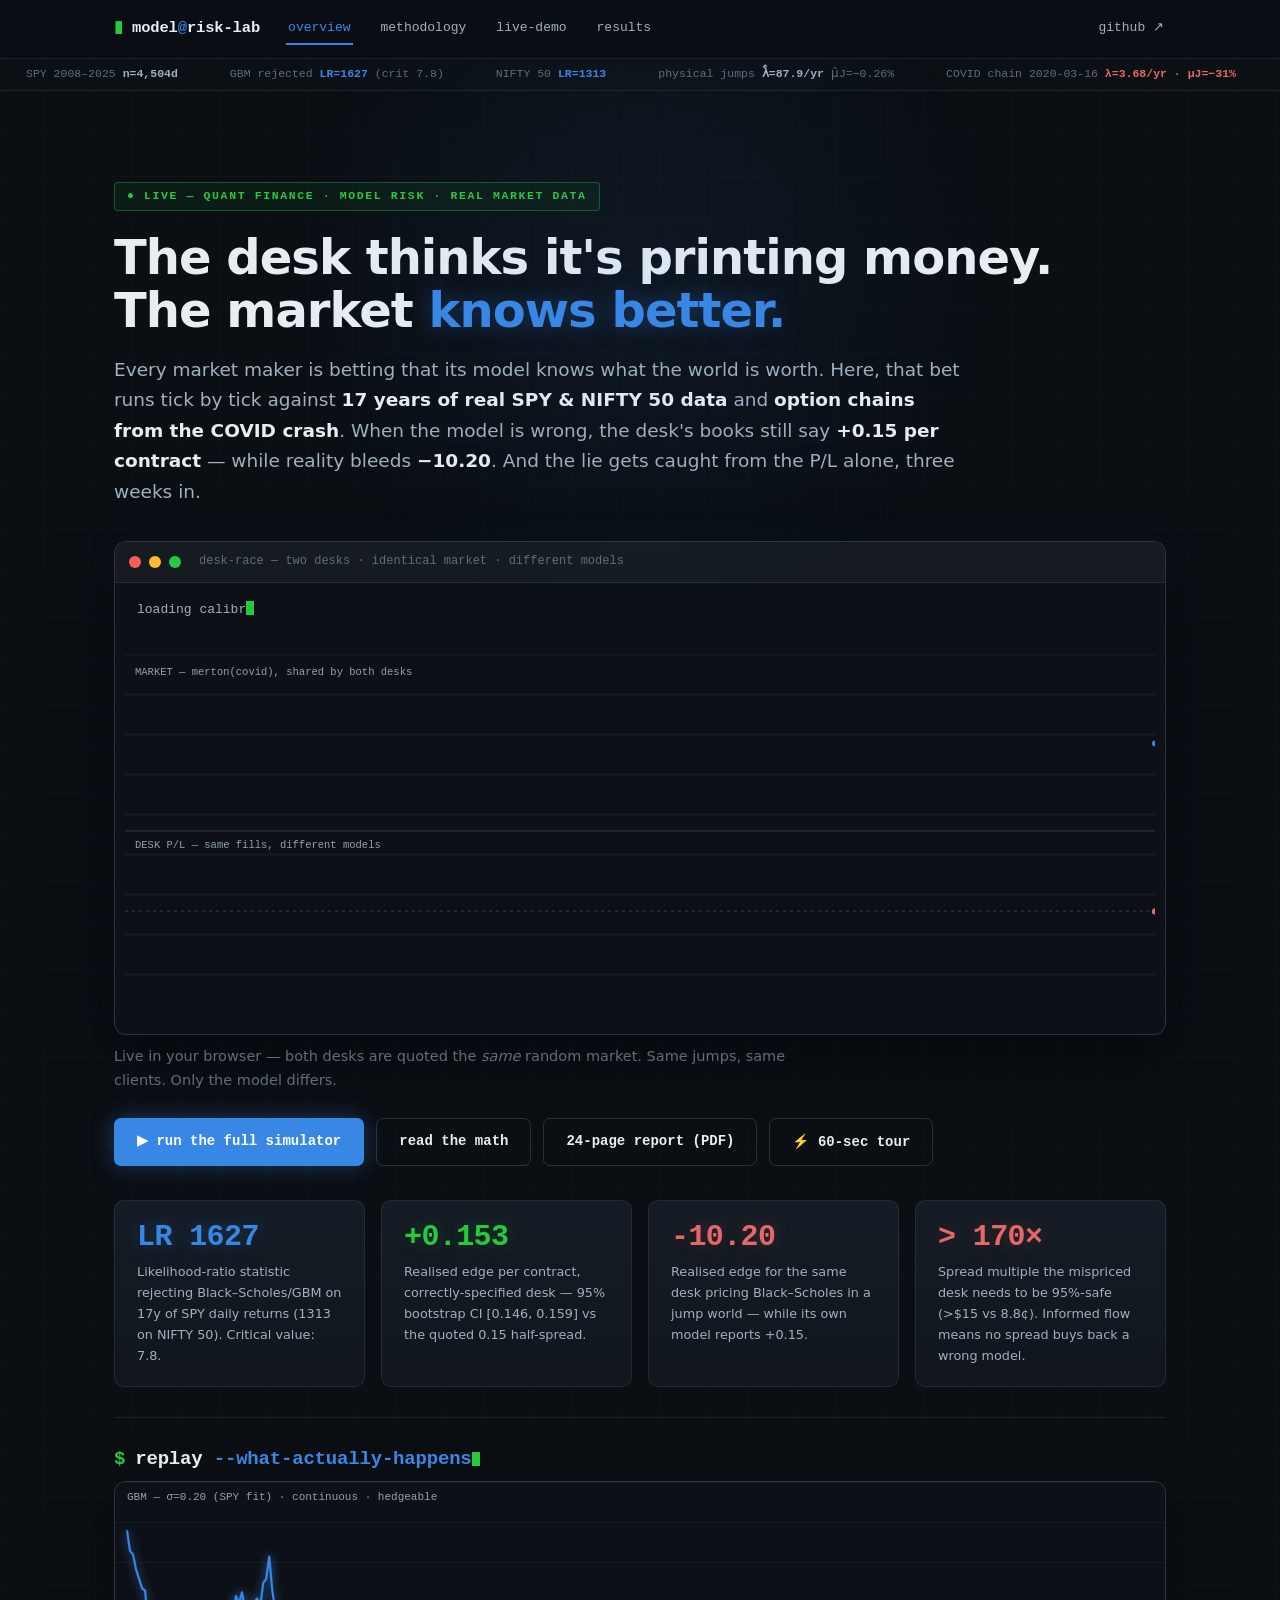
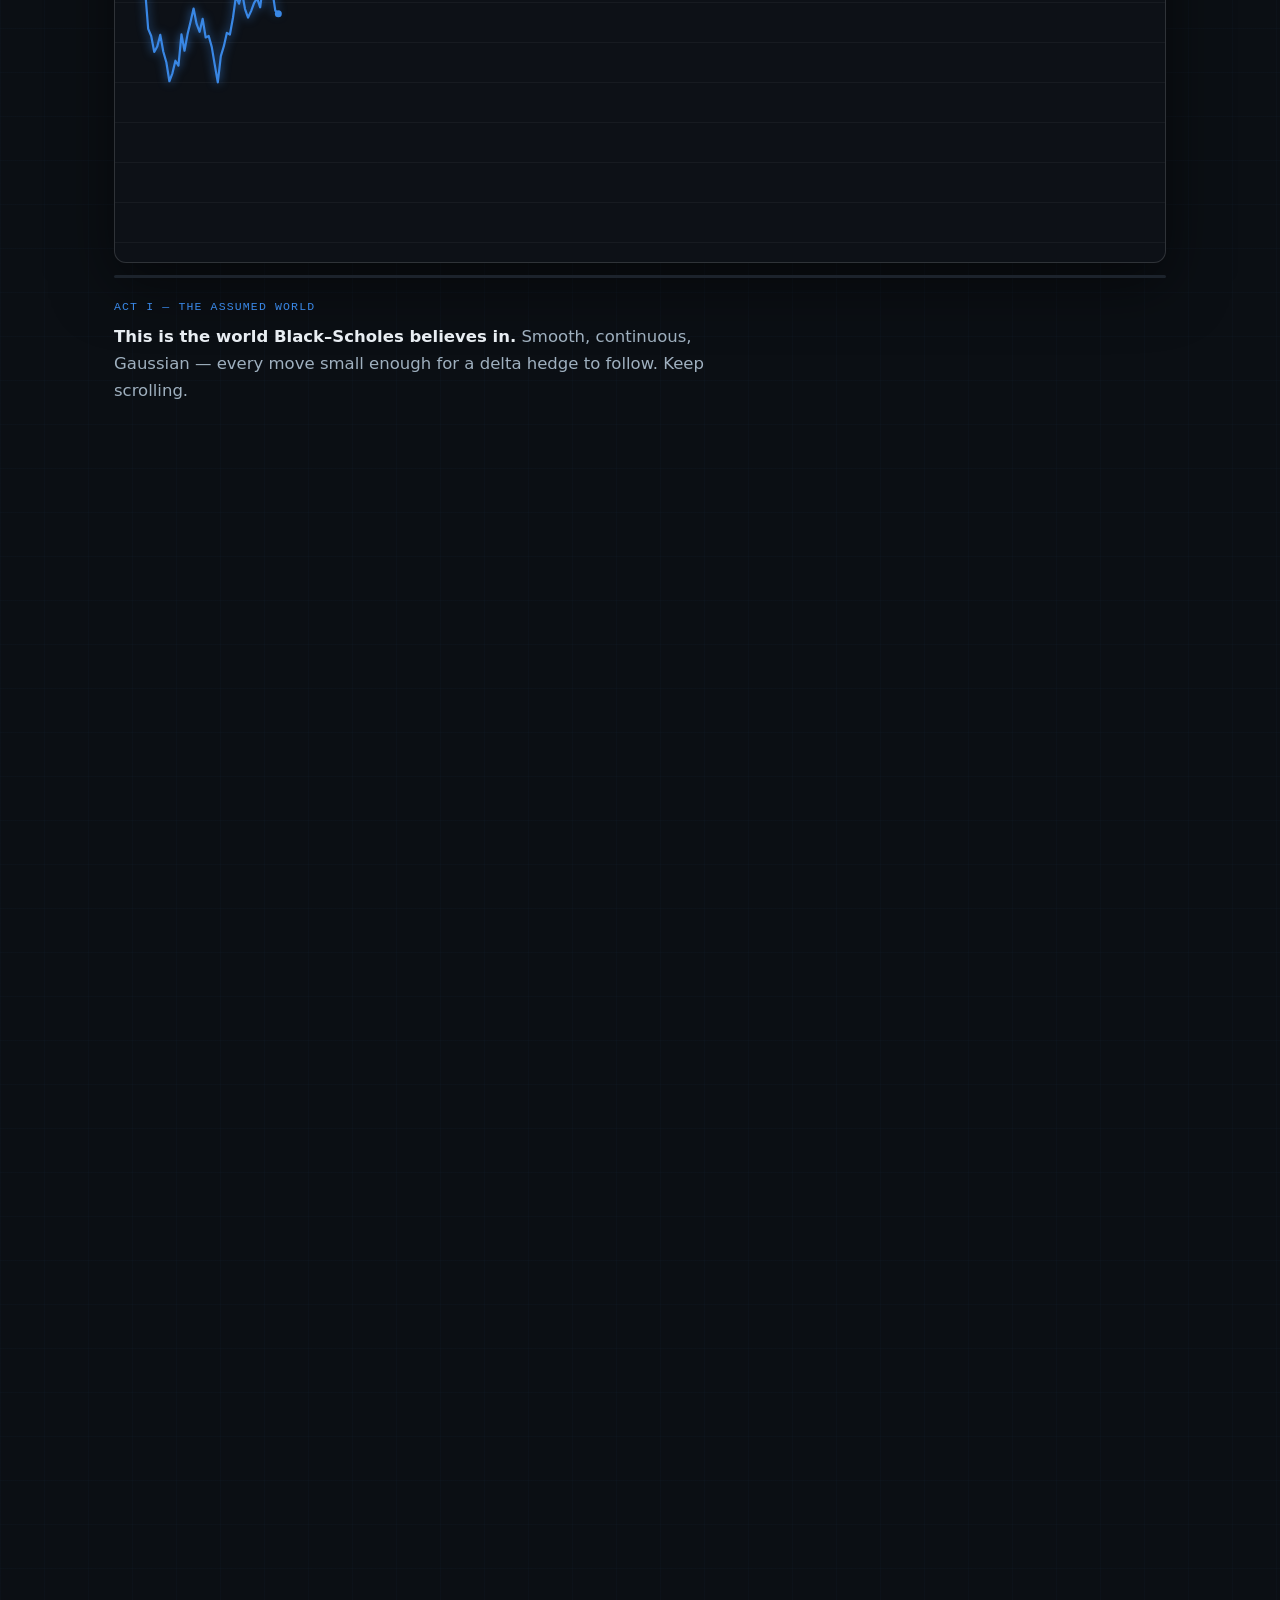
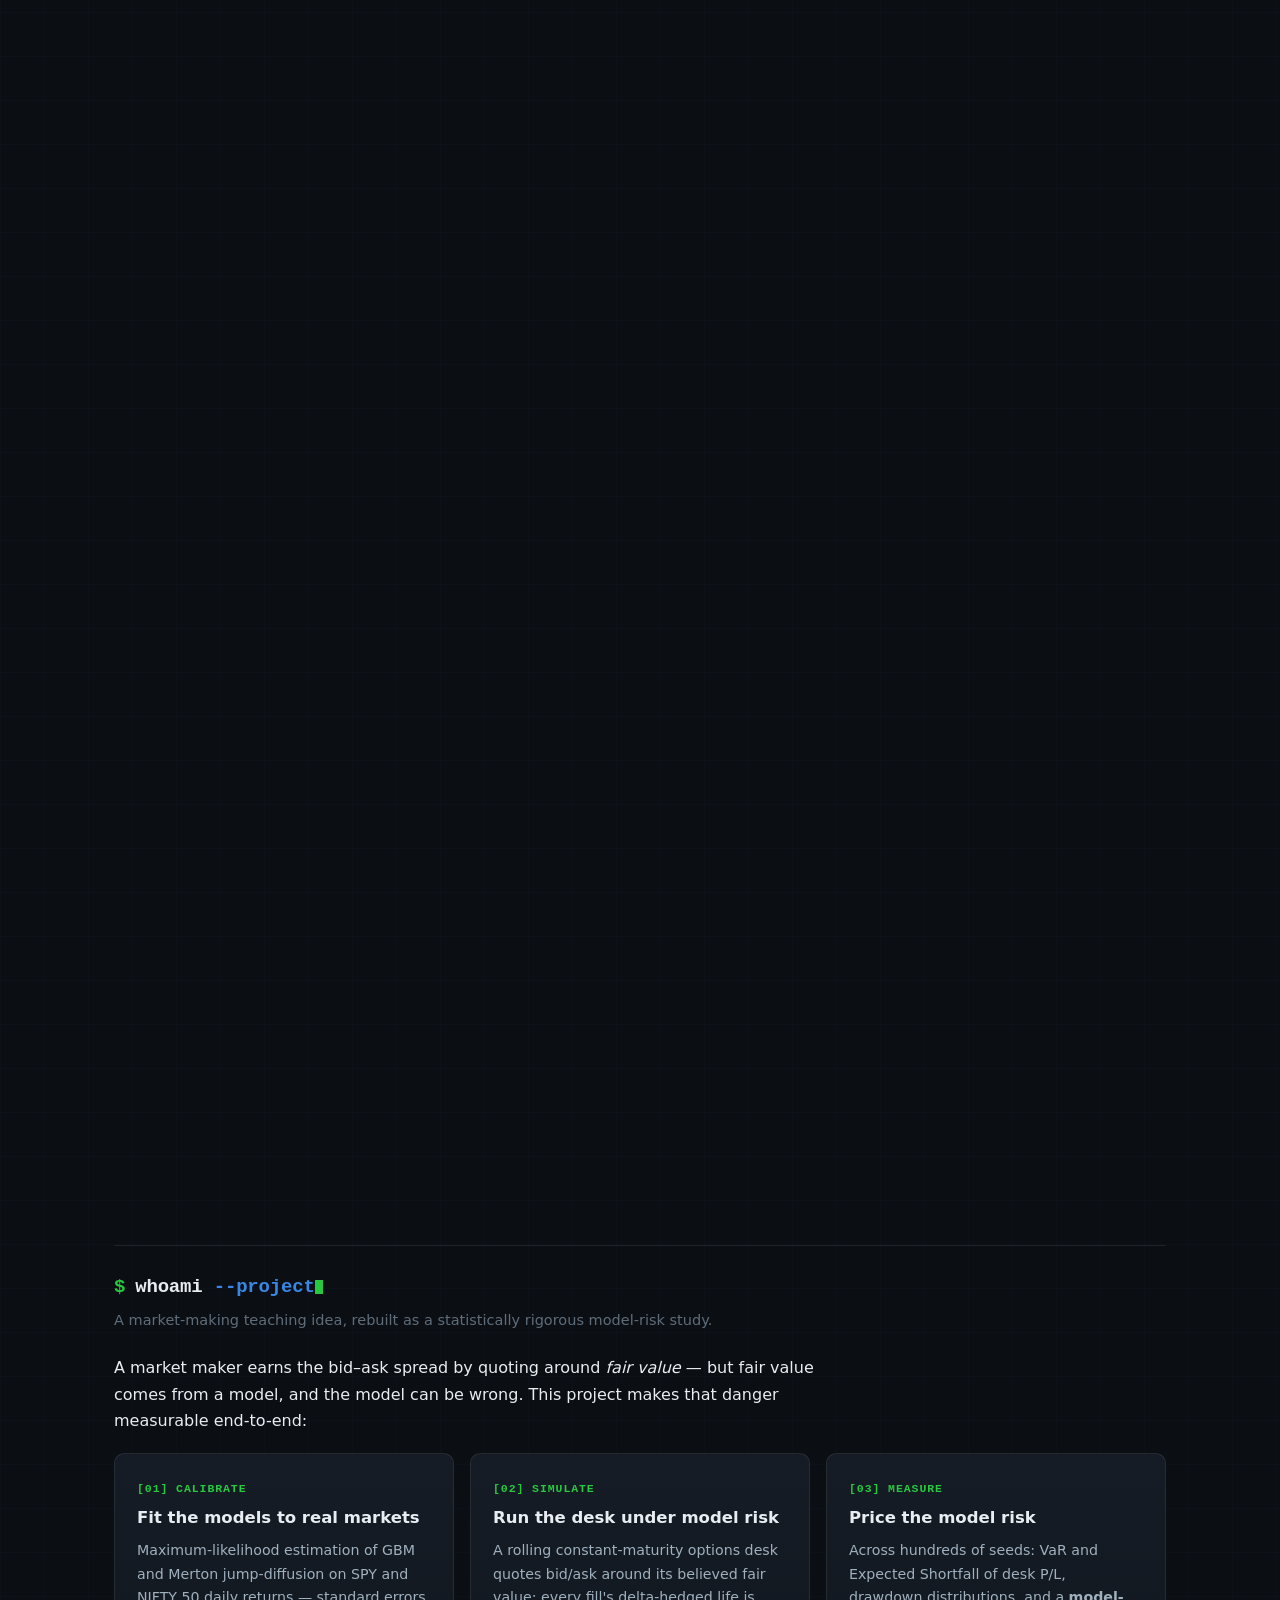
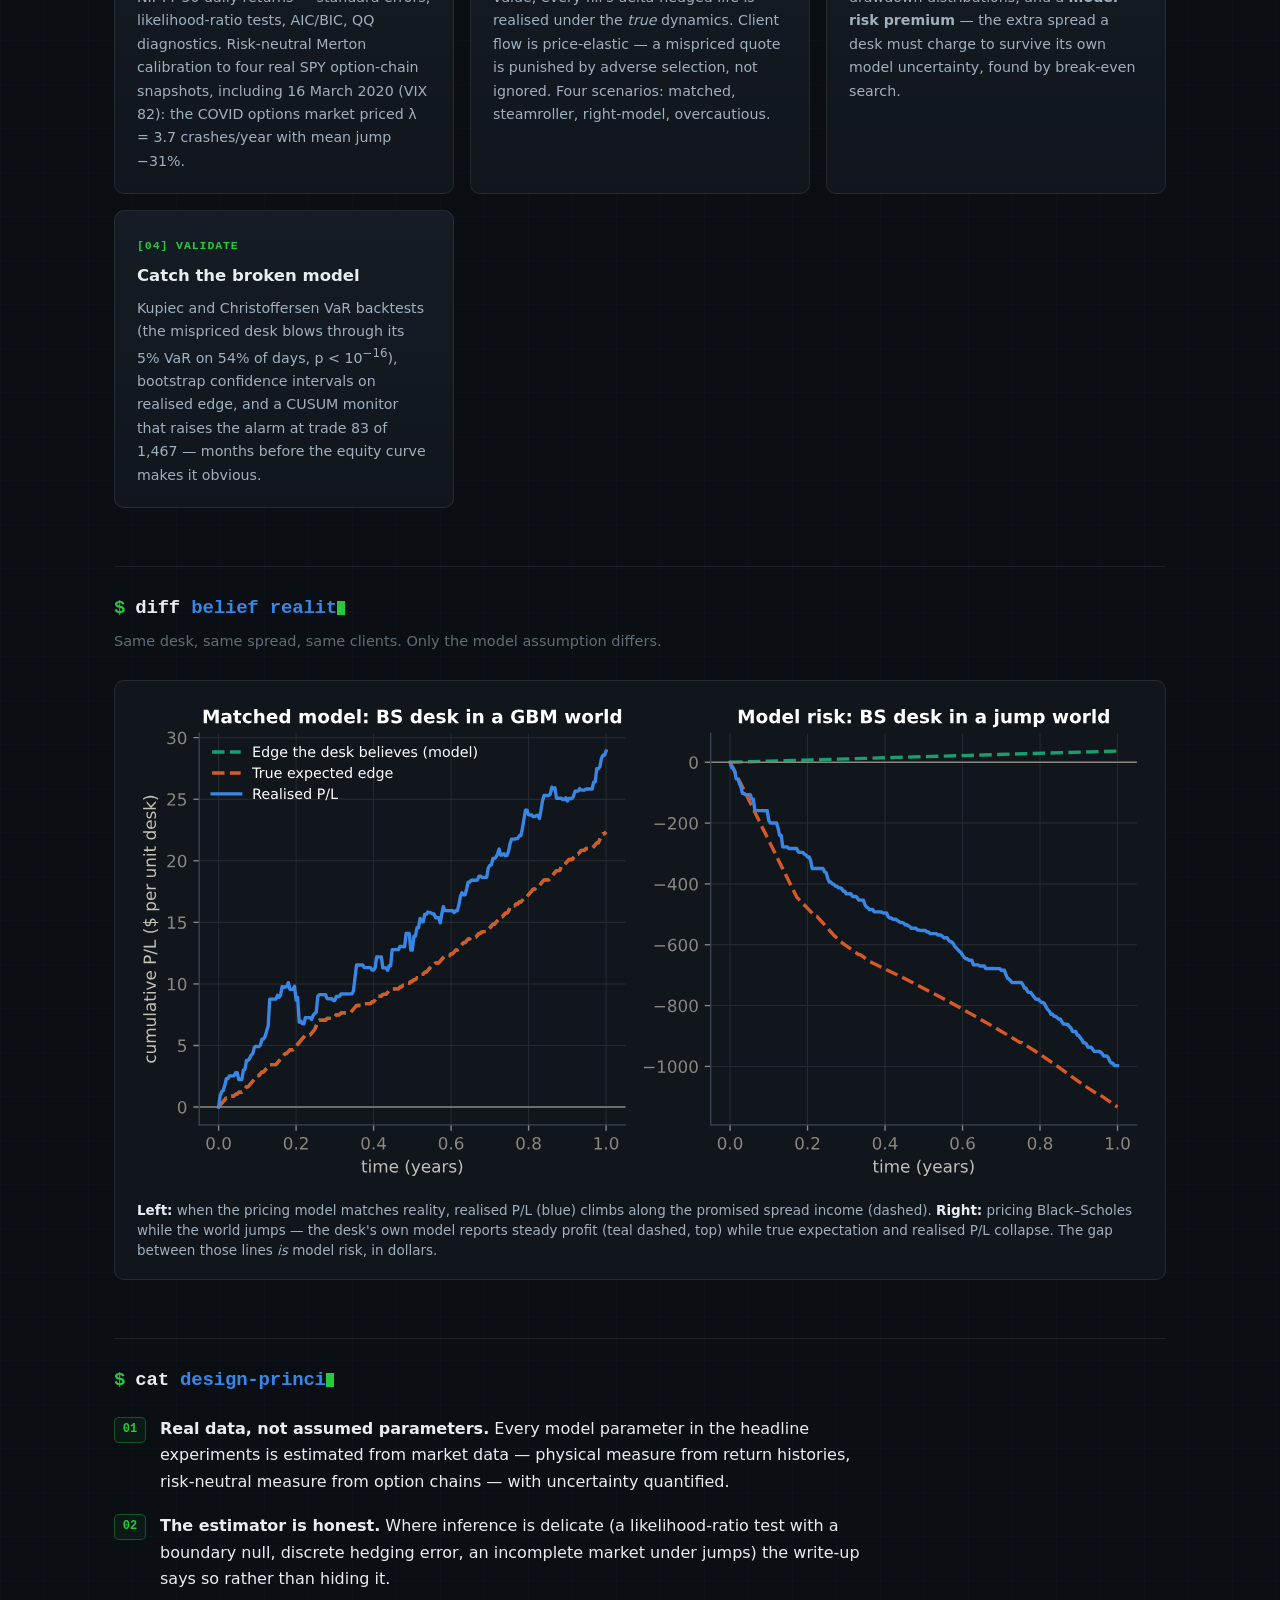
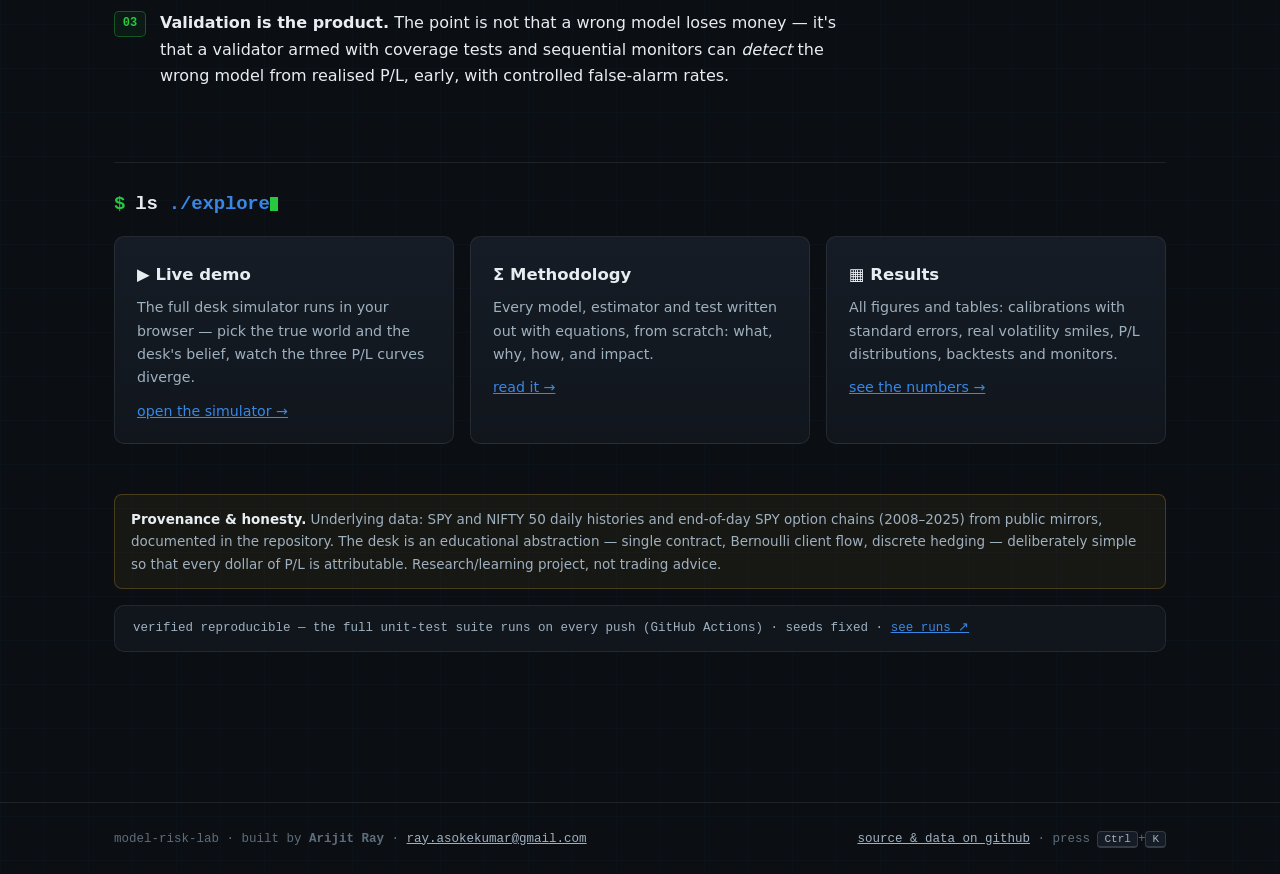
==== commit a34e1993: "v3: methodology TOC + scroll-spy, interactive results charts, 60-sec tour, data tape, reading bar, 4" ====
--- a/docs/index.html
+++ b/docs/index.html
@@ -69,6 +69,7 @@
     <a class="btn primary" href="demo.html">▶ run the full simulator</a>
     <a class="btn ghost" href="methodology.html">read the math</a>
     <a class="btn ghost" href="report/model_risk_lab_report.pdf">24-page report (PDF)</a>
+    <button class="btn ghost" id="tourBtn">⚡ 60-sec tour</button>
   </div>
 </section>
 
@@ -164,7 +165,7 @@
   <h2 class="term"><span class="prompt">$</span><span>diff </span><span class="flag">belief reality</span></h2>
   <p class="sub">Same desk, same spread, same clients. Only the model assumption differs.</p>
   <figure class="fig">
-    <img src="assets/figures/fig4_equity.svg" alt="Equity curves: matched model desk earns the spread; mispriced desk believes it is profitable while losing heavily">
+    <img loading="lazy" src="assets/figures/fig4_equity.svg" alt="Equity curves: matched model desk earns the spread; mispriced desk believes it is profitable while losing heavily">
     <figcaption><b>Left:</b> when the pricing model matches reality, realised P/L (blue)
     climbs along the promised spread income (dashed). <b>Right:</b> pricing
     Black–Scholes while the world jumps — the desk's own model reports steady profit
@@ -216,12 +217,16 @@
     client flow, discrete hedging — deliberately simple so that every dollar of P/L is
     attributable. Research/learning project, not trading advice.
   </div>
+  <div class="ci-strip">
+    <img src="https://github.com/Arijitray2/model-risk-lab/actions/workflows/tests.yml/badge.svg" alt="tests status" onerror="this.style.display='none'">
+    <span>verified reproducible — the full unit-test suite runs on every push (GitHub Actions) · seeds fixed · <a href="https://github.com/Arijitray2/model-risk-lab/actions">see runs ↗</a></span>
+  </div>
 </section>
 
 </div>
 
 <footer><div class="foot-inner">
-  <div>model-risk-lab · built by <b>Arijit Ray</b></div>
+  <div>model-risk-lab · built by <b>Arijit Ray</b> · <a href="mailto:ray.asokekumar@gmail.com">ray.asokekumar@gmail.com</a></div>
   <div><a href="https://github.com/Arijitray2/model-risk-lab">source &amp; data on github</a> · press <kbd class="kbd">Ctrl</kbd>+<kbd class="kbd">K</kbd></div>
 </div></footer>
 
@@ -547,6 +552,58 @@
   if (REDUCE){ render(1); }
   else { addEventListener("scroll", onScroll, { passive: true }); onScroll(); }
 })();
+
+/* ================= 60-second tour ================= */
+(function(){
+  const STEPS=[
+    {sel:".termwin",t:"the live experiment",h:"Two desks, one market",
+     p:"Both desks are quoted the exact same random market — same jumps, same clients. Green prices with the right model, red with Black–Scholes. Watch red's P/L: that's model risk happening in real time."},
+    {sel:".grid.c4",t:"the evidence",h:"Four numbers that carry the project",
+     p:"GBM is rejected on 17 years of data (LR=1627 vs a critical value of 7.8). The correct desk earns exactly what it quotes. The wrong desk loses 68× what it thinks it earns — and no spread below $15 saves it."},
+    {sel:"#story .story-frame",t:"the mechanism",h:"Why it happens",
+     p:"Scroll through three acts after the tour: the smooth world Black–Scholes assumes, the gapping world that actually exists (calibrated to the real COVID option chain), and the desk's books tearing away from its cash."},
+    {sel:".grid.c3",t:"go deeper",h:"Everything is open",
+     p:"Run the full simulator yourself, read every equation from scratch, poke the interactive results — or read the code. All data is real, every number regenerates from two scripts."}];
+  let i=0,dim,hole,card,active=false;
+  function ensure(){
+    if(dim)return;
+    dim=document.createElement("div");dim.id="tourdim";dim.innerHTML='<div id="tourhole"></div>';
+    card=document.createElement("div");card.id="tourcard";
+    document.body.append(dim,card);hole=document.getElementById("tourhole");
+  }
+  function place(){
+    const st=STEPS[i],el=document.querySelector(st.sel);if(!el)return end();
+    el.scrollIntoView({behavior:"smooth",block:"center"});
+    setTimeout(()=>{
+      const r=el.getBoundingClientRect();
+      hole.style.top=(r.top-8)+"px";hole.style.left=(r.left-8)+"px";
+      hole.style.width=(r.width+16)+"px";hole.style.height=(r.height+16)+"px";
+      card.innerHTML=`<div class="tstep">step ${i+1} / ${STEPS.length} — ${st.t}</div>
+        <h4>${st.h}</h4><p>${st.p}</p>
+        <div class="trow">
+          ${i>0?'<button class="btn ghost" id="tPrev">← back</button>':""}
+          <button class="btn primary" id="tNext">${i<STEPS.length-1?"next →":"finish — view source ↗"}</button>
+          <button class="skip" id="tSkip">esc to skip</button>
+        </div>`;
+      const below=r.bottom+250<innerHeight;
+      card.style.top=below?Math.min(r.bottom+18,innerHeight-240)+"px":"";
+      card.style.bottom=below?"":"24px";
+      card.style.left=Math.max(16,Math.min(r.left,innerWidth-400))+"px";
+      card.classList.add("on");
+      document.getElementById("tNext").onclick=()=>{ if(i<STEPS.length-1){i++;place();}
+        else{end();location.href="https://github.com/Arijitray2/model-risk-lab";} };
+      const pv=document.getElementById("tPrev");if(pv)pv.onclick=()=>{i--;place();};
+      document.getElementById("tSkip").onclick=end;
+    },480);
+  }
+  function start(){ensure();i=0;active=true;dim.classList.add("on");place();}
+  function end(){active=false;if(dim)dim.classList.remove("on");if(card)card.classList.remove("on");}
+  addEventListener("keydown",e=>{if(active&&e.key==="Escape")end();});
+  addEventListener("resize",()=>{if(active)place();});
+  window.__startTour=start;
+  document.getElementById("tourBtn").addEventListener("click",start);
+  if(location.hash==="#tour")setTimeout(start,2800);
+})();
 </script>
 
 </body>
--- a/docs/assets/style.css
+++ b/docs/assets/style.css
@@ -354,3 +354,89 @@
 .story-progress { height: 3px; background: var(--grid); border-radius: 2px; margin-top: 12px; }
 .story-progress i { display: block; height: 100%; width: 0; background: var(--blue);
   border-radius: 2px; box-shadow: 0 0 12px var(--blue-glow); }
+
+/* ===== v3: tape, progress, toc, tour, 404 ===== */
+#readbar { position: fixed; top: 0; left: 0; height: 2.5px; width: 0; z-index: 60;
+  background: linear-gradient(90deg, var(--blue), var(--green));
+  box-shadow: 0 0 10px var(--blue-glow); }
+
+.tape { overflow: hidden; border-bottom: 1px solid var(--border);
+  background: rgba(13,17,23,.6); user-select: none; }
+.tape-inner { display: flex; width: max-content; animation: tape 46s linear infinite;
+  padding: 6px 0; }
+.tape:hover .tape-inner { animation-play-state: paused; }
+.tape span { font-family: var(--mono); font-size: 11.5px; color: var(--muted);
+  padding: 0 26px; white-space: nowrap; }
+.tape b { color: var(--ink2); font-weight: 600; }
+.tape .g { color: var(--green); } .tape .r { color: var(--red); } .tape .b { color: var(--blue); }
+@keyframes tape { from { transform: translateX(0); } to { transform: translateX(-50%); } }
+@media (prefers-reduced-motion: reduce) { .tape-inner { animation: none; } }
+
+/* methodology TOC */
+.mgrid { display: grid; grid-template-columns: minmax(0,1fr); gap: 40px; }
+@media (min-width: 1200px) { .mgrid { grid-template-columns: minmax(0,1fr) 230px; } }
+.toc { display: none; }
+@media (min-width: 1200px) {
+  .toc { display: block; position: sticky; top: 84px; align-self: start;
+    max-height: calc(100vh - 110px); overflow-y: auto; font-size: 12.5px;
+    border-left: 1px solid var(--border); padding-left: 16px; }
+  .toc .tl { font-family: var(--mono); font-size: 10.5px; letter-spacing: .12em;
+    text-transform: uppercase; color: var(--muted); margin-bottom: 10px; }
+  .toc a { display: block; color: var(--muted); text-decoration: none;
+    padding: 3.5px 0; line-height: 1.35; border-left: 2px solid transparent;
+    margin-left: -17px; padding-left: 15px; transition: color .15s; }
+  .toc a:hover { color: var(--ink); }
+  .toc a.on { color: var(--blue); border-left-color: var(--blue); }
+  .toc a.h3 { padding-left: 27px; font-size: 11.5px; }
+}
+
+/* guided tour */
+#tourdim { position: fixed; inset: 0; z-index: 300; display: none; pointer-events: none; }
+#tourdim.on { display: block; }
+#tourhole { position: absolute; border-radius: 12px;
+  box-shadow: 0 0 0 9999px rgba(5,8,12,.78), 0 0 30px var(--blue-glow);
+  border: 1.5px solid var(--blue); transition: all .45s cubic-bezier(.4,0,.2,1); }
+#tourcard { position: fixed; z-index: 310; max-width: 380px; display: none;
+  background: #0d1117; border: 1px solid var(--border2); border-radius: 12px;
+  padding: 18px 20px; box-shadow: 0 30px 80px rgba(0,0,0,.6); }
+#tourcard.on { display: block; }
+#tourcard .tstep { font-family: var(--mono); font-size: 10.5px; color: var(--green);
+  letter-spacing: .12em; text-transform: uppercase; }
+#tourcard h4 { margin: 8px 0 6px; font-size: 16px; color: var(--ink); }
+#tourcard p { margin: 0 0 14px; font-size: 13.5px; color: var(--ink2); line-height: 1.55; }
+#tourcard .trow { display: flex; gap: 8px; align-items: center; }
+#tourcard .btn { padding: 7px 14px; font-size: 12.5px; }
+#tourcard .skip { margin-left: auto; font-family: var(--mono); font-size: 12px;
+  color: var(--muted); cursor: pointer; background: none; border: none; }
+#tourcard .skip:hover { color: var(--ink); }
+
+/* CI strip */
+.ci-strip { display: flex; align-items: center; gap: 14px; flex-wrap: wrap;
+  font-family: var(--mono); font-size: 12.5px; color: var(--ink2);
+  background: var(--surface); border: 1px solid var(--border);
+  border-radius: var(--radius); padding: 12px 18px; margin-top: 16px; }
+.ci-strip img { height: 20px; }
+
+/* mobile tune-up */
+@media (max-width: 640px) {
+  .hero { padding: 34px 0 20px; }
+  .lede { font-size: 16.5px; }
+  #heroCanvas { height: 280px !important; }
+  #storyCanvas { height: 300px !important; }
+  .tickrow { gap: 4px 16px; font-size: 12px; }
+  .race-legend { flex-wrap: wrap; gap: 8px 14px; }
+  h2.term { font-size: 16px; }
+  .btn { padding: 10px 16px; font-size: 13px; }
+  .foot-inner { flex-direction: column; }
+}
+
+/* 404 */
+.err-wrap { max-width: 700px; margin: 12vh auto 0; padding: 0 24px; }
+.err-code { font-family: var(--mono); font-size: 90px; font-weight: 700;
+  color: var(--red); text-shadow: 0 0 40px rgba(230,103,103,.3); line-height: 1; }
+@media (max-width: 640px) {
+  .nav-inner { overflow-x: auto; gap: 18px; scrollbar-width: none; }
+  .nav-inner::-webkit-scrollbar { display: none; }
+  .brand { white-space: nowrap; }
+  nav a.link { white-space: nowrap; }
+}
